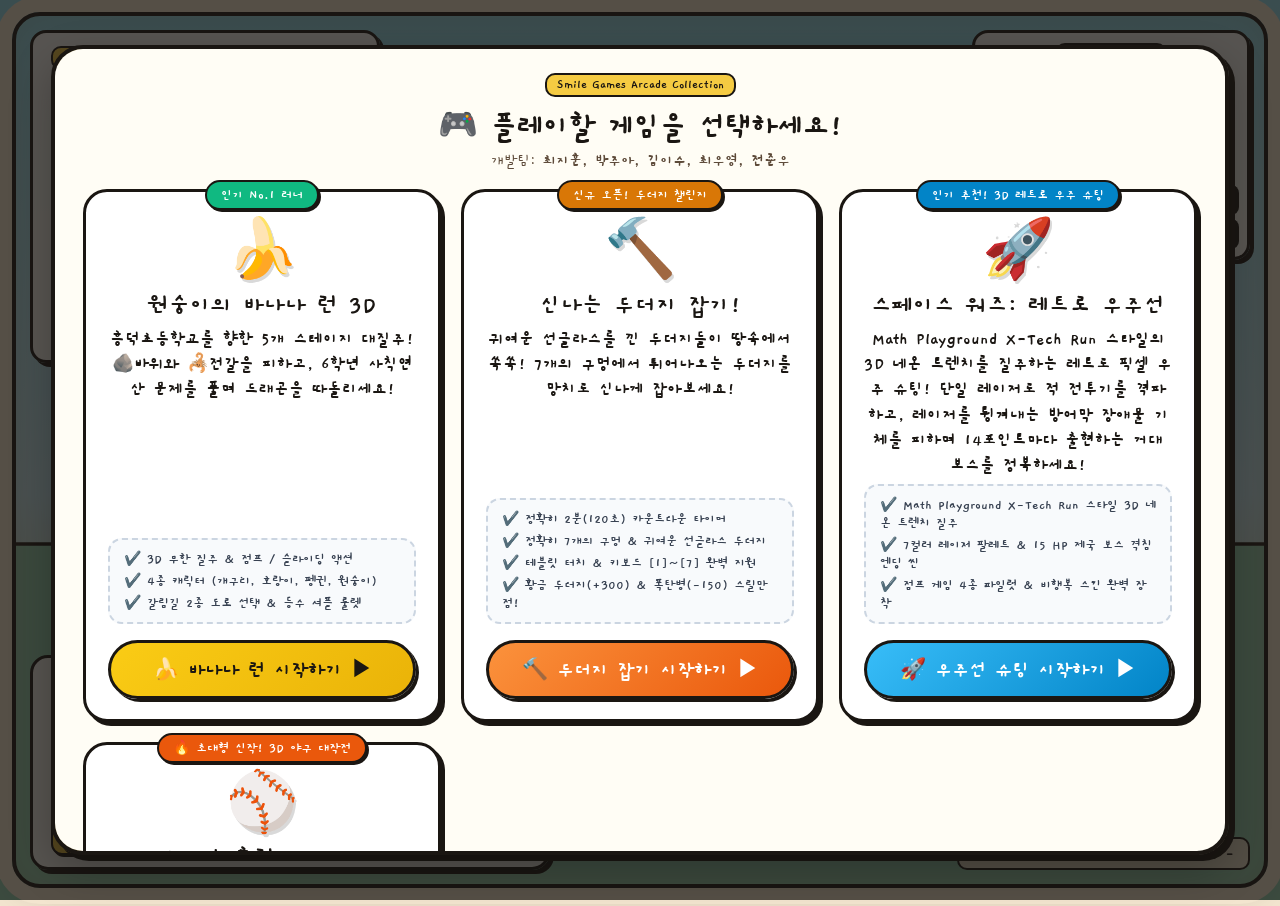
==== index.html @ 895df2ec "feat(mole): 헛스윙 -30점 감점 패널티 및 6학년 눈높이 3D 스튜디오급 그래픽/다이아두더지 전면 업그레이드" ====
<!DOCTYPE html>
<html lang="ko">
<head>
    <meta charset="UTF-8">
    <meta name="viewport" content="width=device-width, initial-scale=1.0">
    <title>smile games.com</title>
    <link rel="stylesheet" href="style.css">
</head>
<body>
    <!-- 빈티지 코믹북 종이 액자 프레임 -->
    <div class="comic-frame"></div>

    <!-- 상단 피너츠 구름 말풍선 (바나나 런 인게임 전용) -->
    <div class="peanuts-speech-bubble" style="display: none;">
        <p id="bubble-en">HEHE! STOLE THE GOLDEN BANANA FROM HEUNGDEOK ELEMENTARY SCHOOL!</p>
        <div class="sub-ko" id="bubble-ko">"헤헤! 흥덕초등학교에서 드래곤의 황금 바나나를 뺏어서 도망가자!"</div>
        <div class="bubble-dot-1"></div>
        <div class="bubble-dot-2"></div>
    </div>

    <!-- 메인 게임 캔버스 (바나나 런) -->
    <div id="canvas-container">
        <canvas id="game-canvas"></canvas>
    </div>

    <!-- 🔨 7구멍 두더지 잡기 게임 컨테이너 -->
    <div id="mole-game-container" class="mole-container" style="display: none;">
        <!-- 상단 전용 스코어보드 -->
        <div class="mole-scoreboard-box">
            <div class="mole-scoreboard-top">
                <span class="mole-tag">🔨 smile games.com ARCADE</span>
                <div class="mole-ctrl-btns">
                    <button type="button" class="mole-btn" id="btn-mole-restart">🔄 2분 다시 시작</button>
                    <button type="button" class="mole-btn mole-btn-hub" id="btn-mole-hub">🎮 게임 선택</button>
                </div>
            </div>
            <h2 class="mole-title">🔨 신나는 두더지 잡기!</h2>
            
            <div class="mole-stats-grid">
                <div class="mole-stat-card timer-card">
                    <span class="stat-label">⏱️ 남은 시간 (2분)</span>
                    <span class="stat-value" id="mole-time">02:00</span>
                </div>
                <div class="mole-stat-card score-card">
                    <span class="stat-label">🪙 현재 점수</span>
                    <span class="stat-value" id="mole-score">0</span>
                </div>
                <div class="mole-stat-card combo-card">
                    <span class="stat-label">🔥 연속 콤보</span>
                    <span class="stat-value" id="mole-combo">0 COMBO</span>
                </div>
                <div class="mole-stat-card acc-card">
                    <span class="stat-label">🎯 적중률</span>
                    <span class="stat-value" id="mole-accuracy">100% (0/0)</span>
                </div>
                <div class="mole-stat-card best-card">
                    <span class="stat-label">🏆 역대 최고 기록</span>
                    <span class="stat-value" id="mole-best-score">8,600점 (최지훈)</span>
                </div>
            </div>

            <div class="mole-guide-banner">
                📱 <strong>테블릿 터치:</strong> 구멍 터치 즉시 강타! &nbsp;|&nbsp; ⌨️ <strong>키보드:</strong> <strong>[ 1 ] ~ [ 7 ]</strong> &nbsp;|&nbsp; ⚠️ <strong>빈 구멍 헛스윙 시 -30점 감점!</strong> (💣 폭탄 -150점 / 💎 다이아 +500점)
            </div>
        </div>

        <!-- 3D 정원 풍경 및 햇살 배경 레이어 -->
        <div class="mole-bg-scenery">
            <div class="mole-bg-sunbeams"></div>
            <div class="mole-bg-hills"></div>
        </div>

        <!-- 7개 구멍 필드 (상단 3개: 1~3, 하단 4개: 4~7) -->
        <div class="mole-playfield">
            <div class="mole-grid-row" id="mole-grid-top"></div>
            <div class="mole-grid-row" id="mole-grid-bottom"></div>
        </div>

        <!-- 디럭스 3D 아케이드 황금 별 망치 -->
        <div class="mole-hammer" id="mole-hammer">
            <div class="hammer-head">
                <div class="hammer-star-badge">⭐</div>
                <div class="hammer-ring left"></div>
                <div class="hammer-ring right"></div>
            </div>
            <div class="hammer-handle">
                <div class="hammer-grip"></div>
            </div>
        </div>
    </div>

    <!-- 🚀 3. 스페이스 워즈 (Space Wars: Retro 3D Shooter) 컨테이너 -->
    <div id="space-game-container" class="space-container" style="display: none;">
        <canvas id="space-canvas"></canvas>

        <!-- 상단 레트로 HUD 헤더 -->
        <div class="space-hud-box">
            <div class="space-hud-top">
                <span class="space-tag">🚀 SMILE GAMES × RETRO SPACE WARS</span>
                <div class="space-ctrl-btns">
                    <button type="button" class="space-btn space-btn-pilot" id="btn-space-pilot">🧑‍🚀 <span id="space-hud-pilot-name">🐸 개구리 대위</span></button>
                    <button type="button" class="space-btn space-btn-laser" id="btn-space-laser">⚡ <span id="space-hud-laser-name">🔴 스타워즈 레드</span></button>
                    <button type="button" class="space-btn" id="btn-space-restart">🔄 다시 시작</button>
                    <button type="button" class="space-btn space-btn-hub" id="btn-space-hub">🎮 게임 선택</button>
                </div>
            </div>

            <div class="space-stats-grid">
                <!-- 🎯 적기 격추 스코어 (1기당 1포인트) -->
                <div class="space-stat-card score-card">
                    <span class="stat-label">🎯 적기 격추 포인트</span>
                    <span class="stat-value"><span id="space-score">0</span> <small style="font-size:16px;">PTS</small></span>
                </div>

                <!-- ❤️ 우주선 실드/체력 게이지 -->
                <div class="space-stat-card hp-card">
                    <span class="stat-label" id="space-hp-label">❤️ 실드 100 / 100</span>
                    <div class="space-hp-bar">
                        <div class="space-hp-fill" id="space-hp-bar-fill" style="width: 100%;"></div>
                    </div>
                </div>

                <!-- 👾 보스 출현 목표 카운트 (14포인트마다!) -->
                <div class="space-stat-card boss-prog-card">
                    <span class="stat-label">👾 보스 워프 현황</span>
                    <span class="stat-value-sub" id="space-boss-prog">보스 출현까지: 앞으로 14기 격추</span>
                </div>

                <!-- 🏆 역대 최고 기록 -->
                <div class="space-stat-card best-card">
                    <span class="stat-label">🏆 최고 기록</span>
                    <span class="stat-value-sub" id="space-best-score">42점 (최지훈)</span>
                </div>
            </div>

            <!-- 거대 보스 출현 시 상단에 등장하는 대형 보스 체력바 -->
            <div class="space-boss-bar-wrap" id="space-boss-bar-wrap" style="display: none;">
                <div class="space-boss-label" id="space-boss-label">👾 제국 전함 보스 HP: 15 / 15</div>
                <div class="space-boss-bar-track">
                    <div class="space-boss-bar-fill" id="space-boss-bar-fill" style="width: 100%;"></div>
                </div>
            </div>
        </div>

        <!-- 태블릿 / 모바일 전용 터치 조작 인터페이스 -->
        <div class="space-touch-controls">
            <!-- 좌측 터치 스티어링 존 -->
            <div class="space-touch-zone" id="space-touch-zone"></div>

            <!-- 우측 대형 레이저 발사 버튼 -->
            <div class="space-fire-btn-wrap">
                <button type="button" class="space-fire-btn" id="btn-space-fire">
                    <span class="fire-icon">⚡</span>
                    <span class="fire-text">FIRE</span>
                </button>
            </div>
        </div>
    </div>

    <!-- ⚾ 4. MLB 26 스타일 스마일 프로야구 3D (Smile MLB 26 Pro Baseball) 컨테이너 -->
    <div id="baseball-game-container" class="baseball-container" style="display: none;">
        <canvas id="baseball-canvas"></canvas>

        <!-- 📺 [MLB 26 Broadcast Bug] 초슬림 미니 스코어보드 & 다이아몬드 베이스 (좌측 상단) -->
        <div class="mlb-broadcast-bug" id="mlb-broadcast-bug">
            <div class="bug-main">
                <span class="bug-league-tag">⚾ MLB 26</span>
                <span class="bug-inning" id="mlb-bug-inning">▲ 1회초</span>
                <div class="bug-score-box">
                    <span class="bug-team-tag bug-home" id="mlb-bug-p1-tag">나</span>
                    <span class="bug-score" id="mlb-bug-p1-score">0</span>
                    <span class="bug-divider">-</span>
                    <span class="bug-score" id="mlb-bug-p2-score">0</span>
                    <span class="bug-team-tag bug-away" id="mlb-bug-p2-tag">라이벌</span>
                </div>
                <!-- BSO 라이트 카운트 -->
                <div class="bug-bso-box">
                    <span class="bso-indicator">B <strong id="mlb-bso-b" style="color:#60a5fa;">●●○</strong></span>
                    <span class="bso-indicator">S <strong id="mlb-bso-s" style="color:#facc15;">●○</strong></span>
                    <span class="bso-indicator">O <strong id="mlb-bso-o" style="color:#ef4444;">●○</strong></span>
                </div>
                <!-- 3D 다이아몬드 베이스 주자 점등기 (1루, 2루, 3루) -->
                <div class="bug-diamond-bases" title="주자 상황">
                    <div class="base-diamond second-base" id="mlb-base-2"></div>
                    <div class="base-diamond third-base" id="mlb-base-3"></div>
                    <div class="base-diamond first-base" id="mlb-base-1"></div>
                </div>
            </div>

            <!-- 미니 매치업 바 (선수명 & 역할) -->
            <div class="bug-sub-matchup" id="mlb-bug-sub">
                <span id="mlb-bug-role-text">⚾ 나의 역할: [타자]</span> &nbsp;|&nbsp;
                <span id="mlb-bug-matchup-text">🐯 호걸이 vs 🐵 원숭이</span>
            </div>

            <!-- 🏏 타순 및 현재 타자 특징 배지 (1~4번 타선) -->
            <div class="bug-batter-lineup-info" id="mlb-bug-lineup-info">
                <span class="lineup-order-badge" id="mlb-lineup-badge">4번 타자</span>
                <span class="lineup-player-name" id="mlb-lineup-name">🐯 호걸이</span>
                <span class="lineup-perk-badge" id="mlb-lineup-perk">💥 거포 (파워 99)</span>
            </div>
        </div>

        <!-- ⚡ [MLB 26 Radar Gun] 실시간 투구 구속 & 구종 전광판 팝업 -->
        <div class="mlb-radar-popup" id="mlb-radar-popup" style="display:none;">
            <div class="radar-speed" id="mlb-radar-speed">150 KM/H</div>
            <div class="radar-pitch-name" id="mlb-radar-pitch">4-SEAM FASTBALL</div>
        </div>

        <!-- 🎯 [MLB Pitch Tracker & Zone Overlay] 투수/타자 실시간 스트라이크 존 판정 박스 -->
        <div class="mlb-pitch-tracker-card" id="mlb-pitch-tracker" style="display:none;">
            <div class="tracker-header">
                <span id="mlb-tracker-call-badge" class="tracker-call-badge strike">⚡ STRIKE</span>
                <span id="mlb-tracker-speed" class="tracker-speed-text">150 KM/H</span>
            </div>
            <div class="tracker-grid-wrap">
                <div class="tracker-zone-box">
                    <div class="tracker-cell"></div><div class="tracker-cell"></div><div class="tracker-cell"></div>
                    <div class="tracker-cell"></div><div class="tracker-cell"></div><div class="tracker-cell"></div>
                    <div class="tracker-cell"></div><div class="tracker-cell"></div><div class="tracker-cell"></div>
                    <div class="tracker-ball-dot" id="mlb-tracker-dot"></div>
                </div>
            </div>
            <div class="tracker-sub-info" id="mlb-tracker-desc">4-SEAM 직구 • 스트라이크 존 공략</div>
        </div>

        <!-- 🎮 상단 우측 미니 제어 버튼들 (화면을 가리지 않는 컴팩트 바) -->
        <div class="mlb-quick-controls">
            <button type="button" class="mlb-ctrl-btn mlb-btn-difficulty normal" id="btn-baseball-difficulty" title="난이도 조절">🔥 보통 (표준)</button>
            <button type="button" class="mlb-ctrl-btn" id="btn-baseball-role-toggle" title="투수/타자 역할 변경">🔄 역할 변경</button>
            <button type="button" class="mlb-ctrl-btn" id="btn-baseball-match-modal" title="온라인 매칭 룸">🌐 서버 매칭</button>
            <button type="button" class="mlb-ctrl-btn" id="btn-baseball-restart" title="경기 다시시작">🔄 재경기</button>
            <button type="button" class="mlb-ctrl-btn mlb-btn-hub" id="btn-baseball-hub" title="게임 선택 허브">🎮 허브</button>
        </div>

        <!-- ⚾ [투수 전용 조작부] 하단 투수 컨트롤 콘솔 (구종 + 볼/스트라이크 코스 선택기) -->
        <div class="mlb-pitcher-bar" id="mlb-pitcher-bar" style="display:none;">
            <!-- [1] 볼 / 스트라이크 판정 & 투구 위치 빠른 선택기 -->
            <div class="pitcher-zone-selector-wrap">
                <div class="pitcher-zone-header">
                    <span class="pitcher-zone-title">🎯 투구 위치 & 볼/스트라이크 선택:</span>
                    <span class="pitcher-current-call-badge strike" id="mlb-pitcher-call-badge">🎯 스트라이크 [한가운데]</span>
                </div>
                <div class="pitcher-zone-buttons-row">
                    <!-- 스트라이크 존 코스들 -->
                    <button type="button" class="mlb-zone-quick-btn strike active" data-zone="center">🎯 한가운데</button>
                    <button type="button" class="mlb-zone-quick-btn strike" data-zone="corner-strike">🎯 외곽 코너워크</button>
                    <button type="button" class="mlb-zone-quick-btn strike" data-zone="low-strike">🎯 무릎 보더라인</button>
                    <button type="button" class="mlb-zone-quick-btn strike" data-zone="high-strike">🎯 높은 존</button>
                    <!-- 볼 / 유인구 코스들 -->
                    <button type="button" class="mlb-zone-quick-btn ball" data-zone="outside-ball">⚪ 바깥쪽 유인구(볼)</button>
                    <button type="button" class="mlb-zone-quick-btn ball" data-zone="dirt-ball">⚪ 원바운드 볼(흙)</button>
                    <button type="button" class="mlb-zone-quick-btn ball" data-zone="high-ball">⚪ 높은 하이볼</button>
                    <button type="button" class="mlb-zone-quick-btn ball" data-zone="inside-ball">⚪ 몸쪽 위협구</button>
                </div>
            </div>

            <!-- [2] 5대 구종 선택 바 및 지금 투구 버튼 -->
            <div class="pitcher-types-row">
                <span class="pitcher-bar-label">⚾ 구종 [1~5]:</span>
                <button type="button" class="mlb-pitch-btn active" data-pitch="fastball">[ 1 ] ⚡직구</button>
                <button type="button" class="mlb-pitch-btn" data-pitch="curve">[ 2 ] 🌀커브</button>
                <button type="button" class="mlb-pitch-btn" data-pitch="slider">[ 3 ] 🌪️슬라이더</button>
                <button type="button" class="mlb-pitch-btn changeup" data-pitch="changeup">[ 4 ] 🐢체인지업</button>
                <button type="button" class="mlb-pitch-btn knuckleball" data-pitch="knuckleball">[ 5 ] 🌀너클볼</button>
                <button type="button" class="mlb-throw-btn" id="btn-pitch-throw">⚾ 지금 투구하기 (Space/F)</button>
            </div>
        </div>

        <!-- 🏏 [타자 전용 조작부] 하단 우측 원클릭 배트 스윙 버튼 -->
        <div class="mlb-batter-bar" id="mlb-batter-bar" style="display:none;">
            <button type="button" class="mlb-swing-action-btn" id="btn-baseball-swing">
                <span class="swing-hero-icon">🏏</span>
                <span class="swing-hero-title">SWING!</span>
                <span class="swing-hero-key">[Enter / Click]</span>
            </button>
        </div>

        <!-- 🎯 하단 미니 조작 가이드 팁 -->
        <div class="mlb-mini-tip" id="mlb-mini-tip">
            ⚾ <strong>조작 팁:</strong> 타자 [Enter 키 타격 스윙] | 투수 [WASD 코스 조준 + 1~5 구종 + Space 투구]
        </div>
    </div>

    <!-- UI 오버레이 -->
    <div class="ui-overlay">
        <!-- 좌측 상단 Smile Games 헤더 & 실시간 HUD -->
        <header class="header-box">
            <div class="header-top-row">
                <span class="company-tag">Smile Games Official</span>
                <button class="bgm-btn" id="btn-bgm">🎵 BGM ON</button>
            </div>
            <h1 class="game-title">🍌 원숭이의 바나나 런 3D</h1>
            <p class="team-list">
                <strong>개발팀:</strong> 최지훈, 박주아, 김이수, 최우영, 전준우
            </p>
            <div class="hud-stats">
                <div class="hud-row" style="background:#fff3b0; padding:3px 8px; border-radius:8px; border:2px solid #1a1612; margin-bottom:4px;">
                    <span id="stage-badge" style="color:#1a1612; font-size:17px;">🌲 1단계: 동물들의 숲</span>
                    <span id="shield-status" style="color:#0077b6; font-size:15px;"></span>
                </div>
                <div class="hud-row">
                    <span>🏃 도전자: <strong id="hud-player-name" style="color:#d64531;">플레이어</strong></span>
                    <span>🧮 사칙연산: <span id="math-solved-val">0</span>/10</span>
                </div>
                <div class="hud-row" style="background:#e0f2fe; padding:4px 8px; border-radius:10px; border:2px solid #1a1612; margin-bottom:4px; font-weight:700;">
                    <span id="hud-road-badge" style="color:#0369a1; font-size:15px;">🛣️ 1번: 안정적인 도로 (1.0x)</span>
                    <span id="hud-survival-time" style="color:#0f766e; font-size:15px;">⏱️ 00:00 (+0점)</span>
                </div>
                <div class="hud-row">
                    <span style="color:#b53421;">🪙 점수: <span id="score-val">0</span></span>
                    <span style="font-size:15px; color:#5c4938;">🏆 1위: <span id="best-score-val">0</span></span>
                </div>
                <!-- 캐릭터 HP 게이지 바 (체력 100 기준 명확한 표시 / 기물 충돌 -25 / 문제 정답 시 +20 회복) -->
                <div class="hp-bar-wrap" style="height:28px; border:3px solid #1a1612;">
                    <div class="hp-bar-fill" id="hp-bar-fill"></div>
                    <div class="hp-bar-ticks">
                        <div class="hp-tick"></div>
                        <div class="hp-tick"></div>
                        <div class="hp-tick"></div>
                    </div>
                    <div class="hp-bar-label" id="hp-bar-label" style="font-size:16px; font-weight:900; letter-spacing:0.3px;">❤️ HP 100 / 100 (기물 충돌 -25)</div>
                </div>
                <!-- 드래곤 추격 거리 바 -->
                <div class="dragon-meter">
                    <div class="dragon-meter-fill" id="dragon-meter-fill"></div>
                    <div class="dragon-meter-label" id="dragon-meter-label">🐉 드래곤과 거리 75m</div>
                </div>
            </div>
        </header>

        <!-- 우측 상단 스누피 컨셉 아트 & 랭킹 보기 카드 -->
        <div class="concept-badge">
            <img src="assets/images/monkey_snoopy.jpg" alt="스누피 컨셉 아트 원본">
            <span>🐾 스누피 3D 카툰</span>
            <button class="rank-open-btn" id="btn-open-rank">🏆 랭킹 & 이름변경</button>
            <button class="rank-open-btn" id="btn-switch-hub" style="background:#ffd166; margin-top:4px;">🎮 게임 선택 허브</button>
        </div>

        <!-- 하단 컨트롤 바 & 서명 -->
        <div class="bottom-bar">
            <div class="controls-card">
                <h3>🎮 아이템: 🔫레이저총(4초 레인파괴) / 🚀슈퍼점프(2.5초) / 👑손오공(체력UP) / 🛡️방패(1.8초)</h3>
                <div class="key-guide">
                    <div class="key-item"><span class="badge">← / → (1~5)</span> <span>5개 레인 이동 / 레이저 조준</span></div>
                    <div class="key-item"><span class="badge">↑ / Space</span> <span>즉각 점프 / 🚛트럭·경사로 등반</span></div>
                    <div class="key-item"><span class="badge">↓ / S</span> <span>즉각 슬라이딩 (공중 급강하)</span></div>
                    <div class="key-item"><span class="badge">L 키</span> <span>뒤돌아보기</span></div>
                </div>
                <div class="btn-group">
                    <button class="btn" id="btn-left">◀ 좌측</button>
                    <button class="btn btn-jump" id="btn-jump">▲ 점프</button>
                    <button class="btn btn-slide" id="btn-slide">▼ 슬라이드</button>
                    <button class="btn" id="btn-right">우측 ▶</button>
                    <button class="btn btn-look" id="btn-look">👀 돌아보기</button>
                </div>
            </div>

            <div class="peanuts-signature">- PEANUTS × SMILE GAMES -</div>
        </div>
    </div>

    <!-- 🛣️ 게임 시작 갈림길 도로 선택 오버레이 (키 1 또는 2) -->
    <div class="modal-backdrop" id="road-choice-overlay">
        <div class="modal-card road-choice-modal">
            <div class="road-modal-tag">🛣️ 흥덕초등학교 등굣길 갈림길 도로 선택 🛣️</div>
            <h2 style="font-size:29px; color:#d64531; margin:8px 0 4px;">어느 도로로 달릴까요?</h2>
            <p style="font-size:16px; color:#5c4938; margin-bottom:12px;">
                키보드 <strong>[ 1 ]</strong> 또는 <strong>[ 2 ]</strong> 키를 누르거나, 원하는 도로 카드를 직접 클릭하세요!<br>
                <strong style="color:#0f766e; background:#e6f4ea; padding:3px 10px; border-radius:12px; display:inline-block; margin-top:4px;">
                    🐉 도로 선택 중에는 드래곤이 공격하지 않고 안전 거리를 유지합니다! 🛡️
                </strong>
            </p>

            <div class="road-cards-container">
                <!-- 1번 도로 -->
                <button type="button" class="road-card road-card-1" id="btn-road-1">
                    <div class="road-key-badge">키: [ 1 ]</div>
                    <div class="road-card-emoji">🛡️</div>
                    <div class="road-card-name">1번 도로: 안정적인 도로</div>
                    <div class="road-card-badge-safe">초보자 추천 · 안정적 주행</div>
                    <ul class="road-card-perks">
                        <li>✔️ 기본 주행 속도 (1.0x 표준)</li>
                        <li>✔️ 안정적인 장애물 & 여유로운 주행</li>
                        <li>✔️ 표준 점수 & 시간 점수 (초당 +10점)</li>
                    </ul>
                    <div class="road-card-action">1번 도로 선택 (1 누르기) ▶</div>
                </button>

                <!-- 2번 도로 -->
                <button type="button" class="road-card road-card-2" id="btn-road-2">
                    <div class="road-key-badge danger">키: [ 2 ]</div>
                    <div class="road-card-emoji">⚡</div>
                    <div class="road-card-name">2번 도로: 위험하지만 보상이 강한 도로</div>
                    <div class="road-card-badge-highrisk">고득점 랭커 도전 · 익스트림 질주</div>
                    <ul class="road-card-perks">
                        <li>🔥 주행 속도 +50% 초고속 부스트 (1.50x)</li>
                        <li>⚠️ <strong>장애물 출현 빈도 +20% 대폭 증가!</strong></li>
                        <li>🏆 <strong>모든 획득 포인트 2배 (x2) 대박!!</strong></li>
                        <li>⏱️ 시간 점수도 2배 (초당 +20점)!!</li>
                    </ul>
                    <div class="road-card-action danger">2번 도로 선택 (2 누르기) ▶</div>
                </button>
            </div>
        </div>
    </div>

    <!-- 🎮 0. 게임 선택 허브 모달 (바나나 게임 vs 두더지 게임) -->
    <div class="modal-backdrop active" id="hub-modal">
        <div class="modal-card hub-modal-card">
            <span class="company-tag" style="margin-bottom:8px;">Smile Games Arcade Collection</span>
            <h2 style="font-size:32px; color:#1a1612; margin-bottom:4px;">🎮 플레이할 게임을 선택하세요!</h2>
            <p style="font-size:16px; color:#5c4938; margin-bottom:18px;">
                개발팀: <strong>최지훈, 박주아, 김이수, 최우영, 전준우</strong>
            </p>

            <div class="hub-cards-container">
                <!-- 1. 바나나 게임 카드 -->
                <div class="hub-game-card hub-card-banana" id="hub-select-banana">
                    <div class="hub-card-badge">인기 No.1 러너</div>
                    <div class="hub-card-icon">🍌</div>
                    <h3 class="hub-card-title">원숭이의 바나나 런 3D</h3>
                    <p class="hub-card-desc">
                        흥덕초등학교를 향한 5개 스테이지 대질주! 🪨바위와 🦂전갈을 피하고, 6학년 사칙연산 문제를 풀며 드래곤을 따돌리세요!
                    </p>
                    <ul class="hub-card-features">
                        <li>✔️ 3D 무한 질주 & 점프 / 슬라이딩 액션</li>
                        <li>✔️ 4종 캐릭터 (개구리, 호랑이, 펭귄, 원숭이)</li>
                        <li>✔️ 갈림길 2종 도로 선택 & 등수 셔플 룰렛</li>
                    </ul>
                    <button type="button" class="hub-card-play-btn hub-btn-banana">🍌 바나나 런 시작하기 ▶</button>
                </div>

                <!-- 2. 두더지 게임 카드 -->
                <div class="hub-game-card hub-card-mole" id="hub-select-mole">
                    <div class="hub-card-badge mole-badge">신규 오픈! 두더지 챌린지</div>
                    <div class="hub-card-icon">🔨</div>
                    <h3 class="hub-card-title">신나는 두더지 잡기!</h3>
                    <p class="hub-card-desc">
                        귀여운 선글라스를 낀 두더지들이 땅속에서 쏙쏙! 7개의 구멍에서 튀어나오는 두더지를 망치로 신나게 잡아보세요!
                    </p>
                    <ul class="hub-card-features">
                        <li>✔️ 정확히 2분(120초) 카운트다운 타이머</li>
                        <li>✔️ 정확히 7개의 구멍 & 귀여운 선글라스 두더지</li>
                        <li>✔️ 테블릿 터치 & 키보드 [1]~[7] 완벽 지원</li>
                        <li>✔️ 황금 두더지(+300) & 폭탄병(-150) 스릴만점!</li>
                    </ul>
                    <button type="button" class="hub-card-play-btn hub-btn-mole">🔨 두더지 잡기 시작하기 ▶</button>
                </div>

                <!-- 3. 스페이스 워즈 (3D 레트로 우주선 슈팅) 카드 -->
                <div class="hub-game-card hub-card-space" id="hub-select-space">
                    <div class="hub-card-badge space-badge">인기 추천! 3D 레트로 우주 슈팅</div>
                    <div class="hub-card-icon">🚀</div>
                    <h3 class="hub-card-title">스페이스 워즈: 레트로 우주선</h3>
                    <p class="hub-card-desc">
                        Math Playground X-Tech Run 스타일의 3D 네온 트렌치를 질주하는 레트로 픽셀 우주 슈팅! 단일 레이저로 적 전투기를 격파하고, 레이저를 튕겨내는 방어막 장애물 기체를 피하며 14포인트마다 출현하는 거대 보스를 정복하세요!
                    </p>
                    <ul class="hub-card-features">
                        <li>✔️ Math Playground X-Tech Run 스타일 3D 네온 트렌치 질주</li>
                        <li>✔️ 7컬러 레이저 팔레트 & 15 HP 제국 보스 격침 엔딩 씬</li>
                        <li>✔️ 점프 게임 4종 파일럿 & 비행복 스킨 완벽 장착</li>
                    </ul>
                    <button type="button" class="hub-card-play-btn hub-btn-space">🚀 우주선 슈팅 시작하기 ▶</button>
                </div>

                <!-- 4. 스마일 홈런 더비 3D (야구 대작전) 카드 -->
                <div class="hub-game-card hub-card-baseball" id="hub-select-baseball">
                    <div class="hub-card-badge baseball-badge">🔥 초대형 신작! 3D 야구 대작전</div>
                    <div class="hub-card-icon">⚾</div>
                    <h3 class="hub-card-title">스마일 홈런 더비 3D</h3>
                    <p class="hub-card-desc">
                        천연 잔디 다이아몬드 야구장에서 펼쳐지는 10구 홈런 더비 챌린지! "깡-!!" 소리와 함께 외야 펜스를 넘기는 150m 초대형 장외 홈런을 터뜨려보세요!
                    </p>
                    <ul class="hub-card-features">
                        <li>✔️ 🐯호걸이(파워형), 🐵원숭이(컨택형), 🐸개구리, 🐧펭귄 타자</li>
                        <li>✔️ 4가지 구종 (광속 직구, 커브볼, 체인지업, 황금 불꽃볼)</li>
                        <li>✔️ 호쾌한 타격감 & 장외 홈런 폭죽 & 실시간 비거리(m) 측정</li>
                        <li>✔️ 키보드 [ Space ] 또는 화면 터치로 원터치 풀스윙!</li>
                    </ul>
                    <button type="button" class="hub-card-play-btn hub-btn-baseball">⚾ 홈런 더비 시작하기 ▶</button>
                </div>
            </div>
        </div>
    </div>

    <!-- 1. 시작 화면: 바나나 런 플레이어 이름 입력 & 명예의 전당 랭킹 모달 -->
    <div class="modal-backdrop" id="start-modal">
        <div class="modal-card">
            <span class="company-tag" style="margin-bottom:8px;">Smile Games Presents</span>
            <h2>🍌 원숭이의 바나나 런</h2>
            <p style="font-size:16px; color:#5c4938;">
                개발자: <strong>최지훈, 박주아, 김이수, 최우영, 전준우</strong>
            </p>
            <p style="margin-top:6px; font-size:15px; color:#2a9d8f; font-weight:700;">
                🌲1단계:숲 ➔ 🏜️2단계:사막 ➔ 🍍3단계:해저 ➔ 🌃4단계:도시 ➔ ⚡5단계:글리치 보이드 ➔ 🏫흥덕초등학교 도착!
            </p>

            <!-- 🐾 캐릭터 선택 (개구리, 호랑이, 펭귄, 원숭이) -->
            <div class="selection-box">
                <div class="selection-title">🐾 러너 캐릭터 선택</div>
                <div class="char-selector" id="char-selector">
                    <button type="button" class="select-btn active" data-char="frog">
                        <span class="btn-emoji">🐸</span>
                        <span class="btn-text">개구리</span>
                    </button>
                    <button type="button" class="select-btn" data-char="tiger">
                        <span class="btn-emoji">🐯</span>
                        <span class="btn-text">호랑이</span>
                    </button>
                    <button type="button" class="select-btn" data-char="penguin">
                        <span class="btn-emoji">🐧</span>
                        <span class="btn-text">펭귄</span>
                    </button>
                    <button type="button" class="select-btn" data-char="monkey">
                        <span class="btn-emoji">🐵</span>
                        <span class="btn-text">원숭이</span>
                    </button>
                </div>
            </div>

            <!-- 👔 특별 의상 선택 (신사복, 산타 복장) -->
            <div class="selection-box">
                <div class="selection-title">👔 특별 의상 선택</div>
                <div class="costume-selector" id="costume-selector">
                    <button type="button" class="select-btn active" data-costume="gentleman">
                        <span class="btn-emoji">🎩</span>
                        <span class="btn-text">신사복</span>
                    </button>
                    <button type="button" class="select-btn" data-costume="santa">
                        <span class="btn-emoji">🎅</span>
                        <span class="btn-text">산타 복장</span>
                    </button>
                    <button type="button" class="select-btn" data-costume="none">
                        <span class="btn-emoji">👕</span>
                        <span class="btn-text">기본 캐주얼</span>
                    </button>
                </div>
            </div>

            <div class="name-input-group">
                <input type="text" id="player-name-input" class="name-input" placeholder="6학년 도전자 이름 입력" maxlength="12" />
                <button class="start-btn" id="btn-start-game">🚀 출발!</button>
                <button type="button" class="start-btn" id="btn-back-to-hub" style="background:#e0e1dd; font-size:18px; padding:10px 16px;">🎮 게임 선택</button>
            </div>

            <div class="ranking-box">
                <h3>🏆 Smile Games 명예의 전당 (Top 10)</h3>
                <ul class="ranking-list" id="start-ranking-list"></ul>
            </div>
        </div>
    </div>

    <!-- 2. 게임 오버 / 학교 도착 클리어 & 랭킹 결과 모달 (바나나 런) -->
    <div class="modal-backdrop" id="gameover-modal">
        <div class="modal-card">
            <h2 id="gameover-title">🐉 게임 오버!</h2>
            <p id="gameover-reason">장애물에 3번 부딪혀 캐릭터 체력(HP)이 모두 소진되었어요!</p>
            <p style="margin-top:8px; font-weight:700; font-size:24px; color:#b53421;">
                <span id="final-player-name">플레이어</span>님의 점수: <span id="final-score">0</span>점
            </p>
            <p style="font-size:18px; color:#2a9d8f; font-weight:700;">
                풀어낸 6학년 문제: <span id="final-math">0</span>개
            </p>

            <!-- 🎰 실시간 등수 셔플 룰렛 & 세리머니 박스 -->
            <div class="rank-roulette-container" id="rank-roulette-container">
                <div class="roulette-header" id="roulette-header">🎲 실시간 공식 랭킹 산출 중...</div>
                <div class="roulette-display" id="roulette-display">
                    <span class="roulette-num" id="roulette-num">???위</span>
                </div>
                <div class="roulette-badge" id="roulette-dance-badge">🎵 댄스 준비 중...</div>
            </div>

            <!-- 🐱 OIIA OIIA CAT (올라 캣) 360° 캔버스 실시간 스피닝 밈 스테이지 -->
            <div class="oiia-cat-container">
                <div class="oiia-cat-header">
                    <span class="oiia-badge">🐱 OIIA OIIA CAT (올라 캣)</span>
                    <span class="oiia-desc">🎵 360° 캔버스 실시간 무한 회전 밈!</span>
                    <span class="oiia-sound-tag" id="oiia-sound-tag">🔊 OIIA BGM ON</span>
                </div>
                <div class="oiia-canvas-box">
                    <canvas id="oiia-cat-canvas" width="480" height="270"></canvas>
                    <div class="oiia-bubble-text" id="oiia-bubble-text">OIIA OIIA!</div>
                </div>
                <!-- 🕺 올라 캣 전용 1000 RPM 초광속 회전 컨트롤 -->
                <div class="oiia-ctrl-bar">
                    <button type="button" class="oiia-btn oiia-speed-btn" id="btn-oiia-speed">⚡ 1000 RPM 초광속 스핀 ON/OFF</button>
                </div>
            </div>

            <div class="ranking-box">
                <h3>🏆 실시간 랭킹 보드</h3>
                <ul class="ranking-list" id="gameover-ranking-list"></ul>
            </div>

            <div style="display:flex; gap:10px; justify-content:center; margin-top:16px; flex-wrap:wrap;">
                <button class="restart-btn" id="btn-restart">🍌 다시 도전하기! (Enter)</button>
                <button class="restart-btn" id="btn-change-name" style="background:#90e0ef;">✏️ 이름 바꾸기</button>
                <button class="restart-btn" id="btn-gameover-hub" style="background:#ffd166;">🎮 게임 선택</button>
            </div>
        </div>
    </div>

    <!-- 🔨 3. 두더지 게임 타임오버 / 게임 오버 모달 -->
    <div class="modal-backdrop" id="mole-gameover-modal">
        <div class="modal-card mole-gameover-card">
            <span class="company-tag">⏰ 2분 타임 업! (TIME UP!)</span>
            <h2 style="font-size:30px; margin-top:4px;">🔨 두더지 잡기 완료!</h2>
            <p style="font-size:16px; color:#5c4938; margin-bottom:8px;">
                2분 동안 두더지들을 신나게 잡으셨습니다!
            </p>
            <div class="mole-result-banner">
                <div class="result-score-main">최종 점수: <span id="mole-final-score" style="color:#d64531; font-weight:900;">0점</span></div>
                <div class="result-sub-stats">
                    <div>🔥 최대 콤보: <strong id="mole-final-combo">0 연속</strong></div>
                    <div>🎯 적중률: <strong id="mole-final-accuracy">0%</strong></div>
                    <div>🐾 잡은 기록: <strong id="mole-final-caught">0마리</strong></div>
                </div>
            </div>

            <div class="ranking-box">
                <h3>🏆 두더지 잡기 명예의 전당 (Top 10)</h3>
                <ul class="ranking-list" id="mole-gameover-ranking-list"></ul>
            </div>

            <div style="display:flex; gap:10px; justify-content:center; margin-top:16px; flex-wrap:wrap;">
                <button class="restart-btn" id="btn-mole-gameover-restart">🔨 2분 다시 도전하기</button>
                <button class="restart-btn" id="btn-mole-gameover-run" style="background:#bde0fe;">🍌 바나나 런 하러 가기</button>
                <button class="restart-btn" id="btn-mole-gameover-hub" style="background:#ffd166;">🎮 게임 선택 허브</button>
            </div>
        </div>
    </div>

    <!-- 🧑‍🚀 4. 스페이스 워즈 파일럿 & 스킨 선택 모달 -->
    <div class="modal-backdrop" id="space-pilot-modal">
        <div class="modal-card space-pilot-card">
            <span class="company-tag" style="background:#0284c7; color:#ffffff;">🚀 STAR WARS PILOT HANGAR</span>
            <h2 style="font-size:28px; margin-top:4px; color:#38bdf8;">🧑‍🚀 은하계 반란군 파일럿 선택</h2>
            <p style="font-size:15px; color:#94a3b8; margin-bottom:10px;">
                점프 게임의 영웅들이 반란군 에이스 파일럿으로 참전합니다! 파일럿과 전용 비행복 스킨을 골라보세요.
            </p>

            <!-- 🐾 1. 파일럿 캐릭터 선택 (점프 게임 4종 캐릭터) -->
            <div class="selection-box space-selection-box">
                <div class="selection-title">🐾 파일럿 캐릭터 선택</div>
                <div class="char-selector" id="space-pilot-char-selector">
                    <button type="button" class="select-btn active" data-pilot="frog">
                        <span class="btn-emoji">🐸</span>
                        <span class="btn-text">개구리</span>
                    </button>
                    <button type="button" class="select-btn" data-pilot="tiger">
                        <span class="btn-emoji">🐯</span>
                        <span class="btn-text">호랑이</span>
                    </button>
                    <button type="button" class="select-btn" data-pilot="penguin">
                        <span class="btn-emoji">🐧</span>
                        <span class="btn-text">펭귄</span>
                    </button>
                    <button type="button" class="select-btn" data-pilot="monkey">
                        <span class="btn-emoji">🐵</span>
                        <span class="btn-text">원숭이</span>
                    </button>
                </div>
            </div>

            <!-- 👔 2. 캐릭터 전용 파일럿 스킨 선택 (선택된 캐릭터에 따라 동적 변경) -->
            <div class="selection-box space-selection-box">
                <div class="selection-title" id="space-skin-title">👔 캐릭터 전용 비행복 스킨</div>
                <div class="costume-selector" id="space-pilot-skin-selector">
                    <!-- 동적 생성 -->
                </div>
            </div>

            <!-- ⚡ 3. 레이저 광선 색상 선택 (7컬러 팔레트) -->
            <div class="selection-box space-selection-box">
                <div class="selection-title">⚡ 레이저 광선 색상 선택 (7컬러)</div>
                <div class="costume-selector" id="space-pilot-laser-selector">
                    <!-- 동적 생성 -->
                </div>
            </div>

            <!-- 🌟 4. 선택된 파일럿 프리뷰 카드 -->
            <div class="space-pilot-preview-card" id="space-pilot-preview-card">
                <div class="pilot-preview-badge" id="pilot-preview-avatar">🐸</div>
                <div class="pilot-preview-info">
                    <div class="pilot-preview-name" id="pilot-preview-name">개구리 대위</div>
                    <div class="pilot-preview-skin" id="pilot-preview-skin">스킨: 🟠 반란군 오렌지 슈트</div>
                    <div class="pilot-preview-laser" id="pilot-preview-laser" style="font-size:14px; font-weight:700; color:#f87171; margin-top:2px;">광선포: 🔴 스타워즈 레드</div>
                    <div class="pilot-preview-desc" id="pilot-preview-desc">늪지대 행성 최고의 기동성 파일럿! 침착하고 유연한 회피 비행이 특기.</div>
                </div>
            </div>

            <div style="display:flex; gap:10px; justify-content:center; margin-top:16px; flex-wrap:wrap;">
                <button type="button" class="restart-btn" id="btn-space-pilot-launch" style="background:#38bdf8; color:#021526; font-size:18px; font-weight:900; padding:10px 24px;">🚀 이 세팅으로 출격하기 ▶</button>
                <button type="button" class="restart-btn" id="btn-space-pilot-hub" style="background:#ffd166; font-size:16px;">🎮 게임 선택 허브</button>
            </div>
        </div>
    </div>

    <!-- 🌟 5. 스페이스 워즈 미션 컴플리트 승리 엔딩 모달 (보스 격파 엔딩!) -->
    <div class="modal-backdrop" id="space-victory-modal">
        <div class="modal-card space-victory-card">
            <span class="company-tag" style="background:#f59e0b; color:#1a1612; font-weight:900;">👑 GALACTIC VICTORY! MISSION ACCOMPLISHED</span>
            <h2 style="font-size:32px; margin-top:6px; color:#fbbf24; text-shadow:0 0 16px rgba(251, 191, 36, 0.7);">
                🌟 은하계 구출 대승리!
            </h2>
            <p style="font-size:16px; color:#cbd5e1; margin-bottom:12px;">
                15 HP의 거대 제국 전함 보스를 격침시키고 은하계의 평화를 되찾았습니다!
            </p>

            <!-- 🏅 은하계 최고 영웅 훈장 수여식 카드 -->
            <div class="space-victory-medal-card">
                <div class="victory-medal-badge">
                    <span class="victory-medal-icon">🏅</span>
                    <span class="victory-pilot-avatar" id="victory-pilot-avatar">🐸</span>
                </div>
                <div class="victory-medal-details">
                    <div class="victory-medal-title">🌟 은하계 수호 1등 무공훈장 수여!</div>
                    <div class="victory-pilot-name" id="victory-pilot-name">개구리 대위 (반란군 오렌지)</div>
                    <p class="victory-pilot-speech" id="victory-pilot-speech">
                        "포스가 우리와 함께했다! 전함의 주 반응로를 완벽하게 명중시켰어!"
                    </p>
                </div>
            </div>

            <!-- 📊 작전 완료 리포트 -->
            <div class="space-result-banner space-victory-banner">
                <div class="result-score-main" style="color:#fbbf24;">
                    최종 격추 스코어: <span id="space-victory-score">0</span> <small style="font-size:18px;">PTS</small>
                    <div style="font-size:15px; color:#4ade80; margin-top:4px;">✨ 보스 격파 특별 보너스 +50 PTS 지급 완료!</div>
                </div>
                <div class="result-sub-stats" style="margin-top:10px;">
                    <div>👾 격파한 제국 보스: <strong id="space-victory-boss" style="color:#fbbf24;">1회 완파</strong></div>
                    <div>🛡️ 우주선 잔여 실드: <strong id="space-victory-shield" style="color:#38bdf8;">100%</strong></div>
                    <div>⚡ 사용 레이저: <strong id="space-victory-laser" style="color:#f87171;">🔴 스타워즈 레드</strong></div>
                </div>
            </div>

            <!-- 🏆 명예의 전당 -->
            <div class="ranking-box space-ranking-box">
                <h3 style="color:#fbbf24;">🏆 스페이스 워즈 전설의 전당 (Top 10)</h3>
                <ul class="ranking-list" id="space-victory-ranking-list"></ul>
            </div>

            <!-- 액션 버튼들 -->
            <div style="display:flex; gap:10px; justify-content:center; margin-top:16px; flex-wrap:wrap;">
                <button type="button" class="restart-btn" id="btn-space-victory-continue" style="background:#fbbf24; color:#0f172a; font-weight:900; font-size:18px; padding:12px 24px; box-shadow:0 0 20px rgba(251, 191, 36, 0.6);">
                    🚀 다음 행성 구출 작전 출격! (실드 100% 회복) ▶
                </button>
                <button type="button" class="restart-btn" id="btn-space-victory-banana" style="background:#ffd166; font-size:16px;">
                    🍌 바나나 런 하러 가기
                </button>
                <button type="button" class="restart-btn" id="btn-space-victory-hub" style="background:#bde0fe; font-size:16px;">
                    🎮 게임 선택 허브
                </button>
            </div>
        </div>
    </div>

    <!-- 🚀 4. 스페이스 워즈 게임 오버 모달 -->
    <div class="modal-backdrop" id="space-gameover-modal">
        <div class="modal-card space-gameover-card">
            <span class="company-tag" style="background:#0284c7; color:#ffffff;">🚀 MISSION ACCOMPLISHED</span>
            <h2 style="font-size:30px; margin-top:4px; color:#0284c7;">🚀 스페이스 워즈 작전 종료!</h2>
            <p style="font-size:16px; color:#5c4938; margin-bottom:8px;">
                은하계를 위협하는 적 전투기들과 제국 전함을 상대로 용감히 싸웠습니다!
            </p>
            <div class="space-result-banner">
                <div class="result-score-main">최종 격추 포인트: <span id="space-final-score" style="color:#0284c7; font-weight:900;">0점</span></div>
                <div class="result-sub-stats">
                    <div>👾 격파한 거대 보스: <strong id="space-final-boss">0회</strong></div>
                    <div>🎯 규칙: 적기 1기 격추 = 1포인트 / 14포인트마다 보스 출현!</div>
                </div>
            </div>

            <div class="ranking-box">
                <h3>🏆 스페이스 워즈 명예의 전당 (Top 10)</h3>
                <ul class="ranking-list" id="space-gameover-ranking-list"></ul>
            </div>

            <div style="display:flex; gap:10px; justify-content:center; margin-top:16px; flex-wrap:wrap;">
                <button class="restart-btn" id="btn-space-gameover-restart" style="background:#38bdf8; color:#021526;">🚀 다시 출격하기</button>
                <button class="restart-btn" id="btn-space-gameover-banana" style="background:#ffd166;">🍌 바나나 런 하러 가기</button>
                <button class="restart-btn" id="btn-space-gameover-hub" style="background:#e0aaff;">🎮 게임 선택 허브</button>
            </div>
        </div>
    </div>

    <!-- ⚾ 5. MLB 26 온라인 1:1 대결 매칭 & 역할(투수/타자) 선택 모달 -->
    <div class="modal-backdrop" id="baseball-batter-modal">
        <div class="modal-card baseball-modal-card mlb-modal-card">
            <span class="company-tag" style="background:#0284c7; color:#ffffff;">🌐 SMILE BASEBALL ONLINE MATCH ROOM</span>
            <h2 style="font-size:26px; margin-top:4px; color:#0f172a;">⚾ MLB 26 온라인 투타 대결 매칭</h2>
            <p style="font-size:14px; color:#475569; margin-bottom:12px;">
                플레이할 <strong>역할(투수/타자)</strong>과 <strong>캐릭터 고유 특성</strong>을 선택하고 서버 대전에 참가하세요!
            </p>

            <!-- 1. 역할 선택 (투수 vs 타자) -->
            <div class="mlb-role-picker-box">
                <span class="role-picker-label">🎮 나의 플레이 역할 선택:</span>
                <div class="mlb-role-buttons">
                    <button type="button" class="role-btn active" id="btn-role-pitcher" data-role="pitcher">
                        <span class="role-icon">⚾</span>
                        <span class="role-text">투수 (Pitcher)</span>
                        <span class="role-sub">투수 뒤 시점 & 5대 마구 투구</span>
                    </button>
                    <button type="button" class="role-btn" id="btn-role-batter" data-role="batter">
                        <span class="role-icon">🏏</span>
                        <span class="role-text">타자 (Batter)</span>
                        <span class="role-sub">포수 뒤 시점 & 호쾌한 홈런 타격</span>
                    </button>
                </div>
            </div>

            <!-- 2. 캐릭터 & 고유 타자/투수 특화 선택 -->
            <div class="mlb-char-picker-section">
                <div class="selection-title" style="margin-top:10px;">🐾 도전자 캐릭터 & 타자/투수 특화 선택</div>
                <div class="char-selector" id="baseball-user-char-selector">
                    <button type="button" class="select-btn active" data-char="tiger">
                        <span class="btn-emoji">🐯</span>
                        <span class="btn-text">호걸이</span>
                        <span class="btn-badge power">💥 파워 슬러거</span>
                    </button>
                    <button type="button" class="select-btn" data-char="frog">
                        <span class="btn-emoji">🐸</span>
                        <span class="btn-text">개구리</span>
                        <span class="btn-badge contact">🎯 정밀 컨택트</span>
                    </button>
                    <button type="button" class="select-btn" data-char="penguin">
                        <span class="btn-emoji">🐧</span>
                        <span class="btn-text">펭귄</span>
                        <span class="btn-badge speed">🌪️ 총알 배트스피드</span>
                    </button>
                    <button type="button" class="select-btn" data-char="monkey">
                        <span class="btn-emoji">🐵</span>
                        <span class="btn-text">원숭이</span>
                        <span class="btn-badge balance">👑 황금 5툴 올라운더</span>
                    </button>
                </div>

                <!-- 타자/투수 장점 상세 카드 -->
                <div class="mlb-char-perk-card" id="mlb-char-perk-desc">
                    <strong>🐯 호걸이 장점:</strong> [파워 99] 홈런 비거리 +25m, 타구 속도 185km/h 로켓포, 162km/h 초강속구!
                </div>

                <!-- 유니폼 스킨 선택 -->
                <div class="selection-title" style="margin-top:8px;">👔 유니폼 스킨</div>
                <div class="costume-selector" id="baseball-user-skin-selector"></div>
            </div>

            <!-- 3. 서버 매칭 현황 레이더 및 10초 카운트다운 박스 -->
            <div class="mlb-matchmaking-box" id="mlb-matchmaking-box" style="display:none;">
                <div class="radar-pulse-ring"></div>
                <div class="radar-status-text" id="mlb-radar-status">📡 서버 매칭 탐색 중... [10초 후 AI 자동 매칭]</div>
                <div class="radar-timer" id="mlb-match-timer">00:10</div>
                <div class="radar-rival-preview" id="mlb-rival-preview" style="display:none;">
                    <span class="rival-tag">🔥 상대 라이벌 매칭 완료!</span>
                    <span class="rival-name" id="mlb-rival-name">🤖 [AI] 에이스_김지훈</span>
                </div>
            </div>

            <div style="display:flex; gap:10px; justify-content:center; margin-top:14px; flex-wrap:wrap;">
                <button type="button" class="restart-btn" id="btn-baseball-start-match" style="background:#0284c7; color:#ffffff; font-size:17px; font-weight:900; padding:10px 24px;">🌐 서버 매칭 대결 시작 (10초 AI 매칭) ▶</button>
                <button type="button" class="restart-btn" id="btn-baseball-direct-ai" style="background:#16a34a; color:#ffffff; font-size:15px; font-weight:700;">🤖 즉시 AI 연습 대결</button>
                <button type="button" class="restart-btn" id="btn-baseball-batter-hub" style="background:#ffd166; font-size:15px;">🎮 게임 허브</button>
            </div>
        </div>
    </div>

    <!-- ⚾ 6. 2인용 프로야구 경기 종료 / 승리 세리머니 모달 -->
    <div class="modal-backdrop" id="baseball-gameover-modal">
        <div class="modal-card baseball-modal-card">
            <span class="company-tag" style="background:#ea580c; color:#ffffff;">⚾ GAME OVER: FINAL SCORE</span>
            <h2 style="font-size:30px; margin-top:4px; color:#ea580c;">⚾ 정규 경기 종료!</h2>
            <p style="font-size:16px; color:#5c4938; margin-bottom:8px;">
                1회초와 1회말 치열한 투타 맞대결이 종료되었습니다!
            </p>

            <!-- 🏅 승자 트로피 배지 -->
            <div class="baseball-final-badge" id="baseball-final-badge">
                👑 1P 대승리!!
            </div>

            <!-- 📊 최종 점수판 배너 -->
            <div class="baseball-result-banner">
                <div class="result-score-main"><span id="baseball-final-score" style="color:#ea580c; font-weight:900;">1P 0점 VS 2P 0점</span></div>
                <div class="result-sub-stats" style="margin-top:10px;">
                    <div>💥 홈런 기록: <strong id="baseball-final-hr" style="color:#f59e0b;">1P: 0개 | 2P: 0개</strong></div>
                    <div>🎯 안타 기록: <strong id="baseball-final-hit" style="color:#0284c7;">1P: 0개 | 2P: 0개</strong></div>
                    <div>📏 최장 장외 비거리: <strong id="baseball-final-dist" style="color:#16a34a;">0m</strong></div>
                </div>
            </div>

            <div style="display:flex; gap:10px; justify-content:center; margin-top:16px; flex-wrap:wrap;">
                <button class="restart-btn" id="btn-baseball-go-restart" style="background:#ea580c; color:#ffffff;">🔄 1회 다시 경기하기</button>
                <button class="restart-btn" id="btn-baseball-go-banana" style="background:#ffd166;">🍌 바나나 런</button>
                <button class="restart-btn" id="btn-baseball-go-space" style="background:#38bdf8; color:#021526;">🚀 스페이스 워즈</button>
                <button class="restart-btn" id="btn-baseball-go-hub" style="background:#e0e1dd;">🎮 게임 허브</button>
            </div>
        </div>
    </div>

    <!-- 게임 스크립트 모듈 로드 -->
    <script src="js/SoundManager.js"></script>
    <script src="js/Character.js"></script>
    <script src="js/TrackManager.js"></script>
    <script src="js/MathGate.js"></script>
    <script src="js/Dragon.js"></script>
    <script src="js/MoleGame.js"></script>
    <script src="js/SpaceGame.js"></script>
    <script src="js/BaseballGame.js"></script>
    <script src="js/main.js"></script>
</body>
</html>
---- style.css ----
@import url('https://fonts.googleapis.com/css2?family=Gaegu:wght@400;700&family=Comic+Neue:wght@700&family=Pretendard:wght@500;700;900&display=swap');

* {
    margin: 0;
    padding: 0;
    box-sizing: border-box;
    user-select: none;
}

body, html {
    width: 100%;
    height: 100%;
    overflow: hidden;
    font-family: 'Gaegu', 'Pretendard', cursive, sans-serif;
    background-color: #f3e5cf;
}

/* 빈티지 코믹북 종이 액자 프레임 - 부드럽고 동글동글한 모서리 */
.comic-frame {
    position: absolute;
    inset: 12px;
    border: 4px solid #1a1612;
    border-radius: 28px;
    box-shadow: 0 0 0 16px #f3e5cf, 0 10px 30px rgba(0, 0, 0, 0.12), inset 0 0 35px rgba(139, 105, 65, 0.18);
    pointer-events: none;
    z-index: 5;
}

#canvas-container {
    width: 100%;
    height: 100%;
    position: absolute;
    top: 0;
    left: 0;
    z-index: 1;
}

/* 피너츠 상단 구름 말풍선 */
.peanuts-speech-bubble {
    position: absolute;
    top: 22px;
    left: 50%;
    transform: translateX(-50%);
    background: #fffcf5;
    border: 3.5px solid #1a1612;
    border-radius: 50px;
    padding: 10px 30px;
    text-align: center;
    z-index: 12;
    box-shadow: 4px 4px 0px rgba(26, 22, 18, 0.18);
    pointer-events: none;
    max-width: 640px;
}

.peanuts-speech-bubble p {
    font-family: 'Comic Neue', 'Gaegu', cursive;
    font-size: 19px;
    font-weight: 700;
    color: #1a1612;
    letter-spacing: 0.4px;
    line-height: 1.2;
}

.peanuts-speech-bubble .sub-ko {
    font-family: 'Gaegu', cursive;
    font-size: 18px;
    font-weight: 700;
    color: #b53421;
    margin-top: 2px;
}

.bubble-dot-1, .bubble-dot-2 {
    position: absolute;
    background: #fffcf5;
    border: 3px solid #1a1612;
    border-radius: 50%;
}
.bubble-dot-1 {
    width: 20px;
    height: 14px;
    bottom: -20px;
    right: 110px;
}
.bubble-dot-2 {
    width: 12px;
    height: 10px;
    bottom: -34px;
    right: 126px;
}

/* 게임 플레이 중(is-playing) 상단 말풍선, 왼쪽 상단 헤더 박스, 왼쪽 하단 컨트롤 박스 완전 숨김 */
body.is-playing .peanuts-speech-bubble {
    display: none !important;
}

/* 스페이스 워즈 활성화 시 생각 말풍선 및 코믹 프레임 완전 강제 숨김 */
body:has(#space-game-container[style*="block"]) .peanuts-speech-bubble,
body:has(#space-game-container[style*="block"]) .comic-frame,
body:has(#mole-game-container[style*="flex"]) .peanuts-speech-bubble,
body:has(#mole-game-container[style*="flex"]) .comic-frame {
    display: none !important;
}

body.is-playing .header-box {
    display: none !important;
}

body.is-playing .bottom-bar {
    display: none !important;
}

body.is-playing .concept-badge {
    display: none !important;
}

/* UI 오버레이 */
.ui-overlay {
    position: absolute;
    inset: 12px;
    z-index: 10;
    pointer-events: none;
    display: flex;
    flex-direction: column;
    justify-content: space-between;
    padding: 18px;
}

/* 좌측 상단 HUD & 스코어보드 */
.header-box {
    background: rgba(255, 252, 245, 0.95);
    border: 3px solid #1a1612;
    border-radius: 16px;
    padding: 12px 18px;
    box-shadow: 4px 4px 0px #1a1612;
    max-width: 350px;
    pointer-events: auto;
}

.header-top-row {
    display: flex;
    justify-content: space-between;
    align-items: center;
    margin-bottom: 4px;
}

.company-tag {
    display: inline-block;
    background: #f5cb42;
    color: #1a1612;
    font-weight: 700;
    font-size: 13px;
    padding: 2px 10px;
    border: 2px solid #1a1612;
    border-radius: 10px;
}

.bgm-btn {
    background: #2a9d8f;
    color: #fffcf5;
    border: 2px solid #1a1612;
    border-radius: 10px;
    padding: 2px 10px;
    font-family: 'Gaegu', cursive;
    font-size: 14px;
    font-weight: 700;
    cursor: pointer;
    box-shadow: 2px 2px 0px #1a1612;
}

.bgm-btn.muted {
    background: #8d99ae;
}

.game-title {
    font-size: 24px;
    font-weight: 700;
    color: #1a1612;
}

.team-list {
    font-size: 13.5px;
    color: #3d3126;
    margin-top: 2px;
}

.team-list strong {
    color: #d64531;
}

.hud-stats {
    margin-top: 8px;
    padding-top: 8px;
    border-top: 2px dashed #1a1612;
    display: flex;
    flex-direction: column;
    gap: 5px;
    font-size: 17px;
    font-weight: 700;
}

.hud-row {
    display: flex;
    justify-content: space-between;
    align-items: center;
}

/* HP 게이지 바 (3회 충돌 소멸 + 문제 정답 시 조금씩 회복) */
.hp-bar-wrap {
    background: #2b2118;
    border: 2px solid #1a1612;
    border-radius: 10px;
    height: 20px;
    position: relative;
    overflow: hidden;
}

.hp-bar-fill {
    height: 100%;
    background: linear-gradient(90deg, #2a9d8f, #52b788);
    width: 100%;
    transition: width 0.25s, background 0.25s;
}

.hp-bar-ticks {
    position: absolute;
    inset: 0;
    display: flex;
    pointer-events: none;
}

.hp-tick {
    flex: 1;
    border-right: 2px dashed rgba(255, 255, 255, 0.45);
}
.hp-tick:last-child {
    border-right: none;
}

.hp-bar-label {
    position: absolute;
    inset: 0;
    font-size: 13px;
    font-weight: 700;
    color: #fffcf5;
    text-shadow: 1px 1px 0 #1a1612;
    display: flex;
    align-items: center;
    justify-content: center;
}

/* 드래곤 추격 거리 바 */
.dragon-meter {
    background: #e5dcc8;
    border: 2px solid #1a1612;
    border-radius: 10px;
    height: 18px;
    position: relative;
    overflow: hidden;
}

.dragon-meter-fill {
    height: 100%;
    background: linear-gradient(90deg, #e63946, #f5cb42, #2a9d8f);
    width: 75%;
    transition: width 0.25s;
}

.dragon-meter-label {
    position: absolute;
    inset: 0;
    font-size: 12px;
    font-weight: 700;
    color: #1a1612;
    display: flex;
    align-items: center;
    justify-content: center;
}

/* 우측 상단 컨셉 비교 & 랭킹 열기 카드 */
.concept-badge {
    position: absolute;
    top: 18px;
    right: 18px;
    background: rgba(255, 252, 245, 0.95);
    border: 3px solid #1a1612;
    border-radius: 16px;
    padding: 10px;
    text-align: center;
    pointer-events: auto;
    box-shadow: 4px 4px 0px #1a1612;
}

.concept-badge img {
    width: 112px;
    height: 112px;
    object-fit: cover;
    border-radius: 10px;
    border: 2px solid #1a1612;
    display: block;
    margin: 0 auto 5px;
}

.concept-badge span {
    font-size: 13px;
    font-weight: 700;
    color: #1a1612;
    display: block;
    margin-bottom: 6px;
}

.rank-open-btn {
    width: 100%;
    background: #f5cb42;
    border: 2px solid #1a1612;
    border-radius: 8px;
    padding: 4px 6px;
    font-family: 'Gaegu', cursive;
    font-size: 14px;
    font-weight: 700;
    cursor: pointer;
    box-shadow: 2px 2px 0px #1a1612;
}

/* 하단 컨트롤 바 */
.bottom-bar {
    display: flex;
    justify-content: space-between;
    align-items: flex-end;
    width: 100%;
}

.controls-card {
    background: rgba(255, 252, 245, 0.95);
    color: #1a1612;
    padding: 12px 18px;
    border: 3px solid #1a1612;
    border-radius: 18px;
    pointer-events: auto;
    max-width: 520px;
    box-shadow: 4px 4px 0px #1a1612;
}

.controls-card h3 {
    font-size: 17px;
    margin-bottom: 6px;
    color: #d64531;
}

.key-guide {
    display: grid;
    grid-template-columns: 1fr 1fr;
    gap: 4px 14px;
    font-size: 15px;
    margin-bottom: 10px;
}

.key-item {
    display: flex;
    align-items: center;
    gap: 6px;
}

.badge {
    background: #f7dec1;
    border: 2px solid #1a1612;
    padding: 1px 6px;
    border-radius: 6px;
    font-family: monospace;
    font-weight: bold;
    font-size: 12px;
}

.btn-group {
    display: flex;
    gap: 6px;
}

.btn {
    flex: 1;
    background: #f5cb42;
    border: 2.5px solid #1a1612;
    border-radius: 11px;
    padding: 7px 8px;
    color: #1a1612;
    font-family: 'Gaegu', cursive;
    font-size: 16px;
    font-weight: 700;
    cursor: pointer;
    box-shadow: 2px 2px 0px #1a1612;
    transition: transform 0.1s;
}

.btn:active {
    transform: translate(2px, 2px);
    box-shadow: 0px 0px 0px #1a1612;
}

.btn-jump { background: #d64531; color: #fffcf5; }
.btn-slide { background: #2a9d8f; color: #fffcf5; }
.btn-look { background: #5282a8; color: #fffcf5; }

.peanuts-signature {
    font-family: 'Comic Neue', cursive;
    font-size: 18px;
    font-weight: 700;
    color: #1a1612;
    background: rgba(243, 229, 207, 0.9);
    padding: 4px 14px;
    border: 2px solid #1a1612;
    border-radius: 10px;
    letter-spacing: 1px;
}

/* 시작 화면 & 게임 오버 & 랭킹 모달 */
.modal-backdrop {
    position: absolute;
    inset: 0;
    background: rgba(26, 22, 18, 0.72);
    z-index: 30;
    display: none;
    align-items: center;
    justify-content: center;
    padding: 20px;
}

.modal-backdrop.active {
    display: flex;
}

.modal-card {
    background: #fffcf5;
    border: 4px solid #1a1612;
    border-radius: 36px;
    padding: 26px 34px;
    text-align: center;
    max-width: 520px;
    width: 100%;
    box-shadow: 0 20px 50px rgba(26, 22, 18, 0.28), 6px 6px 0px #1a1612;
    max-height: 90vh;
    overflow-y: auto;
}

.modal-card h2 {
    font-size: 32px;
    color: #d64531;
    margin-bottom: 6px;
}

.modal-card p {
    font-size: 18px;
    color: #1a1612;
    margin-bottom: 6px;
}

/* 캐릭터 및 복장 선택 UI */
.selection-box {
    margin: 8px 0;
    background: #fdf0d5;
    border: 2.5px solid #1a1612;
    border-radius: 22px;
    padding: 10px 14px;
}

.selection-title {
    font-size: 15px;
    font-weight: 700;
    color: #1a1612;
    margin-bottom: 6px;
    text-align: left;
}

.char-selector, .costume-selector {
    display: flex;
    gap: 8px;
    justify-content: center;
}

.select-btn {
    flex: 1;
    background: #fffcf5;
    border: 2.5px solid #1a1612;
    border-radius: 20px;
    padding: 8px 6px;
    cursor: pointer;
    display: flex;
    flex-direction: column;
    align-items: center;
    gap: 2px;
    font-family: 'Gaegu', cursive;
    box-shadow: 0 4px 8px rgba(0,0,0,0.06), 2px 2px 0px #1a1612;
    transition: transform 0.15s cubic-bezier(0.34, 1.56, 0.64, 1), background 0.15s, border-color 0.15s;
}

.select-btn:hover {
    background: #fff3b0;
    transform: translateY(-3px) scale(1.03);
}

.select-btn:active {
    transform: translate(2px, 2px);
    box-shadow: 0px 0px 0px #1a1612;
}

.select-btn.active {
    background: #ffd166;
    border-color: #d64531;
    border-width: 3px;
    box-shadow: 0 6px 14px rgba(214, 69, 49, 0.25), 3px 3px 0px #d64531;
    transform: scale(1.05);
}

.btn-emoji {
    font-size: 26px;
    line-height: 1.1;
}

.btn-text {
    font-size: 15px;
    font-weight: 700;
    color: #1a1612;
}

.name-input-group {
    margin: 14px 0;
    display: flex;
    gap: 8px;
    justify-content: center;
}

.name-input {
    flex: 1;
    max-width: 260px;
    padding: 10px 20px;
    font-family: 'Gaegu', cursive;
    font-size: 22px;
    font-weight: 700;
    border: 3px solid #1a1612;
    border-radius: 9999px;
    background: #fff;
    color: #1a1612;
    outline: none;
    text-align: center;
    box-shadow: inset 2px 2px 0px rgba(0,0,0,0.08);
}

.name-input:focus {
    border-color: #d64531;
    background: #fffdf5;
}

.start-btn, .restart-btn {
    background: linear-gradient(135deg, #ffe066, #f5cb42);
    border: 3px solid #1a1612;
    border-radius: 9999px;
    padding: 12px 30px;
    font-family: 'Gaegu', cursive;
    font-size: 23px;
    font-weight: 700;
    color: #1a1612;
    cursor: pointer;
    box-shadow: 0 8px 24px rgba(245, 203, 66, 0.4), 4px 4px 0px #1a1612;
    transition: transform 0.15s cubic-bezier(0.34, 1.56, 0.64, 1), box-shadow 0.15s;
}

.start-btn:hover, .restart-btn:hover {
    transform: translateY(-2px) scale(1.03);
    box-shadow: 0 12px 28px rgba(245, 203, 66, 0.5), 4px 4px 0px #1a1612;
}

.start-btn:active, .restart-btn:active {
    transform: translate(2px, 2px);
    box-shadow: 2px 2px 0px #1a1612;
}

/* 랭킹 테이블 스타일 */
.ranking-box {
    margin-top: 14px;
    background: #f7ede2;
    border: 3px solid #1a1612;
    border-radius: 24px;
    padding: 14px 18px;
    text-align: left;
}

.ranking-box h3 {
    font-size: 20px;
    color: #1a1612;
    text-align: center;
    margin-bottom: 8px;
    border-bottom: 2px dashed #1a1612;
    padding-bottom: 6px;
}

.ranking-list {
    list-style: none;
    display: flex;
    flex-direction: column;
    gap: 6px;
    max-height: 210px;
    overflow-y: auto;
}

.ranking-item {
    display: flex;
    justify-content: space-between;
    align-items: center;
    background: #fffcf5;
    border: 2px solid #1a1612;
    border-radius: 9999px;
    padding: 7px 16px;
    font-size: 17px;
    font-weight: 700;
}

.ranking-item.highlight {
    background: #fff3b0;
    border-color: #d64531;
}

.rank-badge {
    display: inline-block;
    min-width: 32px;
    color: #d64531;
}

.rank-name {
    flex: 1;
    color: #1a1612;
}

.rank-score {
    color: #2a9d8f;
}

/* 🎰 실시간 등수 셔플 룰렛 박스 */
.rank-roulette-container {
    background: linear-gradient(135deg, #0d1b2a, #1b263b);
    border: 3.5px solid #ffbe0b;
    border-radius: 28px;
    padding: 14px 18px;
    margin: 10px 0 12px;
    box-shadow: 0 0 24px rgba(255, 190, 11, 0.45), 4px 4px 0 #1a1612;
    text-align: center;
}

.roulette-header {
    font-size: 14px;
    font-weight: 700;
    color: #90e0ef;
    letter-spacing: 0.5px;
    margin-bottom: 4px;
}

.roulette-display {
    padding: 4px 0;
}

.roulette-num {
    font-family: 'Arial Black', sans-serif;
    font-size: 42px;
    font-weight: 900;
    color: #ffbe0b;
    text-shadow: 0 0 16px rgba(255, 234, 121, 0.9), 3px 3px 0 #1a1612;
    display: inline-block;
    transition: transform 0.1s ease;
}

.roulette-num.rolling {
    animation: rouletteBounce 0.08s infinite alternate;
    color: #00f5d4;
    text-shadow: 0 0 16px rgba(0, 245, 212, 0.8), 3px 3px 0 #1a1612;
}

@keyframes rouletteBounce {
    0% { transform: scale(1.0) translateY(-2px); }
    100% { transform: scale(1.08) translateY(2px); }
}

.roulette-badge {
    display: inline-block;
    background: rgba(0, 0, 0, 0.55);
    border: 1.5px solid #00f5d4;
    border-radius: 9999px;
    padding: 5px 16px;
    font-size: 15px;
    font-weight: 800;
    color: #fffcf5;
    margin-top: 4px;
    text-shadow: 1px 1px 0 #1a1612;
}

/* 🤖 댄서 모델 선택기 (로블록스 마네킹 / 동물 러너) */
/* 🐱 OIIA OIIA CAT (올라 캣) 360° 캔버스 실시간 스피닝 밈 스테이지 */
.oiia-cat-container {
    background: linear-gradient(135deg, #0b0f19 0%, #1e1b4b 50%, #311042 100%);
    border: 3.5px solid #1a1612;
    border-radius: 28px;
    padding: 12px;
    margin: 10px 0;
    box-shadow: 4px 4px 0 #1a1612, 0 0 25px rgba(255, 0, 127, 0.35);
    text-align: center;
    position: relative;
    overflow: hidden;
}

.oiia-cat-header {
    display: flex;
    justify-content: space-between;
    align-items: center;
    margin-bottom: 8px;
    padding: 0 4px;
}

.oiia-badge {
    background: linear-gradient(90deg, #ff007f, #7928ca);
    color: #ffffff;
    font-size: 13.5px;
    font-weight: 800;
    padding: 4px 12px;
    border-radius: 9999px;
    border: 1.5px solid #ffffff;
    text-shadow: 1px 1px 0 #1a1612;
    box-shadow: 0 0 10px rgba(255, 0, 127, 0.5);
}

.oiia-desc {
    font-size: 12.5px;
    font-weight: 700;
    color: #00f5d4;
    text-shadow: 1px 1px 0 #1a1612;
}

.oiia-sound-tag {
    background: #10b981;
    color: #ffffff;
    font-size: 11px;
    font-weight: 800;
    padding: 3px 10px;
    border-radius: 9999px;
    border: 1px solid #ffffff;
    text-shadow: 1px 1px 0 #1a1612;
    animation: pulseGlow 1s infinite alternate;
}

@keyframes pulseGlow {
    from { transform: scale(1); box-shadow: 0 0 4px #10b981; }
    to { transform: scale(1.06); box-shadow: 0 0 12px #34d399; }
}

.oiia-canvas-box {
    position: relative;
    width: 100%;
    border-radius: 22px;
    border: 2.5px solid #38bdf8;
    background: #000000;
    overflow: hidden;
    box-shadow: inset 0 0 20px rgba(0, 0, 0, 0.8), 0 0 15px rgba(56, 189, 248, 0.3);
}

#oiia-cat-canvas {
    display: block;
    width: 100%;
    height: auto;
    aspect-ratio: 16 / 9;
    background: transparent;
}

.oiia-bubble-text {
    position: absolute;
    bottom: 10px;
    right: 14px;
    font-size: 18px;
    font-weight: 900;
    color: #ffe600;
    text-shadow: 2px 2px 0 #000, -2px -2px 0 #000, 2px -2px 0 #000, -2px 2px 0 #000, 0 0 10px #ff007f;
    letter-spacing: 1px;
    pointer-events: none;
    transform: scale(1);
    transition: transform 0.08s ease;
}

.oiia-bubble-text.beat {
    transform: scale(1.3) rotate(-3deg);
    color: #00ffff;
}

.oiia-ctrl-bar {
    display: flex;
    flex-wrap: wrap;
    gap: 6px;
    justify-content: center;
    margin-top: 8px;
}

.oiia-btn {
    background: #1e293b;
    color: #e2e8f0;
    border: 2px solid #475569;
    font-size: 13px;
    font-weight: 700;
    padding: 6px 14px;
    border-radius: 9999px;
    cursor: pointer;
    box-shadow: 2px 2px 0 #1a1612;
    transition: all 0.15s ease;
}

.oiia-btn:hover {
    background: #334155;
    color: #ffffff;
    transform: translateY(-1px);
}

.oiia-btn.active {
    background: linear-gradient(135deg, #ec4899, #8b5cf6);
    color: #ffffff;
    border-color: #ffffff;
    box-shadow: 0 0 10px rgba(236, 72, 153, 0.6), 2px 2px 0 #1a1612;
}

.oiia-speed-btn {
    background: #f59e0b;
    color: #1a1612;
    border-color: #1a1612;
}

.oiia-speed-btn.hyper {
    background: #ef4444;
    color: #ffffff;
    animation: hyperShake 0.15s infinite;
}

@keyframes hyperShake {
    0% { transform: translate(1px, 1px) rotate(0deg); }
    50% { transform: translate(-1px, -1px) rotate(-1deg); }
    100% { transform: translate(1px, -1px) rotate(1deg); }
}

/* =========================================================================
   🛣️ 갈림길 도로 선택 모달 & 카드 스타일 (1번 도로 / 2번 도로)
   ========================================================================= */
.road-choice-modal {
    max-width: 680px;
    padding: 24px 28px;
    background: linear-gradient(180deg, #fffcf5 0%, #fef3c7 100%);
    border: 4px solid #1a1612;
    border-radius: 36px;
    box-shadow: 0 24px 60px rgba(0, 0, 0, 0.35), 6px 6px 0px #1a1612;
}

.road-modal-tag {
    display: inline-block;
    background: #1a1612;
    color: #ffbe0b;
    font-size: 14px;
    font-weight: 900;
    padding: 5px 16px;
    border-radius: 9999px;
    letter-spacing: 0.5px;
}

.road-cards-container {
    display: grid;
    grid-template-columns: 1fr 1fr;
    gap: 16px;
    margin-top: 10px;
}

@media (max-width: 640px) {
    .road-cards-container {
        grid-template-columns: 1fr;
    }
}

.road-card {
    position: relative;
    background: #ffffff;
    border: 3.5px solid #1a1612;
    border-radius: 26px;
    padding: 18px 14px 14px;
    text-align: center;
    cursor: pointer;
    font-family: 'Gaegu', cursive, sans-serif;
    box-shadow: 0 10px 20px rgba(0, 0, 0, 0.08), 4px 4px 0px #1a1612;
    transition: transform 0.18s cubic-bezier(0.34, 1.56, 0.64, 1), box-shadow 0.18s ease;
    display: flex;
    flex-direction: column;
    align-items: center;
}

.road-card:hover {
    transform: translateY(-5px) scale(1.03);
    box-shadow: 0 16px 30px rgba(0, 0, 0, 0.16), 4px 8px 0px #1a1612;
}

.road-card:active {
    transform: translate(2px, 2px);
    box-shadow: 2px 2px 0px #1a1612;
}

.road-card-1 {
    background: linear-gradient(180deg, #ecfdf5 0%, #d1fae5 100%);
    border-color: #065f46;
}

.road-card-1:hover {
    background: linear-gradient(180deg, #d1fae5 0%, #a7f3d0 100%);
}

.road-card-2 {
    background: linear-gradient(180deg, #fff1f2 0%, #ffe4e6 100%);
    border-color: #9f1239;
    animation: roadCardPulse 2s infinite alternate;
}

.road-card-2:hover {
    background: linear-gradient(180deg, #ffe4e6 0%, #fecdd3 100%);
}

@keyframes roadCardPulse {
    0% { box-shadow: 0 10px 20px rgba(225, 29, 72, 0.15), 4px 4px 0px #1a1612; }
    100% { box-shadow: 0 12px 28px rgba(225, 29, 72, 0.35), 4px 4px 0px #9f1239; }
}

.road-key-badge {
    position: absolute;
    top: -12px;
    left: 14px;
    background: #059669;
    color: #ffffff;
    font-size: 13.5px;
    font-weight: 900;
    padding: 3px 12px;
    border-radius: 9999px;
    border: 2px solid #1a1612;
    box-shadow: 2px 2px 0 #1a1612;
}

.road-key-badge.danger {
    background: #e11d48;
}

.road-card-emoji {
    font-size: 42px;
    line-height: 1;
    margin-top: 4px;
    margin-bottom: 4px;
}

.road-card-name {
    font-size: 20px;
    font-weight: 900;
    color: #1a1612;
    margin-bottom: 4px;
    line-height: 1.2;
}

.road-card-badge-safe {
    background: #10b981;
    color: #ffffff;
    font-size: 13px;
    font-weight: 800;
    padding: 3px 10px;
    border-radius: 9999px;
    border: 1.5px solid #065f46;
    margin-bottom: 8px;
}

.road-card-badge-highrisk {
    background: #f43f5e;
    color: #ffffff;
    font-size: 13px;
    font-weight: 800;
    padding: 3px 10px;
    border-radius: 9999px;
    border: 1.5px solid #9f1239;
    margin-bottom: 8px;
    animation: pulseGlow 1s infinite alternate;
}

.road-card-perks {
    list-style: none;
    text-align: left;
    width: 100%;
    font-size: 14.5px;
    font-weight: 700;
    color: #334155;
    margin-bottom: 12px;
    padding: 0 4px;
    display: flex;
    flex-direction: column;
    gap: 4px;
}

.road-card-action {
    width: 100%;
    background: #10b981;
    color: #ffffff;
    font-size: 16px;
    font-weight: 800;
    padding: 8px 12px;
    border-radius: 9999px;
    border: 2px solid #1a1612;
    box-shadow: 2px 2px 0px #1a1612;
}

.road-card-action.danger {
    background: linear-gradient(135deg, #e11d48, #be123c);
}

/* =========================================================================
   🎮 0. 게임 허브 모달 (바나나 런 vs 두더지 잡기 게임)
   ========================================================================= */
.hub-modal-card {
    max-width: 1320px !important;
    width: 95% !important;
    padding: 24px 28px !important;
    background: #fffdf5 !important;
    border: 4px solid #1a1612 !important;
    border-radius: 32px !important;
    box-shadow: 0 16px 40px rgba(0, 0, 0, 0.25), 6px 6px 0px #1a1612 !important;
}

.hub-cards-container {
    display: grid;
    grid-template-columns: repeat(auto-fit, minmax(320px, 1fr));
    gap: 20px;
    margin-top: 10px;
}

.hub-game-card {
    background: #ffffff;
    border: 3.5px solid #1a1612;
    border-radius: 24px;
    padding: 20px 22px;
    display: flex;
    flex-direction: column;
    align-items: center;
    text-align: center;
    position: relative;
    cursor: pointer;
    box-shadow: 4px 4px 0px #1a1612;
    transition: transform 0.2s cubic-bezier(0.34, 1.56, 0.64, 1), box-shadow 0.2s;
}

.hub-game-card:hover {
    transform: translateY(-5px) scale(1.02);
    box-shadow: 6px 12px 24px rgba(0, 0, 0, 0.15), 5px 5px 0px #1a1612;
}

.hub-card-badge {
    position: absolute;
    top: -12px;
    background: #10b981;
    color: #ffffff;
    font-size: 14px;
    font-weight: 800;
    padding: 4px 14px;
    border-radius: 9999px;
    border: 2px solid #1a1612;
    box-shadow: 2px 2px 0px #1a1612;
}

.hub-card-badge.mole-badge {
    background: #d97706;
}

.hub-card-icon {
    font-size: 58px;
    line-height: 1;
    margin: 12px 0 8px;
    filter: drop-shadow(2px 3px 0px rgba(0, 0, 0, 0.15));
}

.hub-card-title {
    font-size: 25px;
    font-weight: 900;
    color: #1a1612;
    margin-bottom: 6px;
}

.hub-card-desc {
    font-size: 15.5px;
    font-weight: 600;
    color: #4b5563;
    line-height: 1.4;
    margin-bottom: 12px;
    flex-grow: 1;
}

.hub-card-features {
    list-style: none;
    text-align: left;
    width: 100%;
    font-size: 14px;
    font-weight: 700;
    color: #374151;
    background: #f8fafc;
    border: 2px dashed #cbd5e1;
    border-radius: 14px;
    padding: 10px 14px;
    margin-bottom: 16px;
    display: flex;
    flex-direction: column;
    gap: 4px;
}

.hub-card-play-btn {
    width: 100%;
    font-family: 'Gaegu', cursive;
    font-size: 21px;
    font-weight: 700;
    padding: 12px 20px;
    border-radius: 9999px;
    border: 3px solid #1a1612;
    cursor: pointer;
    box-shadow: 3px 3px 0px #1a1612;
    transition: transform 0.15s, box-shadow 0.15s;
}

.hub-btn-banana {
    background: linear-gradient(135deg, #facc15, #eab308);
    color: #1a1612;
}

.hub-btn-mole {
    background: linear-gradient(135deg, #fb923c, #ea580c);
    color: #ffffff;
}

.hub-card-badge.space-badge {
    background: #0284c7;
}

.hub-btn-space {
    background: linear-gradient(135deg, #38bdf8, #0284c7);
    color: #ffffff;
}

.hub-card-badge.baseball-badge {
    background: #ea580c;
}

.hub-btn-baseball {
    background: linear-gradient(135deg, #f97316, #ea580c);
    color: #ffffff;
}

.hub-card-play-btn:hover {
    transform: scale(1.03);
}

.hub-card-play-btn:active {
    transform: translate(2px, 2px);
    box-shadow: 1px 1px 0px #1a1612;
}

/* =========================================================================
   🔨 1. 7구멍 두더지 게임 컨테이너 & 스코어보드
   ========================================================================= */
.mole-container {
    position: absolute;
    inset: 0;
    z-index: 10;
    display: flex;
    flex-direction: column;
    background: 
        radial-gradient(circle at 50% 15%, rgba(254, 240, 138, 0.35) 0%, transparent 60%),
        linear-gradient(180deg, #15803d 0%, #166534 35%, #14532d 70%, #052e16 100%);
    overflow: hidden;
    padding: 16px 24px;
    user-select: none;
    box-sizing: border-box;
}

/* 정원 풍경 배경 장식 */
.mole-bg-scenery {
    position: absolute;
    inset: 0;
    pointer-events: none;
    z-index: 1;
    overflow: hidden;
}

.mole-bg-hills {
    position: absolute;
    bottom: 0;
    left: -10%;
    right: -10%;
    height: 60%;
    background: radial-gradient(ellipse at 50% 100%, #22c55e 0%, #16a34a 45%, #15803d 75%, #14532d 100%);
    border-radius: 50% 50% 0 0 / 25% 25% 0 0;
    box-shadow: inset 0 20px 40px rgba(255, 255, 255, 0.18), 0 -10px 30px rgba(0, 0, 0, 0.25);
}

.mole-bg-sunbeams {
    position: absolute;
    top: -80px;
    left: 50%;
    transform: translateX(-50%);
    width: 140%;
    height: 400px;
    background: repeating-conic-gradient(
        from 0deg,
        rgba(254, 240, 138, 0.08) 0deg 15deg,
        transparent 15deg 30deg
    );
    pointer-events: none;
    animation: sunbeamRotate 50s infinite linear;
}

@keyframes sunbeamRotate {
    from { transform: translateX(-50%) rotate(0deg); }
    to { transform: translateX(-50%) rotate(360deg); }
}

/* 상단 전용 스코어보드 박스 */
.mole-scoreboard-box {
    background: #fffcf5;
    border: 4px solid #1a1612;
    border-radius: 26px;
    padding: 14px 22px;
    box-shadow: 0 8px 20px rgba(0, 0, 0, 0.2), 4px 4px 0px #1a1612;
    max-width: 980px;
    width: 100%;
    margin: 0 auto 12px;
    display: flex;
    flex-direction: column;
    gap: 8px;
    z-index: 20;
}

.mole-scoreboard-top {
    display: flex;
    justify-content: space-between;
    align-items: center;
}

.mole-tag {
    background: #1e293b;
    color: #f8fafc;
    font-size: 13px;
    font-weight: 800;
    padding: 3px 12px;
    border-radius: 9999px;
    letter-spacing: 0.5px;
}

.mole-ctrl-btns {
    display: flex;
    gap: 8px;
}

.mole-btn {
    font-family: 'Gaegu', cursive;
    font-size: 17px;
    font-weight: 700;
    padding: 4px 14px;
    border: 2px solid #1a1612;
    border-radius: 9999px;
    background: #f1f5f9;
    color: #1a1612;
    cursor: pointer;
    box-shadow: 2px 2px 0px #1a1612;
    transition: transform 0.1s, background 0.15s;
}

.mole-btn:hover {
    background: #e2e8f0;
    transform: translateY(-1px);
}

.mole-btn-hub {
    background: #fef08a;
}

.mole-btn-hub:hover {
    background: #fde047;
}

.mole-title {
    font-size: 26px;
    font-weight: 900;
    color: #854d0e;
    text-align: center;
    margin: 0;
    letter-spacing: -0.3px;
    text-shadow: 1px 1px 0px #fef08a;
}

.mole-stats-grid {
    display: grid;
    grid-template-columns: repeat(5, 1fr);
    gap: 10px;
}

.mole-stat-card {
    background: #f8fafc;
    border: 2.5px solid #1a1612;
    border-radius: 16px;
    padding: 6px 10px;
    text-align: center;
    box-shadow: 2px 2px 0px #1a1612;
    display: flex;
    flex-direction: column;
    justify-content: center;
}

.mole-stat-card .stat-label {
    font-size: 13.5px;
    font-weight: 700;
    color: #64748b;
    white-space: nowrap;
}

.mole-stat-card .stat-value {
    font-family: 'Comic Neue', 'Gaegu', cursive;
    font-size: 24px;
    font-weight: 900;
    color: #0f172a;
    line-height: 1.1;
    margin-top: 2px;
    white-space: nowrap;
}

.timer-card {
    background: #fee2e2;
}

.timer-card .stat-value {
    color: #dc2626;
}

.timer-card .stat-value.urgent-time {
    animation: urgentPulse 0.45s infinite alternate;
}

@keyframes urgentPulse {
    from { color: #dc2626; transform: scale(1); }
    to { color: #7f1d1d; transform: scale(1.14); }
}

.score-card {
    background: #fef3c7;
}

.score-card .stat-value {
    color: #b45309;
    transition: color 0.15s, transform 0.15s;
}

.score-card .stat-value.score-deduct {
    animation: scoreDeductAnim 0.35s ease-out;
}

@keyframes scoreDeductAnim {
    0% { transform: scale(1.25); color: #dc2626; }
    50% { transform: scale(0.9); color: #ef4444; }
    100% { transform: scale(1); color: #b45309; }
}

.combo-card {
    background: #ffedd5;
}

.combo-card .stat-value {
    color: #ea580c;
}

.combo-boost {
    animation: comboPop 0.3s ease-out;
}

@keyframes comboPop {
    0% { transform: scale(0.9); }
    50% { transform: scale(1.15); }
    100% { transform: scale(1); }
}

.acc-card {
    background: #e0f2fe;
}

.acc-card .stat-value {
    color: #0369a1;
}

.best-card {
    background: #f3e8ff;
}

.best-card .stat-value {
    color: #7e22ce;
    font-size: 19px;
}

.mole-guide-banner {
    background: #e2e8f0;
    border: 2px dashed #94a3b8;
    border-radius: 12px;
    padding: 5px 12px;
    font-size: 14.5px;
    font-weight: 700;
    color: #334155;
    text-align: center;
}

/* =========================================================================
   🕳️ 2. 정확히 7개의 구멍 배치 & 두더지 필드 (상단 3개, 하단 4개)
   ========================================================================= */
.mole-playfield {
    flex: 1;
    display: flex;
    flex-direction: column;
    justify-content: center;
    align-items: center;
    gap: 16px;
    max-width: 1040px;
    width: 100%;
    margin: 0 auto;
    position: relative;
    z-index: 15;
}

.mole-grid-row {
    display: flex;
    justify-content: center;
    align-items: center;
    gap: 22px;
    width: 100%;
}

.mole-hole-wrap {
    display: flex;
    flex-direction: column;
    align-items: center;
    position: relative;
    cursor: pointer;
    touch-action: manipulation;
    -webkit-tap-highlight-color: transparent;
}

/* 구멍 상단 키보드 숫자 배지 [ 1 ] ~ [ 7 ] */
.mole-key-badge {
    background: #facc15;
    border: 3px solid #1a1612;
    border-radius: 9999px;
    padding: 2px 14px;
    margin-bottom: 6px;
    box-shadow: 2px 2px 0px #1a1612;
    transition: transform 0.1s, background 0.1s;
    pointer-events: none;
}

.mole-key-badge .badge-num {
    font-family: 'Comic Neue', 'Gaegu', cursive;
    font-size: 20px;
    font-weight: 900;
    color: #1a1612;
}

.mole-key-badge.badge-active {
    background: #f97316;
    transform: scale(1.25) translateY(-3px);
}

/* 3D 흙더미 구멍 */
.mole-mound {
    width: 136px;
    height: 114px;
    position: relative;
    background: radial-gradient(ellipse at 50% 38%, #090d16 0%, #1e293b 45%, #334155 75%, #475569 100%);
    border: 4.5px solid #1a1612;
    border-radius: 50% / 40%;
    box-shadow: inset 0 14px 22px rgba(0, 0, 0, 0.95), 0 12px 24px rgba(0, 0, 0, 0.4);
    overflow: hidden;
}

/* 흙더미 주변 3D 잔디 & 야생화 장식 */
.mound-decor {
    position: absolute;
    bottom: 22px;
    left: 0;
    right: 0;
    display: flex;
    justify-content: space-between;
    align-items: center;
    padding: 0 10px;
    pointer-events: none;
    z-index: 25;
}

.mound-grass {
    font-size: 17px;
    filter: drop-shadow(0 2px 3px rgba(0, 0, 0, 0.4));
    transform-origin: bottom center;
    animation: grassSway 2.5s infinite ease-in-out alternate;
}

.mound-grass.right {
    animation-delay: -1.25s;
}

.mound-flower {
    font-size: 19px;
    filter: drop-shadow(0 2px 4px rgba(0, 0, 0, 0.35));
    margin-top: -6px;
}

@keyframes grassSway {
    from { transform: rotate(-6deg); }
    to { transform: rotate(6deg); }
}

/* 두더지 캐릭터 액터 */
.mole-actor {
    position: absolute;
    bottom: 0;
    left: 50%;
    transform: translateX(-50%) translateY(120%);
    width: 104px;
    height: 118px;
    transition: transform 0.16s cubic-bezier(0.175, 0.885, 0.32, 1.275);
    pointer-events: none;
}

.mole-actor.mole-visible {
    transform: translateX(-50%) translateY(4%);
}

.mole-actor.mole-hiding {
    transform: translateX(-50%) translateY(120%);
    transition: transform 0.22s ease-in;
}

.mole-actor.mole-bonked {
    animation: moleBonkSquash 0.55s cubic-bezier(0.175, 0.885, 0.32, 1.275) forwards;
}

@keyframes moleBonkSquash {
    0% {
        transform: translateX(-50%) translateY(16%) scale(1.48, 0.38);
        filter: brightness(1.9) drop-shadow(0 0 18px #facc15);
    }
    18% {
        transform: translateX(-50%) translateY(-10%) scale(0.85, 1.3) rotate(-14deg);
        filter: brightness(1.2);
    }
    40% {
        transform: translateX(-50%) translateY(2%) scale(1.15, 0.9) rotate(10deg);
    }
    65% {
        transform: translateX(-50%) translateY(8%) scale(0.95, 1.05) rotate(-6deg);
    }
    85% {
        transform: translateX(-50%) translateY(18%) scale(0.9);
        opacity: 0.9;
    }
    100% {
        transform: translateX(-50%) translateY(120%) scale(0.85);
        opacity: 0;
    }
}

.mole-actor.bomb-exploded {
    animation: bombExplodeShake 0.4s ease-out;
}

@keyframes bombExplodeShake {
    0% { transform: translateX(-50%) translateY(4%) scale(1.3); filter: brightness(2) drop-shadow(0 0 20px #ef4444); }
    50% { transform: translateX(-50%) translateY(-10%) scale(0.7) rotate(20deg); filter: grayscale(1); }
    100% { transform: translateX(-50%) translateY(120%); opacity: 0; }
}

/* 구멍 앞 흙/잔디 마스크 립 */
.mole-mound-lip {
    position: absolute;
    bottom: -6px;
    left: -4px;
    right: -4px;
    height: 42px;
    background: radial-gradient(ellipse at 50% 10%, #854d0e 0%, #713f12 40%, #451a03 100%);
    border-top: 4px solid #1a1612;
    border-radius: 50% / 70% 70% 30% 30%;
    pointer-events: none;
    box-shadow: 0 -4px 10px rgba(0, 0, 0, 0.35);
}

/* 두더지 SVG 내부 세부 애니메이션 */
.fuse-spark-halo {
    animation: sparkFlickerHalo 0.15s infinite alternate;
}
.fuse-spark-core {
    animation: sparkFlickerCore 0.12s infinite alternate;
    transform-origin: 80px 12px;
}

@keyframes sparkFlickerHalo {
    from { r: 14; opacity: 0.7; }
    to { r: 20; opacity: 1; }
}

@keyframes sparkFlickerCore {
    from { transform: scale(0.85) rotate(-10deg); }
    to { transform: scale(1.2) rotate(15deg); }
}

.bomb-wind-key {
    animation: keyWiggle 0.4s infinite ease-in-out alternate;
    transform-origin: 8px 62px;
}
@keyframes keyWiggle {
    from { transform: rotate(-16deg); }
    to { transform: rotate(16deg); }
}

.gold-aura-ring {
    animation: goldPulse 1.2s infinite ease-in-out alternate;
}
.gold-aura-spin {
    animation: auraSpin 6s infinite linear;
    transform-origin: 60px 65px;
}
@keyframes goldPulse {
    from { stroke-width: 3; opacity: 0.3; }
    to { stroke-width: 6; opacity: 0.75; }
}
@keyframes auraSpin {
    from { transform: rotate(0deg); }
    to { transform: rotate(360deg); }
}

.diamond-float-1 {
    animation: diamondFloat 1s infinite alternate ease-in-out;
}
.diamond-float-2 {
    animation: diamondFloat 1s infinite alternate ease-in-out -0.5s;
}
@keyframes diamondFloat {
    from { transform: translateY(0); }
    to { transform: translateY(-5px); }
}

.dizzy-star-spin {
    animation: starSpinCW 0.8s infinite linear;
    transform-origin: 30px 28px;
}
.dizzy-star-spin-reverse {
    animation: starSpinCCW 0.8s infinite linear;
    transform-origin: 88px 24px;
}
.dizzy-bird {
    animation: birdHop 0.4s infinite alternate ease-in-out;
}
@keyframes starSpinCW {
    from { transform: rotate(0deg); }
    to { transform: rotate(360deg); }
}
@keyframes starSpinCCW {
    from { transform: rotate(0deg); }
    to { transform: rotate(-360deg); }
}
@keyframes birdHop {
    from { transform: translateY(0); }
    to { transform: translateY(-4px); }
}

/* 타격 시 팝업 버블 (쾅!, +100, 헛스윙 등) */
.mole-hit-popup {
    position: absolute;
    top: 15px;
    left: 50%;
    transform: translateX(-50%);
    pointer-events: none;
    z-index: 40;
}

.popup-bubble {
    font-family: 'Comic Neue', 'Gaegu', cursive;
    font-size: 24px;
    font-weight: 900;
    padding: 4px 14px;
    border-radius: 9999px;
    border: 3px solid #1a1612;
    white-space: nowrap;
    box-shadow: 3px 3px 0px #1a1612;
    animation: popupFly 0.65s cubic-bezier(0.22, 1, 0.36, 1) forwards;
}

.popup-bubble.hit-normal {
    background: #facc15;
    color: #1a1612;
}

.popup-bubble.hit-gold {
    background: linear-gradient(135deg, #fef08a, #eab308);
    color: #78350f;
    font-size: 26px;
    border-color: #78350f;
}

.popup-bubble.hit-diamond {
    background: linear-gradient(135deg, #e0f2fe, #38bdf8, #0284c7);
    color: #ffffff;
    font-size: 26px;
    border-color: #0369a1;
    text-shadow: 0 0 10px #38bdf8;
}

.popup-bubble.hit-bomb {
    background: #ef4444;
    color: #ffffff;
    font-size: 26px;
}

.popup-bubble.hit-miss {
    background: #fee2e2;
    color: #b91c1c;
    border-color: #b91c1c;
    font-size: 20px;
    font-weight: 900;
}

@keyframes popupFly {
    0% { transform: translateY(0) scale(0.6); opacity: 0; }
    20% { transform: translateY(-16px) scale(1.2); opacity: 1; }
    80% { transform: translateY(-36px) scale(1.0); opacity: 1; }
    100% { transform: translateY(-48px) scale(0.85); opacity: 0; }
}

/* =========================================================================
   🔨 3. 디럭스 3D 아케이드 황금 별 망치 (Hammer) 스타일 & 쾅! 타격 애니메이션
   ========================================================================= */
.mole-hammer {
    position: fixed;
    width: 96px;
    height: 108px;
    pointer-events: none;
    z-index: 999;
    transform: translate(-30%, -70%) rotate(-25deg);
    transition: transform 0.04s ease-out;
    transform-origin: 30% 80%;
    filter: drop-shadow(4px 8px 12px rgba(0, 0, 0, 0.45));
}

.hammer-head {
    width: 72px;
    height: 46px;
    background: linear-gradient(180deg, #b45309 0%, #78350f 45%, #451a03 100%);
    border: 3.5px solid #1a1612;
    border-radius: 12px;
    position: absolute;
    top: 0;
    left: 0;
    box-shadow: inset 0 4px 8px rgba(255, 255, 255, 0.3), inset 0 -4px 8px rgba(0, 0, 0, 0.5), 3px 3px 0px rgba(0, 0, 0, 0.4);
    display: flex;
    justify-content: center;
    align-items: center;
}

.hammer-star-badge {
    font-size: 20px;
    color: #facc15;
    text-shadow: 0 0 8px #facc15, 1px 1px 0 #1a1612;
}

.hammer-ring {
    position: absolute;
    width: 9px;
    height: 46px;
    background: linear-gradient(180deg, #fef08a 0%, #eab308 50%, #ca8a04 100%);
    border-left: 2px solid #1a1612;
    border-right: 2px solid #1a1612;
    top: -3.5px;
    box-shadow: 1px 0 3px rgba(0, 0, 0, 0.3);
}

.hammer-ring.left { left: 8px; }
.hammer-ring.right { right: 8px; }

.hammer-handle {
    width: 15px;
    height: 80px;
    background: linear-gradient(90deg, #fed7aa 0%, #f97316 45%, #c2410c 100%);
    border: 3px solid #1a1612;
    border-radius: 7px;
    position: absolute;
    top: 40px;
    left: 28px;
    box-shadow: 2px 2px 0px rgba(0, 0, 0, 0.35);
    overflow: hidden;
}

.hammer-grip {
    width: 100%;
    height: 100%;
    background: repeating-linear-gradient(
        45deg,
        #78350f,
        #78350f 5px,
        #451a03 5px,
        #451a03 10px
    );
    opacity: 0.85;
}

/* 망치 쾅! 스윙 애니메이션 */
.mole-hammer.swinging {
    animation: hammerSwingSmash 0.18s cubic-bezier(0.12, 0.8, 0.32, 1) forwards;
}

@keyframes hammerSwingSmash {
    0% { transform: translate(-30%, -70%) rotate(-45deg) scale(1.15); }
    40% { transform: translate(-30%, -50%) rotate(25deg) scale(1.25); }
    70% { transform: translate(-30%, -55%) rotate(15deg) scale(1.1); }
    100% { transform: translate(-30%, -70%) rotate(-25deg) scale(1); }
}

/* 망치 타격 충격파 */
.hammer-impact-shockwave {
    position: fixed;
    width: 80px;
    height: 40px;
    border: 4px solid #facc15;
    border-radius: 50%;
    transform: translate(-50%, -50%);
    pointer-events: none;
    z-index: 998;
    animation: shockwaveExpand 0.35s ease-out forwards;
}

@keyframes shockwaveExpand {
    0% { transform: translate(-50%, -50%) scale(0.2); opacity: 1; border-color: #fef08a; }
    60% { border-color: #f59e0b; }
    100% { transform: translate(-50%, -50%) scale(2.2); opacity: 0; }
}

/* 코믹 타격 스티커 (다이아몬드 스타일 추가) */
.comic-smash-burst.burst-diamond {
    background: linear-gradient(135deg, #e0f2fe 0%, #38bdf8 50%, #0284c7 100%);
    border-color: #0369a1;
    color: #ffffff;
    box-shadow: 0 0 16px #38bdf8, 3px 3px 0px #0369a1;
}

.shake-screen {
    animation: screenShake 0.28s ease-in-out;
}

@keyframes screenShake {
    0%, 100% { transform: translate(0, 0); }
    20% { transform: translate(-8px, 6px); }
    40% { transform: translate(7px, -6px); }
    60% { transform: translate(-5px, 3px); }
    80% { transform: translate(4px, -2px); }
}

/* 💥 망치 타격 코믹 버스트 효과 (쾅! / 대박!) */
.comic-smash-burst {
    position: fixed;
    transform: translate(-50%, -50%) scale(0.5);
    font-family: 'Comic Neue', 'Gaegu', cursive;
    font-size: 34px;
    font-weight: 900;
    color: #ffffff;
    background: linear-gradient(135deg, #ef4444, #dc2626);
    -webkit-text-stroke: 1.5px #1a1612;
    padding: 6px 20px;
    border-radius: 9999px;
    border: 3.5px solid #1a1612;
    box-shadow: 0 0 25px rgba(239, 68, 68, 0.7), 3px 3px 0px #1a1612;
    pointer-events: none;
    z-index: 1000;
    animation: smashBurstPop 0.45s cubic-bezier(0.175, 0.885, 0.32, 1.275) forwards;
}

.comic-smash-burst.burst-gold {
    background: linear-gradient(135deg, #facc15, #eab308);
    color: #78350f;
    -webkit-text-stroke: 1.5px #78350f;
    box-shadow: 0 0 30px rgba(250, 204, 21, 0.9), 3px 3px 0px #1a1612;
}

@keyframes smashBurstPop {
    0% { transform: translate(-50%, -50%) scale(0.4) rotate(-15deg); opacity: 0; }
    35% { transform: translate(-50%, -60%) scale(1.3) rotate(8deg); opacity: 1; }
    70% { transform: translate(-50%, -65%) scale(1.05) rotate(-3deg); opacity: 1; }
    100% { transform: translate(-50%, -75%) scale(0.8) rotate(0deg); opacity: 0; }
}

/* 🌟 망치 타격 시 사방으로 튀는 별빛 파티클 */
.smash-star-particle {
    position: fixed;
    transform: translate(-50%, -50%);
    font-size: 26px;
    pointer-events: none;
    z-index: 999;
    animation: starFlyOut 0.4s ease-out forwards;
}

@keyframes starFlyOut {
    0% { transform: translate(-50%, -50%) scale(0.4) rotate(0deg); opacity: 1; }
    100% { transform: translate(calc(-50% + var(--dest-x)), calc(-50% + var(--dest-y))) scale(1.25) rotate(180deg); opacity: 0; }
}

/* 🕳️ 망치로 강타당한 구멍 흙더미 충격 바운스 */
.mole-mound.mound-smash {
    animation: moundSmashJolt 0.2s ease-out;
}

@keyframes moundSmashJolt {
    0% { transform: scale(1.08, 0.88) translateY(6px); }
    40% { transform: scale(0.96, 1.04) translateY(-2px); }
    100% { transform: scale(1) translateY(0); }
}

/* =========================================================================
   📱 4. 테블릿 및 모바일 반응형 최적화 (iPad, Galaxy Tab, Phone)
   ========================================================================= */
@media (max-width: 900px) {
    .mole-stats-grid {
        grid-template-columns: repeat(3, 1fr);
    }
    .best-card {
        grid-column: span 2;
    }
    .mole-mound {
        width: 105px;
        height: 90px;
    }
    .mole-actor {
        width: 85px;
        height: 95px;
    }
    .mole-grid-row {
        gap: 14px;
    }
}

@media (max-width: 640px) {
    .mole-container {
        padding: 10px 12px;
    }
    .mole-scoreboard-box {
        padding: 10px 14px;
    }
    .mole-title {
        font-size: 21px;
    }
    .mole-stats-grid {
        grid-template-columns: repeat(2, 1fr);
        gap: 6px;
    }
    .best-card {
        grid-column: span 2;
    }
    .mole-mound {
        width: 82px;
        height: 72px;
    }
    .mole-actor {
        width: 68px;
        height: 76px;
    }
    .mole-grid-row {
        gap: 8px;
    }
    .mole-key-badge .badge-num {
        font-size: 16px;
    }
}

/* =========================================================================
   🚀 5. 스페이스 워즈 (Space Wars: Retro 3D Shooter) 스타일
   ========================================================================= */
.space-container {
    position: absolute;
    inset: 0;
    z-index: 10;
    display: none;
    background: #020617;
    overflow: hidden;
    user-select: none;
    cursor: crosshair;
}

#space-canvas {
    position: absolute;
    inset: 0;
    width: 100%;
    height: 100%;
    display: block;
    z-index: 1;
    image-rendering: auto;
    -webkit-font-smoothing: antialiased;
}

/* 상단 레트로 HUD 박스 */
.space-hud-box {
    position: absolute;
    top: 14px;
    left: 50%;
    transform: translateX(-50%);
    width: 94%;
    max-width: 980px;
    background: rgba(15, 23, 42, 0.88);
    backdrop-filter: blur(12px);
    border: 3px solid #38bdf8;
    border-radius: 24px;
    padding: 12px 20px;
    box-shadow: 0 0 25px rgba(56, 189, 248, 0.35), inset 0 0 15px rgba(56, 189, 248, 0.15);
    z-index: 20;
    display: flex;
    flex-direction: column;
    gap: 8px;
    pointer-events: auto;
}

.space-hud-top {
    display: flex;
    justify-content: space-between;
    align-items: center;
}

.space-tag {
    background: linear-gradient(135deg, #0284c7, #0369a1);
    color: #e0f2fe;
    font-size: 13px;
    font-weight: 800;
    padding: 3px 14px;
    border-radius: 9999px;
    letter-spacing: 0.6px;
    border: 1px solid #38bdf8;
    text-shadow: 0 0 6px #38bdf8;
}

.space-ctrl-btns {
    display: flex;
    gap: 8px;
}

.space-btn {
    font-family: 'Gaegu', cursive;
    font-size: 16px;
    font-weight: 700;
    padding: 4px 14px;
    border: 2px solid #38bdf8;
    border-radius: 9999px;
    background: #0f172a;
    color: #38bdf8;
    cursor: pointer;
    box-shadow: 0 0 8px rgba(56, 189, 248, 0.3);
    transition: transform 0.1s, background 0.15s, color 0.15s;
}

.space-btn:hover {
    background: #38bdf8;
    color: #020617;
    transform: translateY(-1px);
}

.space-btn-hub {
    border-color: #facc15;
    color: #facc15;
}

.space-btn-hub:hover {
    background: #facc15;
    color: #020617;
}

.space-stats-grid {
    display: grid;
    grid-template-columns: 1.1fr 1.3fr 1.5fr 1.1fr;
    gap: 10px;
}

.space-stat-card {
    background: rgba(30, 41, 59, 0.75);
    border: 2px solid #475569;
    border-radius: 14px;
    padding: 6px 10px;
    text-align: center;
    display: flex;
    flex-direction: column;
    justify-content: center;
}

.space-stat-card.score-card {
    border-color: #22c55e;
    background: rgba(34, 197, 94, 0.1);
}

.space-stat-card.score-card .stat-value {
    color: #4ade80;
    font-size: 26px;
    font-family: 'Comic Neue', monospace;
    font-weight: 900;
    text-shadow: 0 0 10px rgba(74, 222, 128, 0.6);
}

.space-stat-card.hp-card {
    border-color: #38bdf8;
}

.space-hp-bar {
    width: 100%;
    height: 12px;
    background: #0f172a;
    border: 1.5px solid #64748b;
    border-radius: 9999px;
    overflow: hidden;
    margin-top: 4px;
}

.space-hp-fill {
    height: 100%;
    background: #10b981;
    border-radius: 9999px;
    transition: width 0.2s ease-out, background 0.3s;
    box-shadow: 0 0 10px #10b981;
}

.space-stat-card.boss-prog-card {
    border-color: #f43f5e;
    background: rgba(244, 63, 94, 0.1);
}

.stat-value-sub {
    font-family: 'Pretendard', sans-serif;
    font-size: 14px;
    font-weight: 700;
    color: #e2e8f0;
    margin-top: 2px;
}

/* 거대 보스 체력바 */
.space-boss-bar-wrap {
    background: rgba(220, 38, 38, 0.2);
    border: 2px solid #ef4444;
    border-radius: 12px;
    padding: 6px 12px;
    text-align: center;
    box-shadow: 0 0 15px rgba(239, 68, 68, 0.4);
    animation: bossPulse 1s infinite alternate;
}

@keyframes bossPulse {
    from { border-color: #ef4444; box-shadow: 0 0 10px rgba(239, 68, 68, 0.4); }
    to { border-color: #facc15; box-shadow: 0 0 20px rgba(250, 204, 21, 0.6); }
}

.space-boss-label {
    font-size: 14.5px;
    font-weight: 900;
    color: #fef08a;
    letter-spacing: 0.5px;
    text-shadow: 0 0 8px #ef4444;
    margin-bottom: 3px;
}

.space-boss-bar-track {
    width: 100%;
    height: 13px;
    background: #0f172a;
    border: 1.5px solid #ef4444;
    border-radius: 9999px;
    overflow: hidden;
}

.space-boss-bar-fill {
    height: 100%;
    background: linear-gradient(90deg, #ef4444, #f97316);
    border-radius: 9999px;
    transition: width 0.15s ease-out;
    box-shadow: 0 0 12px #ef4444;
}

.space-guide-banner {
    display: none !important;
}

/* 태블릿 / 모바일 터치 컨트롤 */
.space-touch-controls {
    position: absolute;
    bottom: 24px;
    left: 20px;
    right: 20px;
    display: flex;
    justify-content: space-between;
    align-items: flex-end;
    pointer-events: none;
    z-index: 25;
}

.space-touch-zone {
    width: 200px;
    height: 130px;
    background: rgba(15, 23, 42, 0.25);
    border: 2px dashed rgba(56, 189, 248, 0.25);
    border-radius: 20px;
    display: flex;
    align-items: center;
    justify-content: center;
    pointer-events: auto;
    touch-action: none;
}

.touch-stick-hint {
    display: none !important;
}

.space-fire-btn-wrap {
    pointer-events: auto;
}

.space-fire-btn {
    width: 110px;
    height: 110px;
    border-radius: 50%;
    background: radial-gradient(circle at 35% 35%, #22c55e 0%, #15803d 70%, #14532d 100%);
    border: 4px solid #86efac;
    box-shadow: 0 0 25px rgba(34, 197, 94, 0.6), inset 0 0 15px rgba(255, 255, 255, 0.3);
    color: #ffffff;
    display: flex;
    flex-direction: column;
    align-items: center;
    justify-content: center;
    cursor: pointer;
    touch-action: manipulation;
    transition: transform 0.1s;
}

.space-fire-btn:active {
    transform: scale(0.92);
    box-shadow: 0 0 35px rgba(34, 197, 94, 0.9);
}

.space-fire-btn .fire-icon {
    font-size: 26px;
    line-height: 1;
}

.space-fire-btn .fire-text {
    font-family: 'Comic Neue', sans-serif;
    font-size: 15px;
    font-weight: 900;
    letter-spacing: 0.5px;
    line-height: 1.1;
    margin-top: 2px;
}

/* 득점 팝업 */
.space-score-popup {
    position: absolute;
    transform: translate(-50%, -50%);
    font-family: 'Comic Neue', monospace;
    font-size: 22px;
    font-weight: 900;
    color: #4ade80;
    text-shadow: 0 0 8px #22c55e, 2px 2px 0px #020617;
    pointer-events: none;
    z-index: 30;
    animation: spacePopFly 0.65s ease-out forwards;
}

@keyframes spacePopFly {
    0% { transform: translate(-50%, -50%) scale(0.5); opacity: 0; }
    30% { transform: translate(-50%, -90%) scale(1.2); opacity: 1; }
    100% { transform: translate(-50%, -150%) scale(1); opacity: 0; }
}

/* 화면 피격 흔들림 */
.shake-space {
    animation: screenShakeSpace 0.25s ease-in-out;
}

@keyframes screenShakeSpace {
    0%, 100% { transform: translate(0, 0); }
    20% { transform: translate(-7px, 5px); }
    40% { transform: translate(6px, -5px); }
    60% { transform: translate(-4px, 3px); }
    80% { transform: translate(3px, -2px); }
}

/* 스페이스 게임오버 모달 */
.space-gameover-card {
    border-color: #0284c7 !important;
    background: #f0f9ff !important;
}

.space-result-banner {
    background: #e0f2fe;
    border: 2.5px solid #0284c7;
    border-radius: 18px;
    padding: 14px;
    margin: 12px 0;
    text-align: center;
}

/* =========================================================================
   🧑‍🚀 스페이스 워즈 파일럿 & 스킨 선택 모달
   ========================================================================= */
.space-pilot-card {
    max-width: 660px !important;
    background: #091222 !important;
    border: 3.5px solid #38bdf8 !important;
    box-shadow: 0 0 35px rgba(56, 189, 248, 0.4), inset 0 0 20px rgba(56, 189, 248, 0.15) !important;
    color: #e2e8f0 !important;
}

.space-pilot-card h2 {
    color: #38bdf8 !important;
    text-shadow: 0 0 10px rgba(56, 189, 248, 0.6);
}

.space-pilot-card p {
    color: #94a3b8 !important;
}

.space-selection-box {
    background: rgba(15, 23, 42, 0.85) !important;
    border: 2px solid #334155 !important;
    margin: 8px 0 !important;
}

.space-selection-box .selection-title {
    color: #38bdf8 !important;
}

.space-selection-box .select-btn {
    background: #1e293b !important;
    border: 2px solid #475569 !important;
    color: #f1f5f9 !important;
    box-shadow: 0 4px 10px rgba(0, 0, 0, 0.3) !important;
}

.space-selection-box .select-btn:hover {
    background: #334155 !important;
    border-color: #38bdf8 !important;
    color: #38bdf8 !important;
}

.space-selection-box .select-btn.active {
    background: #0369a1 !important;
    border-color: #38bdf8 !important;
    color: #ffffff !important;
    box-shadow: 0 0 18px rgba(56, 189, 248, 0.6), inset 0 0 10px rgba(56, 189, 248, 0.3) !important;
}

.space-pilot-preview-card {
    background: rgba(30, 41, 59, 0.9);
    border: 2px solid #38bdf8;
    border-radius: 18px;
    padding: 12px 18px;
    margin: 10px 0 6px 0;
    display: flex;
    align-items: center;
    gap: 16px;
    box-shadow: inset 0 0 15px rgba(56, 189, 248, 0.15);
}

.pilot-preview-badge {
    font-size: 44px;
    width: 68px;
    height: 68px;
    display: flex;
    align-items: center;
    justify-content: center;
    background: rgba(15, 23, 42, 0.9);
    border: 2.5px solid #38bdf8;
    border-radius: 50%;
    box-shadow: 0 0 16px rgba(56, 189, 248, 0.5);
    flex-shrink: 0;
}

.pilot-preview-info {
    text-align: left;
    flex: 1;
}

.pilot-preview-name {
    font-size: 19px;
    font-weight: 900;
    color: #f8fafc;
    text-shadow: 0 0 8px rgba(56, 189, 248, 0.5);
}

.pilot-preview-skin {
    font-size: 14px;
    font-weight: 700;
    color: #38bdf8;
    margin-top: 2px;
}

.pilot-preview-desc {
    font-size: 13px;
    color: #94a3b8;
    margin-top: 4px;
    line-height: 1.35;
}

.space-btn-pilot {
    background: #0369a1 !important;
    border-color: #38bdf8 !important;
    color: #ffffff !important;
}

.space-btn-pilot:hover {
    background: #38bdf8 !important;
    color: #020617 !important;
}

/* ⚡ 레이저 색상 HUD 버튼 */
.space-btn-laser {
    background: #7c2d12 !important;
    border-color: #f87171 !important;
    color: #fef2f2 !important;
    transition: all 0.2s ease;
}

.space-btn-laser:hover {
    background: #ef4444 !important;
    border-color: #fca5a5 !important;
    color: #ffffff !important;
    box-shadow: 0 0 15px rgba(239, 68, 68, 0.6);
}

/* =========================================================================
   🌟 스페이스 워즈 미션 컴플리트 승리 엔딩 모달 스타일
   ========================================================================= */
.space-victory-card {
    max-width: 680px !important;
    background: radial-gradient(circle at center top, #1e1b4b 0%, #090a1a 100%) !important;
    border: 3.5px solid #fbbf24 !important;
    box-shadow: 0 0 45px rgba(251, 191, 36, 0.5), inset 0 0 25px rgba(251, 191, 36, 0.2) !important;
    color: #f8fafc !important;
    animation: victoryCardPulse 3s ease-in-out infinite alternate;
}

@keyframes victoryCardPulse {
    0% { box-shadow: 0 0 35px rgba(251, 191, 36, 0.4), inset 0 0 20px rgba(251, 191, 36, 0.15); }
    100% { box-shadow: 0 0 55px rgba(251, 191, 36, 0.7), inset 0 0 35px rgba(251, 191, 36, 0.3); }
}

.space-victory-medal-card {
    background: rgba(30, 27, 75, 0.85);
    border: 2px solid #fbbf24;
    border-radius: 20px;
    padding: 14px 20px;
    margin: 14px 0 12px 0;
    display: flex;
    align-items: center;
    gap: 18px;
    box-shadow: 0 0 25px rgba(251, 191, 36, 0.25), inset 0 0 15px rgba(251, 191, 36, 0.15);
}

.victory-medal-badge {
    position: relative;
    width: 76px;
    height: 76px;
    background: linear-gradient(135deg, #f59e0b, #d97706);
    border: 3px solid #fef08a;
    border-radius: 50%;
    display: flex;
    align-items: center;
    justify-content: center;
    flex-shrink: 0;
    box-shadow: 0 0 20px rgba(251, 191, 36, 0.6);
}

.victory-medal-icon {
    position: absolute;
    top: -10px;
    right: -8px;
    font-size: 28px;
    filter: drop-shadow(0 0 6px rgba(0,0,0,0.6));
    animation: bounceMedal 1.2s ease-in-out infinite alternate;
}

@keyframes bounceMedal {
    0% { transform: translateY(0) rotate(0deg); }
    100% { transform: translateY(-4px) rotate(10deg); }
}

.victory-pilot-avatar {
    font-size: 42px;
}

.victory-medal-details {
    text-align: left;
    flex: 1;
}

.victory-medal-title {
    font-size: 19px;
    font-weight: 900;
    color: #fbbf24;
    text-shadow: 0 0 10px rgba(251, 191, 36, 0.7);
}

.victory-pilot-name {
    font-size: 16px;
    font-weight: 800;
    color: #f1f5f9;
    margin-top: 2px;
}

.victory-pilot-speech {
    font-size: 13.5px;
    color: #cbd5e1;
    margin-top: 6px;
    font-style: italic;
    background: rgba(15, 23, 42, 0.6);
    padding: 6px 12px;
    border-radius: 10px;
    border-left: 3px solid #fbbf24;
}

.space-victory-banner {
    background: rgba(15, 23, 42, 0.8) !important;
    border-color: #fbbf24 !important;
}

.space-ranking-box {
    background: rgba(15, 23, 42, 0.85) !important;
    border: 2px solid #334155 !important;
}

.space-ranking-box .ranking-item {
    background: #1e293b !important;
    border: 1.5px solid #475569 !important;
    color: #f1f5f9 !important;
}

.space-ranking-box .ranking-item.current-user {
    background: #78350f !important;
    border-color: #fbbf24 !important;
    box-shadow: 0 0 12px rgba(251, 191, 36, 0.5) !important;
}

@media (max-width: 800px) {
    .space-stats-grid {
        grid-template-columns: repeat(2, 1fr);
        gap: 6px;
    }
    .space-hud-box {
        padding: 8px 12px;
    }
    .space-guide-banner {
        display: none;
    }
}

/* =========================================================================
   ⚾ 4. 스마일 홈런 더비 3D (Baseball Home Run Derby) 스타일링
   ========================================================================= */
.baseball-container {
    position: fixed;
    top: 0;
    left: 0;
    width: 100vw;
    height: 100vh;
    overflow: hidden;
    background: #0284c7;
    z-index: 10;
    user-select: none;
    -webkit-user-select: none;
}

#baseball-canvas {
    position: absolute;
    top: 0;
    left: 0;
    width: 100%;
    height: 100%;
    display: block;
}

.baseball-hud-box {
    position: absolute;
    top: 14px;
    left: 50%;
    transform: translateX(-50%);
    width: 94%;
    max-width: 900px;
    background: rgba(15, 23, 42, 0.88);
    backdrop-filter: blur(8px);
    -webkit-backdrop-filter: blur(8px);
    border: 3.5px solid #ea580c;
    border-radius: 20px;
    padding: 10px 18px;
    box-shadow: 0 10px 30px rgba(0, 0, 0, 0.4), inset 0 0 15px rgba(234, 88, 12, 0.2);
    z-index: 20;
    display: flex;
    flex-direction: column;
    gap: 8px;
}

.baseball-hud-top {
    display: flex;
    align-items: center;
    justify-content: space-between;
    flex-wrap: wrap;
    gap: 8px;
}

.baseball-tag {
    font-family: 'Comic Neue', monospace;
    font-size: 13.5px;
    font-weight: 900;
    letter-spacing: 1px;
    color: #fed7aa;
    background: #9a3412;
    padding: 3px 10px;
    border-radius: 9999px;
    border: 1.5px solid #ea580c;
}

.baseball-ctrl-btns {
    display: flex;
    gap: 6px;
}

.baseball-btn {
    font-family: 'Gaegu', cursive;
    font-size: 16px;
    font-weight: 700;
    padding: 5px 12px;
    border-radius: 12px;
    border: 2px solid #ea580c;
    background: #1e293b;
    color: #f8fafc;
    cursor: pointer;
    box-shadow: 2px 2px 0px #0f172a;
    transition: all 0.15s ease;
}

.baseball-btn:hover {
    background: #ea580c;
    color: #ffffff;
    transform: translateY(-2px);
}

.baseball-btn-batter {
    background: #c2410c !important;
    border-color: #f97316 !important;
    color: #ffffff !important;
}

.baseball-btn-hub {
    background: #334155;
    border-color: #64748b;
}

.baseball-stats-grid {
    display: grid;
    grid-template-columns: repeat(4, 1fr);
    gap: 8px;
}

.baseball-stat-card {
    background: rgba(30, 41, 59, 0.9);
    border: 2px solid #475569;
    border-radius: 14px;
    padding: 6px 8px;
    text-align: center;
    display: flex;
    flex-direction: column;
    justify-content: center;
    align-items: center;
}

.baseball-stat-card.p1-card {
    border-color: #0284c7;
    background: rgba(2, 132, 199, 0.15);
}

.baseball-stat-card.p2-card {
    border-color: #ea580c;
    background: rgba(234, 88, 12, 0.15);
}

.baseball-stat-card .stat-label {
    font-size: 12px;
    font-weight: 800;
    color: #cbd5e1;
}

.baseball-stat-card .stat-value {
    font-family: 'Comic Neue', monospace;
    font-size: 20px;
    font-weight: 900;
    color: #ffffff;
    margin-top: 2px;
}

/* 맞대결 정보 바 */
.baseball-matchup-bar {
    background: rgba(15, 23, 42, 0.95);
    border: 2px solid #334155;
    border-radius: 12px;
    padding: 5px 12px;
    display: flex;
    align-items: center;
    justify-content: space-around;
    font-size: 13.5px;
    font-weight: 800;
    box-shadow: inset 0 0 10px rgba(0, 0, 0, 0.4);
}

/* 1P 투수 5대 구종 선택 팔레트 */
.baseball-pitch-palette {
    display: flex;
    align-items: center;
    justify-content: center;
    flex-wrap: wrap;
    gap: 6px;
    background: rgba(30, 41, 59, 0.95);
    padding: 6px 10px;
    border-radius: 14px;
    border: 2px solid #ea580c;
}

.pitch-palette-label {
    font-size: 13px;
    font-weight: 800;
    color: #fed7aa;
    margin-right: 4px;
}

.pitch-select-btn {
    font-family: 'Gaegu', cursive;
    font-size: 14.5px;
    font-weight: 700;
    padding: 4px 10px;
    border-radius: 10px;
    border: 2px solid #475569;
    background: #1e293b;
    color: #f1f5f9;
    cursor: pointer;
    transition: all 0.15s ease;
}

.pitch-select-btn:hover {
    background: #334155;
    border-color: #38bdf8;
    color: #ffffff;
}

.pitch-select-btn.active {
    background: #0284c7;
    border-color: #38bdf8;
    color: #ffffff;
    box-shadow: 0 0 10px rgba(56, 189, 248, 0.6);
    transform: scale(1.05);
}

.pitch-select-btn.fireball.active {
    background: #ea580c;
    border-color: #facc15;
    box-shadow: 0 0 12px rgba(234, 88, 12, 0.8);
}

.pitch-throw-action-btn {
    font-family: 'Gaegu', cursive;
    font-size: 16px;
    font-weight: 900;
    padding: 5px 14px;
    border-radius: 12px;
    border: 2px solid #ffffff;
    background: linear-gradient(135deg, #ef4444, #dc2626);
    color: #ffffff;
    cursor: pointer;
    box-shadow: 0 0 14px rgba(239, 68, 68, 0.6);
    animation: throwBtnPulse 1.2s infinite alternate;
}

@keyframes throwBtnPulse {
    0% { transform: scale(0.97); }
    100% { transform: scale(1.05); }
}

.baseball-btn-mode {
    background: #0f766e !important;
    border-color: #2dd4bf !important;
    color: #ffffff !important;
}

/* 2인용 팀 및 스킨 선택 그리드 */
.baseball-team-selection-grid {
    display: grid;
    grid-template-columns: 1fr 1fr;
    gap: 14px;
    margin: 12px 0;
}

.baseball-team-box {
    background: #f8fafc;
    border: 2.5px solid #cbd5e1;
    border-radius: 18px;
    padding: 12px;
}

.baseball-team-box.p1-team-box {
    border-color: #0284c7;
    background: #f0f9ff;
}

.baseball-team-box.p2-team-box {
    border-color: #ea580c;
    background: #fff7ed;
}

.baseball-team-preview-text {
    font-size: 13.5px;
    font-weight: 800;
    color: #0f172a;
    margin-top: 8px;
    padding: 6px 10px;
    background: rgba(255, 255, 255, 0.8);
    border-radius: 8px;
    border: 1px dashed #94a3b8;
}

.baseball-char-guide-cards {
    display: grid;
    grid-template-columns: repeat(2, 1fr);
    gap: 6px;
    margin: 10px 0;
}

.char-guide-item {
    font-size: 12.5px;
    background: #f1f5f9;
    border: 1.5px solid #cbd5e1;
    border-radius: 8px;
    padding: 6px 10px;
    color: #334155;
    text-align: left;
}

.baseball-pitch-badge {
    background: linear-gradient(135deg, #ea580c, #c2410c);
    color: #ffffff;
    font-size: 14.5px;
    font-weight: 800;
    padding: 4px 14px;
    border-radius: 9999px;
    border: 1.5px solid #fed7aa;
    text-align: center;
    box-shadow: 0 0 12px rgba(234, 88, 12, 0.5);
    margin: 2px auto 0;
    display: inline-block;
    animation: pitchBadgePulse 1s ease-in-out infinite alternate;
}

@keyframes pitchBadgePulse {
    0% { transform: scale(0.98); }
    100% { transform: scale(1.02); }
}

.baseball-guide-banner {
    font-size: 13.5px;
    color: #cbd5e1;
    text-align: center;
    background: rgba(30, 41, 59, 0.7);
    padding: 3px 8px;
    border-radius: 8px;
    border: 1px dashed #64748b;
}

/* 태블릿 / 모바일 대형 스윙 버튼 */
.baseball-touch-controls {
    position: absolute;
    bottom: 24px;
    right: 28px;
    z-index: 25;
}

.baseball-swing-btn {
    width: 96px;
    height: 96px;
    border-radius: 50%;
    background: linear-gradient(135deg, #f97316, #ea580c);
    border: 4px solid #ffffff;
    box-shadow: 0 0 24px rgba(234, 88, 12, 0.6), 4px 4px 0px #1a1612;
    cursor: pointer;
    display: flex;
    flex-direction: column;
    align-items: center;
    justify-content: center;
    color: #ffffff;
    font-family: 'Gaegu', cursive;
    transition: transform 0.1s, box-shadow 0.1s;
    touch-action: manipulation;
}

.baseball-swing-btn:hover {
    transform: scale(1.06);
    box-shadow: 0 0 30px rgba(234, 88, 12, 0.8), 5px 5px 0px #1a1612;
}

.baseball-swing-btn:active {
    transform: scale(0.94);
    box-shadow: 0 0 12px rgba(234, 88, 12, 0.4), 2px 2px 0px #1a1612;
}

.baseball-swing-btn .swing-icon {
    font-size: 34px;
    line-height: 1;
}

.baseball-swing-btn .swing-text {
    font-size: 16px;
    font-weight: 900;
    letter-spacing: 0.5px;
}

/* ⚾ 야구 모달 공통 카드 */
.baseball-modal-card {
    border-color: #ea580c !important;
    background: #fffdf5 !important;
    max-width: 740px !important;
}

.baseball-selection-box {
    background: #f8fafc;
    border: 2px solid #ea580c !important;
    margin: 10px 0 !important;
}

.baseball-preview-card {
    background: #ffedd5;
    border: 2.5px solid #ea580c;
    border-radius: 18px;
    padding: 12px 18px;
    margin: 12px 0;
    display: flex;
    align-items: center;
    gap: 16px;
    box-shadow: inset 0 0 15px rgba(234, 88, 12, 0.15);
}

.baseball-preview-avatar {
    font-size: 46px;
    width: 68px;
    height: 68px;
    display: flex;
    align-items: center;
    justify-content: center;
    background: #ffffff;
    border: 2.5px solid #ea580c;
    border-radius: 50%;
    box-shadow: 0 0 12px rgba(234, 88, 12, 0.3);
    flex-shrink: 0;
}

.baseball-preview-info {
    text-align: left;
    flex: 1;
}

.baseball-preview-name {
    font-size: 19px;
    font-weight: 900;
    color: #1a1612;
}

.baseball-preview-stats {
    font-size: 14.5px;
    font-weight: 800;
    color: #ea580c;
    margin-top: 2px;
}

.baseball-preview-desc {
    font-size: 13.5px;
    color: #4b5563;
    margin-top: 4px;
    line-height: 1.35;
}

.baseball-final-badge {
    font-size: 20px;
    font-weight: 900;
    color: #1a1612;
    background: #facc15;
    border: 2.5px solid #1a1612;
    padding: 8px 18px;
    border-radius: 9999px;
    display: inline-block;
    margin: 6px auto 10px;
    box-shadow: 3px 3px 0px #1a1612;
}

.baseball-result-banner {
    background: #ffedd5;
    border: 2.5px solid #ea580c;
    border-radius: 18px;
    padding: 14px;
    margin: 12px 0;
    text-align: center;
}

@media (max-width: 800px) {
    .baseball-stats-grid {
        grid-template-columns: repeat(3, 1fr);
        gap: 6px;
    }
    .baseball-hud-box {
        padding: 8px 12px;
    }
    .baseball-guide-banner {
        display: none;
    }
    .baseball-swing-btn {
        width: 82px;
        height: 82px;
    }
}

/* ==========================================================================
   ⚾ MLB 26 스타일 초슬림 브로드캐스트 버그, 다이아몬드 베이스, 레이더건 & 매칭 UI
   ========================================================================== */

/* 1. 좌측 상단 초슬림 MLB 26 Broadcast Bug */
.mlb-broadcast-bug {
    position: absolute;
    top: 12px;
    left: 14px;
    z-index: 50;
    background: rgba(15, 23, 42, 0.88);
    backdrop-filter: blur(10px);
    -webkit-backdrop-filter: blur(10px);
    border: 1.5px solid rgba(255, 255, 255, 0.22);
    border-radius: 12px;
    padding: 6px 12px;
    box-shadow: 0 6px 20px rgba(0, 0, 0, 0.5);
    display: flex;
    flex-direction: column;
    gap: 3px;
    pointer-events: auto;
}

.bug-main {
    display: flex;
    align-items: center;
    gap: 10px;
}

.bug-league-tag {
    background: linear-gradient(135deg, #0284c7, #0369a1);
    color: #ffffff;
    font-size: 11px;
    font-weight: 900;
    padding: 2px 6px;
    border-radius: 5px;
    letter-spacing: 0.5px;
    box-shadow: 0 0 8px rgba(2, 132, 199, 0.5);
}

.bug-inning {
    color: #facc15;
    font-weight: 800;
    font-size: 13px;
    white-space: nowrap;
}

.bug-score-box {
    display: flex;
    align-items: center;
    gap: 5px;
    background: rgba(30, 41, 59, 0.8);
    padding: 2px 8px;
    border-radius: 6px;
    border: 1px solid rgba(255, 255, 255, 0.15);
}

.bug-team-tag {
    font-size: 11px;
    font-weight: 800;
    padding: 1px 4px;
    border-radius: 3px;
}
.bug-home { background: #0284c7; color: #ffffff; }
.bug-away { background: #ea580c; color: #ffffff; }

.bug-score {
    font-size: 17px;
    font-weight: 900;
    color: #ffffff;
    min-width: 12px;
    text-align: center;
}
.bug-divider {
    color: #94a3b8;
    font-size: 13px;
    font-weight: 700;
}

.bug-bso-box {
    display: flex;
    align-items: center;
    gap: 6px;
    font-size: 11.5px;
    font-family: monospace;
    font-weight: 800;
}
.bso-indicator {
    color: #94a3b8;
}

/* 2. 3D 다이아몬드 베이스 주자 점등기 (1루, 2루, 3루) */
.bug-diamond-bases {
    position: relative;
    width: 24px;
    height: 24px;
    margin-left: 2px;
}
.base-diamond {
    position: absolute;
    width: 7.5px;
    height: 7.5px;
    background: rgba(148, 163, 184, 0.35);
    border: 1.5px solid #94a3b8;
    transform: rotate(45deg);
    border-radius: 1px;
    transition: all 0.25s cubic-bezier(0.4, 0, 0.2, 1);
}
.base-diamond.active {
    background: #facc15 !important;
    border-color: #f59e0b !important;
    box-shadow: 0 0 8px #facc15;
    animation: baseRunnerPulse 1.2s infinite alternate;
}
@keyframes baseRunnerPulse {
    from { transform: rotate(45deg) scale(1.0); }
    to { transform: rotate(45deg) scale(1.25); box-shadow: 0 0 12px #facc15; }
}
.base-diamond.second-base { top: 1px; left: 8px; }
.base-diamond.third-base  { top: 8px; left: 1px; }
.base-diamond.first-base  { top: 8px; right: 1px; }

.bug-sub-matchup {
    font-size: 11px;
    color: #cbd5e1;
    border-top: 1px solid rgba(255, 255, 255, 0.12);
    padding-top: 2px;
    white-space: nowrap;
}

/* 🏏 타순 및 현재 타자 특징 배지 (1~4번 타선) */
.bug-batter-lineup-info {
    display: flex;
    align-items: center;
    gap: 6px;
    padding-top: 3px;
    border-top: 1px dashed rgba(255, 255, 255, 0.15);
    font-size: 11px;
}
.lineup-order-badge {
    background: linear-gradient(135deg, #f59e0b, #d97706);
    color: #ffffff;
    font-weight: 900;
    font-size: 10px;
    padding: 1px 6px;
    border-radius: 9999px;
    letter-spacing: 0.3px;
    box-shadow: 0 0 6px rgba(245, 158, 11, 0.6);
}
.lineup-player-name {
    color: #f8fafc;
    font-weight: 800;
}
.lineup-perk-badge {
    color: #38bdf8;
    font-size: 10.5px;
    font-weight: 700;
}

/* 🎯 [MLB Strike Zone & Pitch Tracker Overlay] */
.mlb-pitch-tracker-card {
    position: absolute;
    bottom: 24px;
    left: 20px;
    z-index: 60;
    background: rgba(15, 23, 42, 0.94);
    border: 1.5px solid #38bdf8;
    border-radius: 12px;
    padding: 8px 12px;
    box-shadow: 0 6px 20px rgba(0, 0, 0, 0.6), 0 0 14px rgba(56, 189, 248, 0.35);
    display: flex;
    flex-direction: column;
    align-items: center;
    gap: 6px;
    animation: trackerPopup 0.25s cubic-bezier(0.18, 0.89, 0.32, 1.28);
    pointer-events: none;
}
@keyframes trackerPopup {
    from { opacity: 0; transform: translateY(12px) scale(0.92); }
    to { opacity: 1; transform: translateY(0) scale(1.0); }
}
.tracker-header {
    display: flex;
    align-items: center;
    justify-content: space-between;
    width: 100%;
    gap: 10px;
}
.tracker-call-badge {
    font-weight: 900;
    font-size: 12px;
    padding: 2px 8px;
    border-radius: 6px;
    letter-spacing: 0.5px;
}
.tracker-call-badge.strike {
    background: #dc2626;
    color: #ffffff;
    box-shadow: 0 0 8px rgba(220, 38, 38, 0.7);
}
.tracker-call-badge.ball {
    background: #0284c7;
    color: #ffffff;
    box-shadow: 0 0 8px rgba(2, 132, 199, 0.7);
}
.tracker-speed-text {
    font-family: monospace;
    font-weight: 900;
    color: #facc15;
    font-size: 13px;
}
.tracker-grid-wrap {
    padding: 14px 18px;
    background: rgba(2, 6, 23, 0.85);
    border-radius: 8px;
    border: 1px solid rgba(255, 255, 255, 0.15);
    overflow: visible;
}
.tracker-zone-box {
    position: relative;
    width: 72px;
    height: 90px;
    display: grid;
    grid-template-columns: repeat(3, 1fr);
    grid-template-rows: repeat(3, 1fr);
    border: 2px solid rgba(56, 189, 248, 0.9);
    background: rgba(56, 189, 248, 0.08);
    overflow: visible;
}
.tracker-cell {
    border: 0.5px dashed rgba(56, 189, 248, 0.3);
}
.tracker-ball-dot {
    position: absolute;
    width: 12px;
    height: 12px;
    border-radius: 50%;
    transform: translate(-50%, -50%);
    box-shadow: 0 0 8px #ffffff;
    transition: all 0.15s ease;
}
.tracker-ball-dot.strike {
    background: #ef4444;
    border: 1.5px solid #ffffff;
    box-shadow: 0 0 10px #ef4444;
}
.tracker-ball-dot.ball {
    background: #38bdf8;
    border: 1.5px solid #ffffff;
    box-shadow: 0 0 10px #38bdf8;
}
.tracker-sub-info {
    font-size: 10px;
    color: #cbd5e1;
    font-weight: 600;
    text-align: center;
    white-space: nowrap;
}

/* 3. [MLB 26 Radar Gun] 실시간 투구 스피드건 팝업 */
.mlb-radar-popup {
    position: absolute;
    top: 14px;
    left: 50%;
    transform: translateX(-50%);
    z-index: 60;
    background: linear-gradient(135deg, rgba(2, 6, 23, 0.96), rgba(15, 23, 42, 0.94));
    border: 1.5px solid #facc15;
    border-radius: 14px;
    padding: 6px 20px;
    text-align: center;
    box-shadow: 0 6px 24px rgba(250, 204, 21, 0.45), 0 0 16px rgba(56, 189, 248, 0.3);
    animation: radarSlideDown 0.25s cubic-bezier(0.18, 0.89, 0.32, 1.28);
    pointer-events: none;
    max-width: 92vw;
    white-space: nowrap;
}
@keyframes radarSlideDown {
    from { opacity: 0; transform: translate(-50%, -14px) scale(0.9); }
    to { opacity: 1; transform: translate(-50%, 0) scale(1.0); }
}
.radar-speed {
    font-size: 24px;
    font-weight: 900;
    color: #facc15;
    text-shadow: 0 0 10px rgba(250, 204, 21, 0.7);
    letter-spacing: 0.5px;
}
.radar-pitch-name {
    font-size: 11.5px;
    font-weight: 800;
    color: #38bdf8;
    letter-spacing: 0.5px;
}

/* 4. 상단 우측 미니 제어 버튼들 */
.mlb-quick-controls {
    position: absolute;
    top: 12px;
    right: 14px;
    z-index: 50;
    display: flex;
    gap: 6px;
    flex-wrap: wrap;
}
.mlb-ctrl-btn {
    background: rgba(30, 41, 59, 0.88);
    backdrop-filter: blur(6px);
    -webkit-backdrop-filter: blur(6px);
    color: #ffffff;
    font-size: 12px;
    font-weight: 800;
    border: 1.2px solid rgba(255, 255, 255, 0.22);
    border-radius: 8px;
    padding: 6px 11px;
    cursor: pointer;
    transition: all 0.15s ease;
    box-shadow: 0 2px 8px rgba(0, 0, 0, 0.3);
}
.mlb-ctrl-btn:hover {
    background: rgba(51, 65, 85, 0.95);
    border-color: #38bdf8;
    transform: translateY(-1px);
}
.mlb-btn-difficulty {
    background: linear-gradient(135deg, rgba(34, 197, 94, 0.88), rgba(21, 128, 61, 0.88));
    border-color: #4ade80;
    color: #ffffff;
    box-shadow: 0 0 10px rgba(34, 197, 94, 0.4);
}
.mlb-btn-difficulty.normal {
    background: linear-gradient(135deg, rgba(234, 88, 12, 0.88), rgba(194, 65, 12, 0.88));
    border-color: #fb923c;
    box-shadow: 0 0 10px rgba(234, 88, 12, 0.4);
}
.mlb-btn-difficulty.pro {
    background: linear-gradient(135deg, rgba(220, 38, 38, 0.88), rgba(153, 27, 27, 0.88));
    border-color: #f87171;
    box-shadow: 0 0 10px rgba(220, 38, 38, 0.5);
}
.mlb-btn-hub {
    background: rgba(202, 138, 4, 0.88);
    border-color: #fde047;
}

/* 5. 투수 전용 하단 컨트롤 콘솔 (구종 + 볼/스트라이크 코스 선택) */
.mlb-pitcher-bar {
    position: absolute;
    bottom: 16px;
    left: 50%;
    transform: translateX(-50%);
    z-index: 50;
    background: rgba(15, 23, 42, 0.94);
    backdrop-filter: blur(12px);
    -webkit-backdrop-filter: blur(12px);
    border: 1.5px solid rgba(56, 189, 248, 0.4);
    border-radius: 16px;
    padding: 10px 16px;
    display: flex;
    flex-direction: column;
    align-items: center;
    gap: 8px;
    box-shadow: 0 8px 32px rgba(0, 0, 0, 0.65), 0 0 16px rgba(56, 189, 248, 0.2);
    max-width: 95vw;
}

.pitcher-zone-selector-wrap {
    display: flex;
    flex-direction: column;
    align-items: center;
    gap: 6px;
    width: 100%;
}

.pitcher-zone-header {
    display: flex;
    align-items: center;
    justify-content: space-between;
    width: 100%;
    gap: 12px;
}

.pitcher-zone-title {
    color: #94a3b8;
    font-size: 11.5px;
    font-weight: 800;
    letter-spacing: 0.3px;
    white-space: nowrap;
}

.pitcher-current-call-badge {
    font-size: 11.5px;
    font-weight: 900;
    padding: 2px 10px;
    border-radius: 9999px;
    letter-spacing: 0.4px;
    transition: all 0.2s ease;
    white-space: nowrap;
}

.pitcher-current-call-badge.strike {
    background: linear-gradient(135deg, #16a34a, #15803d);
    color: #ffffff;
    box-shadow: 0 0 10px rgba(34, 197, 94, 0.6);
}

.pitcher-current-call-badge.ball {
    background: linear-gradient(135deg, #0284c7, #0369a1);
    color: #ffffff;
    box-shadow: 0 0 10px rgba(2, 132, 199, 0.6);
}

.pitcher-zone-buttons-row {
    display: flex;
    align-items: center;
    gap: 5px;
    flex-wrap: wrap;
    justify-content: center;
}

.mlb-zone-quick-btn {
    font-size: 11px;
    font-weight: 800;
    padding: 4px 9px;
    border-radius: 8px;
    cursor: pointer;
    transition: all 0.15s ease;
    white-space: nowrap;
    border: 1px solid rgba(255, 255, 255, 0.16);
    background: rgba(30, 41, 59, 0.85);
    color: #e2e8f0;
}

.mlb-zone-quick-btn:hover {
    transform: translateY(-1px);
    border-color: #38bdf8;
}

.mlb-zone-quick-btn.strike.active {
    background: #16a34a;
    color: #ffffff;
    border-color: #4ade80;
    box-shadow: 0 0 10px rgba(34, 197, 94, 0.7);
}

.mlb-zone-quick-btn.ball.active {
    background: #0284c7;
    color: #ffffff;
    border-color: #38bdf8;
    box-shadow: 0 0 10px rgba(2, 132, 199, 0.7);
}

.pitcher-types-row {
    display: flex;
    align-items: center;
    gap: 6px;
    width: 100%;
    justify-content: center;
    flex-wrap: wrap;
    padding-top: 4px;
    border-top: 1px dashed rgba(255, 255, 255, 0.12);
}

.pitcher-bar-label {
    color: #94a3b8;
    font-size: 12px;
    font-weight: 800;
    white-space: nowrap;
    margin-right: 2px;
}
.mlb-pitch-btn {
    background: rgba(30, 41, 59, 0.85);
    color: #f1f5f9;
    border: 1px solid rgba(255, 255, 255, 0.18);
    border-radius: 9999px;
    font-size: 12px;
    font-weight: 800;
    padding: 6px 11px;
    cursor: pointer;
    transition: all 0.15s ease;
    white-space: nowrap;
}
.mlb-pitch-btn.active {
    background: #0284c7;
    color: #ffffff;
    border-color: #38bdf8;
    box-shadow: 0 0 12px rgba(2, 132, 199, 0.8);
    transform: scale(1.04);
}
.mlb-pitch-btn.knuckleball {
    border-color: #c084fc;
}
.mlb-pitch-btn.knuckleball.active {
    background: linear-gradient(135deg, #7e22ce, #9333ea);
    border-color: #f0abfc;
    box-shadow: 0 0 14px rgba(168, 85, 247, 0.85);
}
.mlb-throw-btn {
    background: linear-gradient(135deg, #16a34a, #15803d);
    color: #ffffff;
    border: 1.5px solid #86efac;
    font-size: 13px;
    font-weight: 900;
    border-radius: 9999px;
    padding: 6px 16px;
    cursor: pointer;
    transition: all 0.15s ease;
    box-shadow: 0 0 12px rgba(22, 163, 74, 0.6);
    white-space: nowrap;
}
.mlb-throw-btn:hover {
    transform: scale(1.05);
    box-shadow: 0 0 16px rgba(22, 163, 74, 0.9);
}

/* 6. 타자 전용 대형 배트 스윙 버튼 (우측 하단) */
.mlb-batter-bar {
    position: absolute;
    bottom: 24px;
    right: 28px;
    z-index: 50;
}
.mlb-swing-action-btn {
    width: 96px;
    height: 96px;
    border-radius: 50%;
    background: radial-gradient(circle at 30% 30%, #ea580c 0%, #c2410c 70%, #7c2d12 100%);
    border: 3.5px solid #fef08a;
    box-shadow: 0 6px 24px rgba(234, 88, 12, 0.65), inset 0 2px 4px rgba(255, 255, 255, 0.4);
    display: flex;
    flex-direction: column;
    align-items: center;
    justify-content: center;
    cursor: pointer;
    transition: transform 0.08s cubic-bezier(0.18, 0.89, 0.32, 1.28);
    user-select: none;
    -webkit-user-select: none;
}
.mlb-swing-action-btn:active {
    transform: scale(0.92);
    box-shadow: 0 2px 10px rgba(234, 88, 12, 0.5);
}
.swing-hero-icon { font-size: 26px; line-height: 1; }
.swing-hero-title { font-size: 14px; font-weight: 900; color: #ffffff; letter-spacing: 0.5px; margin-top: 1px; }
.swing-hero-key { font-size: 10px; font-weight: 700; color: #fef08a; }

/* 7. 하단 미니 가이드 팁 */
.mlb-mini-tip {
    position: absolute;
    bottom: 4px;
    left: 50%;
    transform: translateX(-50%);
    z-index: 45;
    font-size: 11.5px;
    color: rgba(255, 255, 255, 0.75);
    background: rgba(0, 0, 0, 0.45);
    padding: 2px 12px;
    border-radius: 6px;
    pointer-events: none;
    white-space: nowrap;
}

/* 8. MLB 26 온라인 매칭 룸 모달 & 역할 선택기 */
.mlb-role-picker-box {
    margin-bottom: 12px;
}
.role-picker-label {
    display: block;
    font-size: 13.5px;
    font-weight: 800;
    color: #334155;
    margin-bottom: 6px;
    text-align: left;
}
.mlb-role-buttons {
    display: flex;
    gap: 10px;
}
.role-btn {
    flex: 1;
    background: #f8fafc;
    border: 2.5px solid #cbd5e1;
    border-radius: 12px;
    padding: 10px 8px;
    cursor: pointer;
    transition: all 0.2s cubic-bezier(0.4, 0, 0.2, 1);
    display: flex;
    flex-direction: column;
    align-items: center;
    gap: 3px;
    text-align: center;
}
.role-btn:hover {
    border-color: #38bdf8;
    background: #f0f9ff;
}
.role-btn.active {
    border-color: #0284c7;
    background: #e0f2fe;
    box-shadow: 0 0 14px rgba(2, 132, 199, 0.3);
    transform: translateY(-2px);
}
.role-icon { font-size: 26px; }
.role-text { font-size: 15px; font-weight: 900; color: #0f172a; }
.role-sub { font-size: 11.5px; color: #64748b; font-weight: 600; }

.btn-badge {
    font-size: 10.5px;
    font-weight: 800;
    padding: 2px 6px;
    border-radius: 4px;
    display: block;
    margin-top: 4px;
    white-space: nowrap;
}
.btn-badge.power { background: #fee2e2; color: #dc2626; }
.btn-badge.contact { background: #dcfce7; color: #16a34a; }
.btn-badge.speed { background: #e0f2fe; color: #0284c7; }
.btn-badge.balance { background: #fef3c7; color: #b45309; }

.mlb-char-perk-card {
    background: #f1f5f9;
    border: 1.5px solid #0284c7;
    border-radius: 10px;
    padding: 8px 12px;
    font-size: 13px;
    color: #0f172a;
    margin-top: 8px;
    text-align: left;
    line-height: 1.4;
}

/* 9. 10초 서버 매칭 레이더 */
.mlb-matchmaking-box {
    background: #0f172a;
    border: 2px solid #0284c7;
    border-radius: 14px;
    padding: 14px;
    margin-top: 12px;
    text-align: center;
    position: relative;
    overflow: hidden;
}
.radar-status-text {
    color: #38bdf8;
    font-size: 14px;
    font-weight: 800;
    margin-bottom: 6px;
}
.radar-timer {
    font-size: 28px;
    font-weight: 900;
    color: #facc15;
    font-family: monospace;
    letter-spacing: 2px;
}
.radar-rival-preview {
    margin-top: 8px;
    background: rgba(30, 41, 59, 0.9);
    border-radius: 8px;
    padding: 6px 12px;
    display: flex;
    align-items: center;
    justify-content: center;
    gap: 8px;
    animation: rivalSlide 0.3s cubic-bezier(0.18, 0.89, 0.32, 1.28);
}
@keyframes rivalSlide {
    from { opacity: 0; transform: scale(0.9); }
    to { opacity: 1; transform: scale(1.0); }
}
.rival-tag { font-size: 11px; font-weight: 800; color: #4ade80; }
.rival-name { font-size: 14px; font-weight: 900; color: #ffffff; }

@media (max-width: 600px) {
    .mlb-broadcast-bug {
        top: 8px;
        left: 8px;
        padding: 5px 8px;
    }
    .bug-main { gap: 6px; }
    .bug-score { font-size: 15px; }
    .mlb-pitcher-bar {
        bottom: 12px;
        padding: 4px 10px;
        gap: 4px;
        max-width: 94vw;
        overflow-x: auto;
    }
    .mlb-pitch-btn {
        font-size: 11px;
        padding: 4px 8px;
    }
    .mlb-batter-bar {
        bottom: 16px;
        right: 14px;
    }
    .mlb-swing-action-btn {
        width: 78px;
        height: 78px;
    }
    .mlb-mini-tip { display: none; }
}
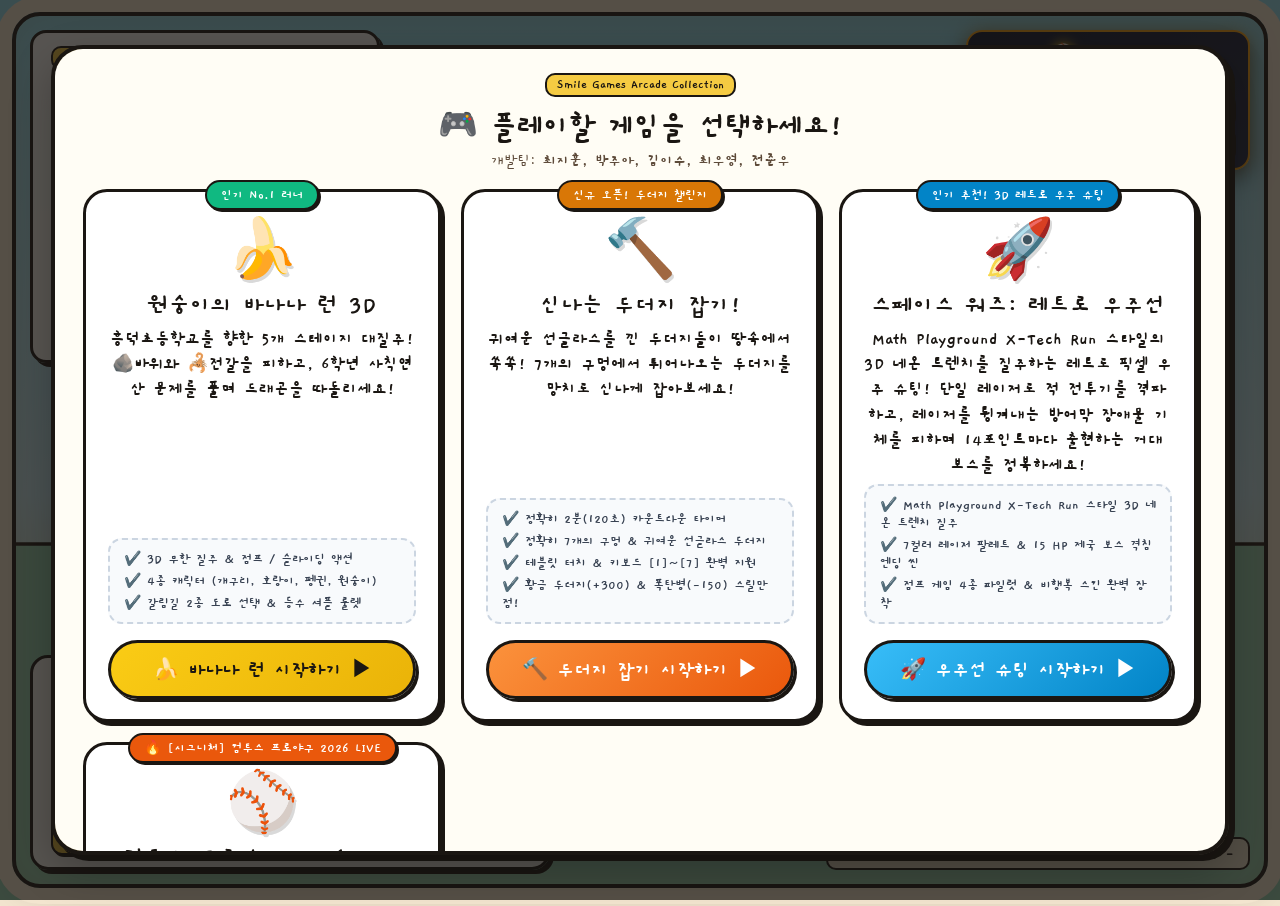
==== commit 7d9aba17: "feat: 스누피 요소 제거 및 컴투스 프로야구 2026 LIVE 스타일(KBO 중계 UI, 9분할 핫/콜드존, 리얼 목재 배트 타구음/포구음, 시그니처 카드) 전면 개편" ====
--- a/index.html
+++ b/index.html
@@ -161,10 +161,10 @@
     <div id="baseball-game-container" class="baseball-container" style="display: none;">
         <canvas id="baseball-canvas"></canvas>
 
-        <!-- 📺 [MLB 26 Broadcast Bug] 초슬림 미니 스코어보드 & 다이아몬드 베이스 (좌측 상단) -->
+        <!-- 📺 [컴프야 2026 Broadcast Bug] KBO 중계 스타일 미니 스코어보드 & 다이아몬드 베이스 (좌측 상단) -->
         <div class="mlb-broadcast-bug" id="mlb-broadcast-bug">
             <div class="bug-main">
-                <span class="bug-league-tag">⚾ MLB 26</span>
+                <span class="bug-league-tag">⚾ 컴프야 2026</span>
                 <span class="bug-inning" id="mlb-bug-inning">▲ 1회초</span>
                 <div class="bug-score-box">
                     <span class="bug-team-tag bug-home" id="mlb-bug-p1-tag">나</span>
@@ -329,10 +329,13 @@
             </div>
         </header>
 
-        <!-- 우측 상단 스누피 컨셉 아트 & 랭킹 보기 카드 -->
-        <div class="concept-badge">
-            <img src="assets/images/monkey_snoopy.jpg" alt="스누피 컨셉 아트 원본">
-            <span>🐾 스누피 3D 카툰</span>
+        <!-- 우측 상단 컴프야 2026 LIVE 배지 & 랭킹 보기 카드 -->
+        <div class="concept-badge com2us-badge">
+            <div class="com2us-badge-header">
+                <span class="com2us-badge-icon">⚾</span>
+                <span class="com2us-badge-title">컴프야 2026</span>
+            </div>
+            <span class="com2us-badge-sub">KBO 프로야구 실시간 매치</span>
             <button class="rank-open-btn" id="btn-open-rank">🏆 랭킹 & 이름변경</button>
             <button class="rank-open-btn" id="btn-switch-hub" style="background:#ffd166; margin-top:4px;">🎮 게임 선택 허브</button>
         </div>
@@ -356,7 +359,7 @@
                 </div>
             </div>
 
-            <div class="peanuts-signature">- PEANUTS × SMILE GAMES -</div>
+            <div class="peanuts-signature">- COM2US PRO BASEBALL × SMILE GAMES -</div>
         </div>
     </div>
 
@@ -464,21 +467,21 @@
                     <button type="button" class="hub-card-play-btn hub-btn-space">🚀 우주선 슈팅 시작하기 ▶</button>
                 </div>
 
-                <!-- 4. 스마일 홈런 더비 3D (야구 대작전) 카드 -->
+                <!-- 4. 컴투스 프로야구 2026 LIVE (야구 대작전) 카드 -->
                 <div class="hub-game-card hub-card-baseball" id="hub-select-baseball">
-                    <div class="hub-card-badge baseball-badge">🔥 초대형 신작! 3D 야구 대작전</div>
+                    <div class="hub-card-badge baseball-badge">🔥 [시그니처] 컴투스 프로야구 2026 LIVE</div>
                     <div class="hub-card-icon">⚾</div>
-                    <h3 class="hub-card-title">스마일 홈런 더비 3D</h3>
+                    <h3 class="hub-card-title">컴투스 프로야구 2026 LIVE</h3>
                     <p class="hub-card-desc">
-                        천연 잔디 다이아몬드 야구장에서 펼쳐지는 10구 홈런 더비 챌린지! "깡-!!" 소리와 함께 외야 펜스를 넘기는 150m 초대형 장외 홈런을 터뜨려보세요!
+                        KBO 공식 중계 스타일의 초실감 3D 야구 시뮬레이션! 155km/h 불꽃 직구, 9분할 핫/콜드 존, 배트가 쪼개지는 리얼 타격감과 관중 함성을 만끽하세요!
                     </p>
                     <ul class="hub-card-features">
-                        <li>✔️ 🐯호걸이(파워형), 🐵원숭이(컨택형), 🐸개구리, 🐧펭귄 타자</li>
-                        <li>✔️ 4가지 구종 (광속 직구, 커브볼, 체인지업, 황금 불꽃볼)</li>
-                        <li>✔️ 호쾌한 타격감 & 장외 홈런 폭죽 & 실시간 비거리(m) 측정</li>
-                        <li>✔️ 키보드 [ Space ] 또는 화면 터치로 원터치 풀스윙!</li>
+                        <li>✔️ [시그니처 카드] 🐯KIA 호걸이(OVR 99), 🐵손오공(OVR 96), 🐸개구리, 🐧펭귄</li>
+                        <li>✔️ 컴프야 9분할 핫/콜드 존 타겟팅 & 5대 마구(직구·커브·슬라이더·체인지업·너클볼)</li>
+                        <li>✔️ 묵직한 목재 배트 타격감, 장외 150m 홈런포 & KBO 공식 중계 전광판</li>
+                        <li>✔️ 1:1 투타 맞대결 (타자 모드 / 투수 모드 원클릭 전환)</li>
                     </ul>
-                    <button type="button" class="hub-card-play-btn hub-btn-baseball">⚾ 홈런 더비 시작하기 ▶</button>
+                    <button type="button" class="hub-card-play-btn hub-btn-baseball">⚾ 컴프야 2026 시작하기 ▶</button>
                 </div>
             </div>
         </div>
@@ -787,13 +790,13 @@
         </div>
     </div>
 
-    <!-- ⚾ 5. MLB 26 온라인 1:1 대결 매칭 & 역할(투수/타자) 선택 모달 -->
+    <!-- ⚾ 5. 컴투스 프로야구 2026 LIVE 온라인 1:1 대결 매칭 & 역할(투수/타자) 선택 모달 -->
     <div class="modal-backdrop" id="baseball-batter-modal">
         <div class="modal-card baseball-modal-card mlb-modal-card">
-            <span class="company-tag" style="background:#0284c7; color:#ffffff;">🌐 SMILE BASEBALL ONLINE MATCH ROOM</span>
-            <h2 style="font-size:26px; margin-top:4px; color:#0f172a;">⚾ MLB 26 온라인 투타 대결 매칭</h2>
+            <span class="company-tag" style="background:#0284c7; color:#ffffff;">⚾ COM2US PRO BASEBALL 2026 LIVE</span>
+            <h2 style="font-size:26px; margin-top:4px; color:#0f172a;">⚾ 컴투스 프로야구 2026 LIVE 라인업 매칭</h2>
             <p style="font-size:14px; color:#475569; margin-bottom:12px;">
-                플레이할 <strong>역할(투수/타자)</strong>과 <strong>캐릭터 고유 특성</strong>을 선택하고 서버 대전에 참가하세요!
+                플레이할 <strong>역할(투수/타자)</strong>과 <strong>KBO 시그니처 선수 카드</strong>를 선택하고 대전에 참가하세요!
             </p>
 
             <!-- 1. 역할 선택 (투수 vs 타자) -->
@@ -802,46 +805,46 @@
                 <div class="mlb-role-buttons">
                     <button type="button" class="role-btn active" id="btn-role-pitcher" data-role="pitcher">
                         <span class="role-icon">⚾</span>
-                        <span class="role-text">투수 (Pitcher)</span>
-                        <span class="role-sub">투수 뒤 시점 & 5대 마구 투구</span>
+                        <span class="role-text">투수 (ACE Pitcher)</span>
+                        <span class="role-sub">투수 뒤 시점 & 5대 마구 + 핫/콜드존 공략</span>
                     </button>
                     <button type="button" class="role-btn" id="btn-role-batter" data-role="batter">
                         <span class="role-icon">🏏</span>
-                        <span class="role-text">타자 (Batter)</span>
-                        <span class="role-sub">포수 뒤 시점 & 호쾌한 홈런 타격</span>
+                        <span class="role-text">타자 (Slugger Batter)</span>
+                        <span class="role-sub">포수 뒤 시점 & 호쾌한 장외 홈런 타격</span>
                     </button>
                 </div>
             </div>
 
             <!-- 2. 캐릭터 & 고유 타자/투수 특화 선택 -->
             <div class="mlb-char-picker-section">
-                <div class="selection-title" style="margin-top:10px;">🐾 도전자 캐릭터 & 타자/투수 특화 선택</div>
+                <div class="selection-title" style="margin-top:10px;">🐾 KBO 시그니처 선수 카드 선택</div>
                 <div class="char-selector" id="baseball-user-char-selector">
                     <button type="button" class="select-btn active" data-char="tiger">
                         <span class="btn-emoji">🐯</span>
                         <span class="btn-text">호걸이</span>
-                        <span class="btn-badge power">💥 파워 슬러거</span>
+                        <span class="btn-badge power">💥 [시그니처] OVR 99</span>
                     </button>
                     <button type="button" class="select-btn" data-char="frog">
                         <span class="btn-emoji">🐸</span>
                         <span class="btn-text">개구리</span>
-                        <span class="btn-badge contact">🎯 정밀 컨택트</span>
+                        <span class="btn-badge contact">🎯 [골든글러브] OVR 95</span>
                     </button>
                     <button type="button" class="select-btn" data-char="penguin">
                         <span class="btn-emoji">🐧</span>
                         <span class="btn-text">펭귄</span>
-                        <span class="btn-badge speed">🌪️ 총알 배트스피드</span>
+                        <span class="btn-badge speed">🌪️ [MVP 라이징] OVR 93</span>
                     </button>
                     <button type="button" class="select-btn" data-char="monkey">
                         <span class="btn-emoji">🐵</span>
                         <span class="btn-text">원숭이</span>
-                        <span class="btn-badge balance">👑 황금 5툴 올라운더</span>
+                        <span class="btn-badge balance">👑 [올스타 레전드] OVR 96</span>
                     </button>
                 </div>
 
                 <!-- 타자/투수 장점 상세 카드 -->
                 <div class="mlb-char-perk-card" id="mlb-char-perk-desc">
-                    <strong>🐯 호걸이 장점:</strong> [파워 99] 홈런 비거리 +25m, 타구 속도 185km/h 로켓포, 162km/h 초강속구!
+                    <strong>🐯 [시그니처] 호걸이:</strong> [OVR 99] KIA 타이거즈 4번 타자! 홈런 비거리 +25m, 185km/h 로켓포, 162km/h 초강속구!
                 </div>
 
                 <!-- 유니폼 스킨 선택 -->
--- a/style.css
+++ b/style.css
@@ -281,31 +281,43 @@
     position: absolute;
     top: 18px;
     right: 18px;
-    background: rgba(255, 252, 245, 0.95);
-    border: 3px solid #1a1612;
+    background: linear-gradient(145deg, #0b132b, #1c2541);
+    border: 2px solid #f59e0b;
     border-radius: 16px;
-    padding: 10px;
+    padding: 10px 14px;
     text-align: center;
     pointer-events: auto;
-    box-shadow: 4px 4px 0px #1a1612;
-}
-
-.concept-badge img {
-    width: 112px;
-    height: 112px;
-    object-fit: cover;
-    border-radius: 10px;
-    border: 2px solid #1a1612;
+    box-shadow: 0 8px 24px rgba(0, 0, 0, 0.6), 0 0 16px rgba(245, 158, 11, 0.35);
+}
+
+.com2us-badge-header {
+    display: flex;
+    align-items: center;
+    justify-content: center;
+    gap: 6px;
+    margin-bottom: 3px;
+}
+
+.com2us-badge-icon {
+    font-size: 20px;
+    filter: drop-shadow(0 0 6px #facc15);
+}
+
+.com2us-badge-title {
+    font-size: 16px;
+    font-weight: 900;
+    color: #facc15;
+    letter-spacing: 0.5px;
+    text-shadow: 0 0 8px rgba(250, 204, 21, 0.6);
+}
+
+.com2us-badge-sub {
+    font-size: 11px;
+    font-weight: 700;
+    color: #93c5fd;
     display: block;
-    margin: 0 auto 5px;
-}
-
-.concept-badge span {
-    font-size: 13px;
-    font-weight: 700;
-    color: #1a1612;
-    display: block;
-    margin-bottom: 6px;
+    margin-bottom: 8px;
+    letter-spacing: 0.2px;
 }
 
 .rank-open-btn {
@@ -3050,14 +3062,15 @@
 }
 
 .bug-league-tag {
-    background: linear-gradient(135deg, #0284c7, #0369a1);
+    background: linear-gradient(135deg, #d97706, #f59e0b 50%, #dc2626);
     color: #ffffff;
     font-size: 11px;
     font-weight: 900;
-    padding: 2px 6px;
+    padding: 2px 7px;
     border-radius: 5px;
     letter-spacing: 0.5px;
-    box-shadow: 0 0 8px rgba(2, 132, 199, 0.5);
+    border: 1px solid rgba(254, 240, 138, 0.6);
+    box-shadow: 0 0 10px rgba(245, 158, 11, 0.6);
 }
 
 .bug-inning {
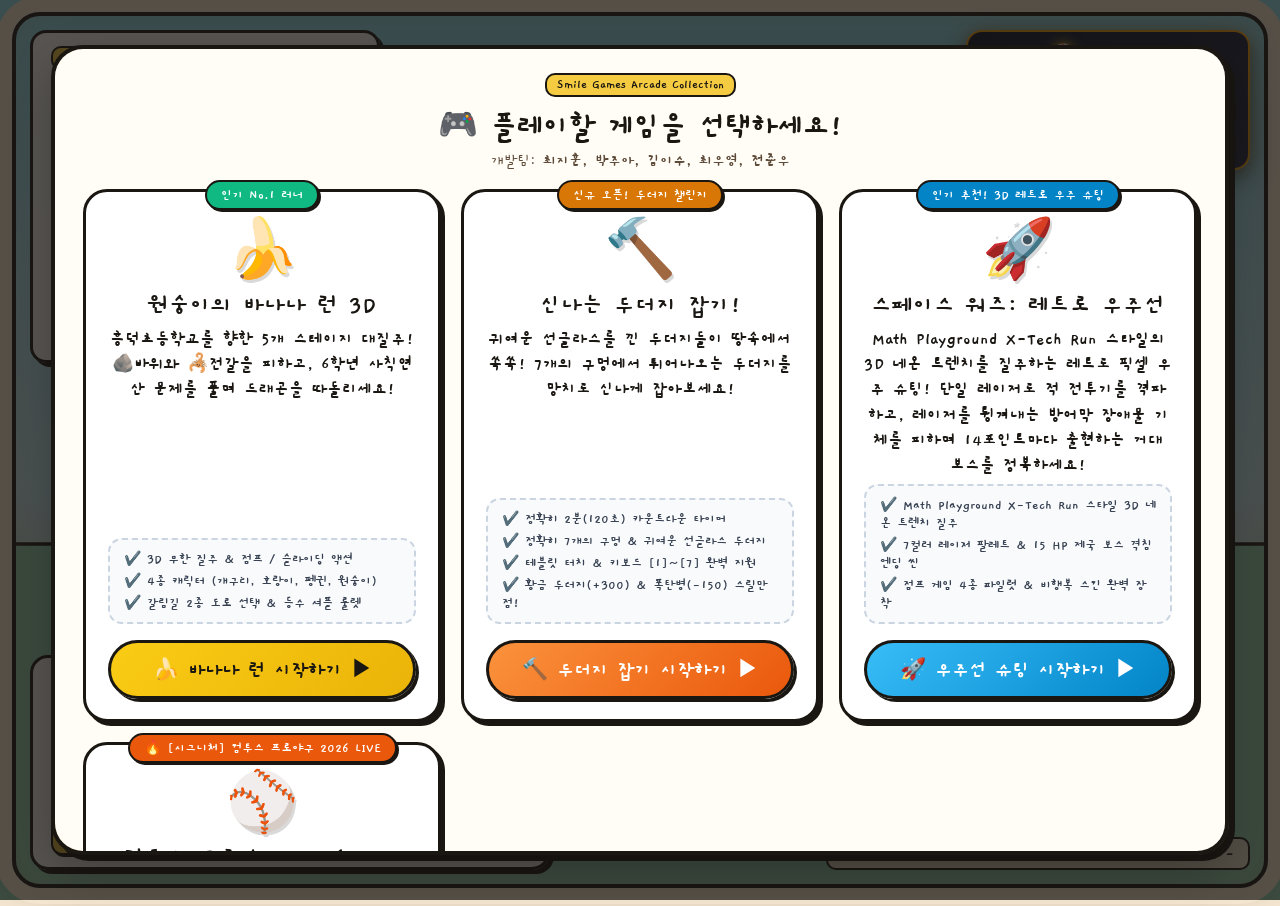
==== commit 69336cc6: "feat: 투수 9분할 투구 패드 및 캔버스 터치 조준 개선, AI 타자 밸런스 조정(헛스윙·루킹삼진·체이스 유도), 크로스 디바이스 MQTT 1:1 대전 완벽 연동" ====
--- a/index.html
+++ b/index.html
@@ -235,23 +235,35 @@
 
         <!-- ⚾ [투수 전용 조작부] 하단 투수 컨트롤 콘솔 (구종 + 볼/스트라이크 코스 선택기) -->
         <div class="mlb-pitcher-bar" id="mlb-pitcher-bar" style="display:none;">
-            <!-- [1] 볼 / 스트라이크 판정 & 투구 위치 빠른 선택기 -->
+            <!-- [1] 🎯 9분할 스트라이크 존 & 유인구 조준 패드 (9-Grid Pitch Target Pad) -->
             <div class="pitcher-zone-selector-wrap">
                 <div class="pitcher-zone-header">
-                    <span class="pitcher-zone-title">🎯 투구 위치 & 볼/스트라이크 선택:</span>
+                    <span class="pitcher-zone-title">🎯 투구 코스 조준 [9분할 패드 / 화면 터치]:</span>
                     <span class="pitcher-current-call-badge strike" id="mlb-pitcher-call-badge">🎯 스트라이크 [한가운데]</span>
                 </div>
-                <div class="pitcher-zone-buttons-row">
-                    <!-- 스트라이크 존 코스들 -->
-                    <button type="button" class="mlb-zone-quick-btn strike active" data-zone="center">🎯 한가운데</button>
-                    <button type="button" class="mlb-zone-quick-btn strike" data-zone="corner-strike">🎯 외곽 코너워크</button>
-                    <button type="button" class="mlb-zone-quick-btn strike" data-zone="low-strike">🎯 무릎 보더라인</button>
-                    <button type="button" class="mlb-zone-quick-btn strike" data-zone="high-strike">🎯 높은 존</button>
-                    <!-- 볼 / 유인구 코스들 -->
-                    <button type="button" class="mlb-zone-quick-btn ball" data-zone="outside-ball">⚪ 바깥쪽 유인구(볼)</button>
-                    <button type="button" class="mlb-zone-quick-btn ball" data-zone="dirt-ball">⚪ 원바운드 볼(흙)</button>
-                    <button type="button" class="mlb-zone-quick-btn ball" data-zone="high-ball">⚪ 높은 하이볼</button>
-                    <button type="button" class="mlb-zone-quick-btn ball" data-zone="inside-ball">⚪ 몸쪽 위협구</button>
+                <div class="pitcher-pad-layout">
+                    <!-- 상단 하이볼 유인구 -->
+                    <button type="button" class="mlb-zone-quick-btn ball top-ball-btn" data-zone="high-ball" title="높은 하이볼 유인구">⬆️ 높은 볼 (하이볼)</button>
+                    <div class="pitcher-pad-mid-row">
+                        <!-- 좌측 몸쪽볼 유인구 -->
+                        <button type="button" class="mlb-zone-quick-btn ball side-ball-btn" data-zone="inside-ball" title="몸쪽 깊은 볼">⬅️ 몸쪽 볼</button>
+                        <!-- 중앙 3x3 9분할 스트라이크 존 패드 -->
+                        <div class="pitcher-3x3-grid" id="mlb-pitcher-3x3-grid">
+                            <button type="button" class="mlb-grid-cell" data-grid="0" title="몸쪽 높은 스트라이크">1 ↖</button>
+                            <button type="button" class="mlb-grid-cell" data-grid="1" title="가운데 높은 스트라이크">2 ⬆</button>
+                            <button type="button" class="mlb-grid-cell" data-grid="2" title="바깥쪽 높은 스트라이크">3 ↗</button>
+                            <button type="button" class="mlb-grid-cell" data-grid="3" title="몸쪽 벨트 스트라이크">4 ◀</button>
+                            <button type="button" class="mlb-grid-cell active" data-grid="4" title="한가운데 실투 스트라이크">5 🎯</button>
+                            <button type="button" class="mlb-grid-cell" data-grid="5" title="바깥쪽 벨트 스트라이크">6 ▶</button>
+                            <button type="button" class="mlb-grid-cell" data-grid="6" title="몸쪽 낮은 보더라인">7 ↙</button>
+                            <button type="button" class="mlb-grid-cell" data-grid="7" title="가운데 낮은 보더라인">8 ⬇</button>
+                            <button type="button" class="mlb-grid-cell" data-grid="8" title="바깥쪽 칼날 제구">9 ↘</button>
+                        </div>
+                        <!-- 우측 바깥쪽볼 유인구 -->
+                        <button type="button" class="mlb-zone-quick-btn ball side-ball-btn" data-zone="outside-ball" title="바깥쪽 빠지는 볼">바깥쪽 볼 ➡️</button>
+                    </div>
+                    <!-- 하단 원바운드볼 유인구 -->
+                    <button type="button" class="mlb-zone-quick-btn ball bot-ball-btn" data-zone="dirt-ball" title="원바운드 흙 낮은 볼">⬇️ 원바운드 볼 (흙)</button>
                 </div>
             </div>
 
@@ -267,18 +279,23 @@
             </div>
         </div>
 
-        <!-- 🏏 [타자 전용 조작부] 하단 우측 원클릭 배트 스윙 버튼 -->
+        <!-- 🏏 [타자 전용 조작부] 하단 우측 풀스윙 & 번트 컨트롤 콘솔 -->
         <div class="mlb-batter-bar" id="mlb-batter-bar" style="display:none;">
             <button type="button" class="mlb-swing-action-btn" id="btn-baseball-swing">
                 <span class="swing-hero-icon">🏏</span>
                 <span class="swing-hero-title">SWING!</span>
                 <span class="swing-hero-key">[Enter / Click]</span>
             </button>
+            <button type="button" class="mlb-swing-action-btn mlb-bunt-action-btn" id="btn-baseball-bunt" title="번트 자세 토글 (B 키)">
+                <span class="swing-hero-icon">🪵</span>
+                <span class="swing-hero-title">BUNT</span>
+                <span class="swing-hero-key">[B 키 / 번트]</span>
+            </button>
         </div>
 
         <!-- 🎯 하단 미니 조작 가이드 팁 -->
         <div class="mlb-mini-tip" id="mlb-mini-tip">
-            ⚾ <strong>조작 팁:</strong> 타자 [Enter 키 타격 스윙] | 투수 [WASD 코스 조준 + 1~5 구종 + Space 투구]
+            ⚾ <strong>조작 팁:</strong> 타자 [Enter 타격 스윙 / B 키 기습 번트] | 투수 [WASD 코스 조준 + 1~5 구종 + Space 투구]
         </div>
     </div>
 
--- a/style.css
+++ b/style.css
@@ -3445,6 +3445,77 @@
     box-shadow: 0 0 10px rgba(2, 132, 199, 0.6);
 }
 
+.pitcher-pad-layout {
+    display: flex;
+    flex-direction: column;
+    align-items: center;
+    gap: 3px;
+    width: 100%;
+}
+
+.pitcher-pad-mid-row {
+    display: flex;
+    align-items: center;
+    gap: 6px;
+    justify-content: center;
+}
+
+.pitcher-3x3-grid {
+    display: grid;
+    grid-template-columns: repeat(3, 38px);
+    grid-template-rows: repeat(3, 28px);
+    gap: 3px;
+    padding: 3px;
+    background: rgba(15, 23, 42, 0.95);
+    border: 2px solid rgba(234, 179, 8, 0.85);
+    border-radius: 8px;
+    box-shadow: 0 0 12px rgba(234, 179, 8, 0.35);
+}
+
+.mlb-grid-cell {
+    font-size: 11px;
+    font-weight: 900;
+    display: flex;
+    align-items: center;
+    justify-content: center;
+    border-radius: 4px;
+    cursor: pointer;
+    background: rgba(30, 41, 59, 0.9);
+    border: 1px solid rgba(255, 255, 255, 0.15);
+    color: #e2e8f0;
+    transition: all 0.12s ease;
+    padding: 0;
+}
+
+.mlb-grid-cell:hover {
+    background: rgba(56, 189, 248, 0.4);
+    border-color: #38bdf8;
+    transform: scale(1.06);
+}
+
+.mlb-grid-cell.active {
+    background: linear-gradient(135deg, #22c55e, #15803d);
+    color: #ffffff;
+    border-color: #4ade80;
+    box-shadow: 0 0 10px rgba(34, 197, 94, 0.85);
+    transform: scale(1.10);
+    z-index: 2;
+}
+
+.top-ball-btn, .bot-ball-btn {
+    font-size: 10px;
+    font-weight: 800;
+    padding: 2px 14px;
+    border-radius: 6px;
+}
+
+.side-ball-btn {
+    font-size: 10px;
+    font-weight: 800;
+    padding: 6px 8px;
+    border-radius: 6px;
+}
+
 .pitcher-zone-buttons-row {
     display: flex;
     align-items: center;
@@ -3548,12 +3619,15 @@
     box-shadow: 0 0 16px rgba(22, 163, 74, 0.9);
 }
 
-/* 6. 타자 전용 대형 배트 스윙 버튼 (우측 하단) */
+/* 6. 타자 전용 대형 배트 스윙 & 번트 버튼 (우측 하단) */
 .mlb-batter-bar {
     position: absolute;
     bottom: 24px;
     right: 28px;
     z-index: 50;
+    display: flex;
+    align-items: center;
+    gap: 12px;
 }
 .mlb-swing-action-btn {
     width: 96px;
@@ -3570,6 +3644,23 @@
     transition: transform 0.08s cubic-bezier(0.18, 0.89, 0.32, 1.28);
     user-select: none;
     -webkit-user-select: none;
+}
+.mlb-bunt-action-btn {
+    width: 82px;
+    height: 82px;
+    background: radial-gradient(circle at 30% 30%, #f59e0b 0%, #d97706 70%, #78350f 100%);
+    border: 3px solid #fef3c7;
+    box-shadow: 0 4px 18px rgba(245, 158, 11, 0.55), inset 0 2px 4px rgba(255, 255, 255, 0.4);
+}
+.mlb-bunt-action-btn.active {
+    background: radial-gradient(circle at 30% 30%, #22c55e 0%, #16a34a 70%, #14532d 100%);
+    border-color: #bbf7d0;
+    box-shadow: 0 0 24px rgba(34, 197, 94, 0.85);
+    animation: buntPulse 0.9s infinite alternate;
+}
+@keyframes buntPulse {
+    from { transform: scale(1.0); }
+    to { transform: scale(1.08); box-shadow: 0 0 28px #22c55e; }
 }
 .mlb-swing-action-btn:active {
     transform: scale(0.92);
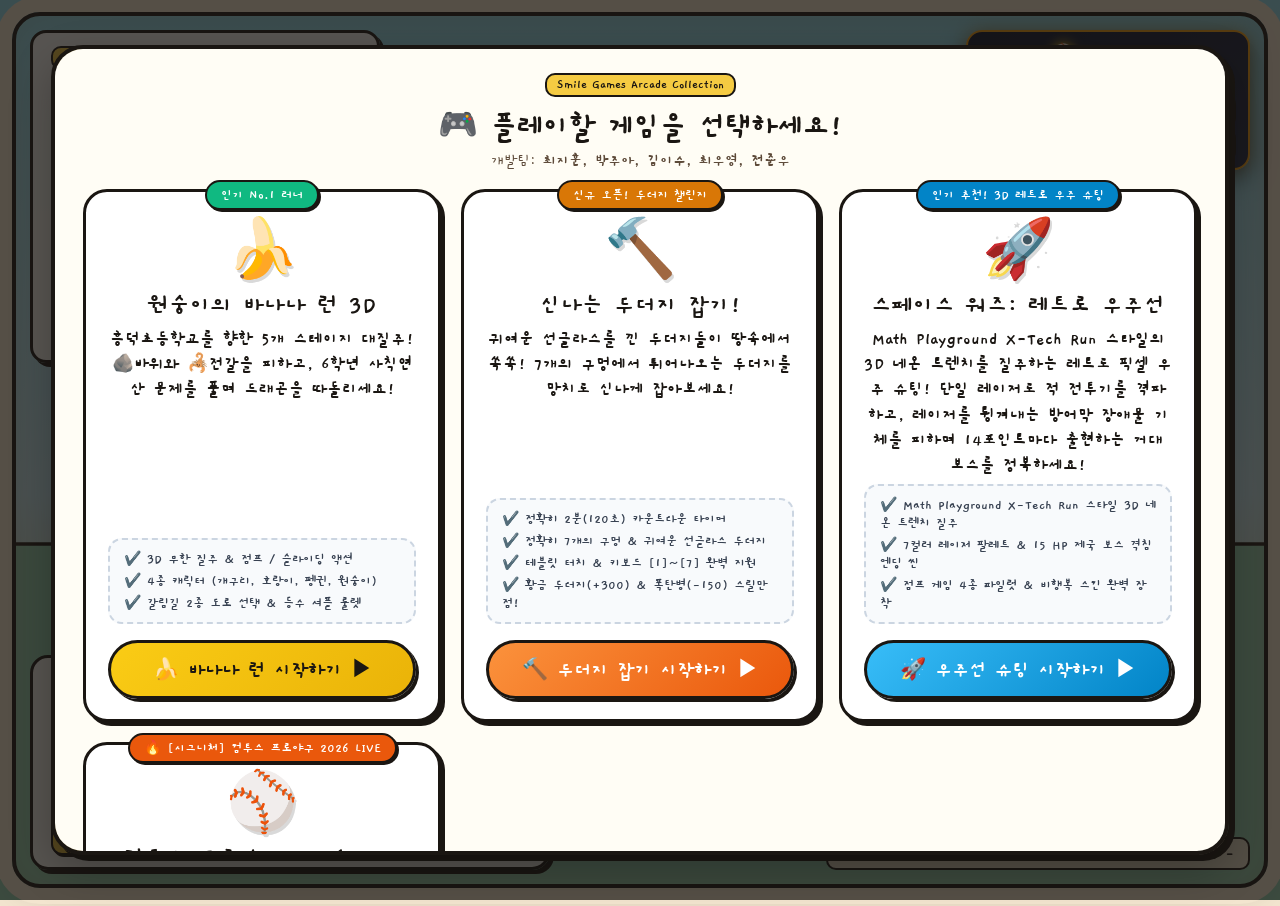
==== commit 9d5b1aa4: "feat: 투수 모드 컴투스 프로야구 포수 시점 전환, 3D 터치&키보드 과녁(Reticle) 구현 및 버튼 그리드 제거, 다이아몬드 필드 원근감 최적화" ====
--- a/index.html
+++ b/index.html
@@ -233,49 +233,16 @@
             <button type="button" class="mlb-ctrl-btn mlb-btn-hub" id="btn-baseball-hub" title="게임 선택 허브">🎮 허브</button>
         </div>
 
-        <!-- ⚾ [투수 전용 조작부] 하단 투수 컨트롤 콘솔 (구종 + 볼/스트라이크 코스 선택기) -->
+        <!-- ⚾ [투수 전용 조작부] 컴투스 프로야구 스타일 하단 구종 선택 바 & 투구 버튼 -->
         <div class="mlb-pitcher-bar" id="mlb-pitcher-bar" style="display:none;">
-            <!-- [1] 🎯 9분할 스트라이크 존 & 유인구 조준 패드 (9-Grid Pitch Target Pad) -->
-            <div class="pitcher-zone-selector-wrap">
-                <div class="pitcher-zone-header">
-                    <span class="pitcher-zone-title">🎯 투구 코스 조준 [9분할 패드 / 화면 터치]:</span>
-                    <span class="pitcher-current-call-badge strike" id="mlb-pitcher-call-badge">🎯 스트라이크 [한가운데]</span>
-                </div>
-                <div class="pitcher-pad-layout">
-                    <!-- 상단 하이볼 유인구 -->
-                    <button type="button" class="mlb-zone-quick-btn ball top-ball-btn" data-zone="high-ball" title="높은 하이볼 유인구">⬆️ 높은 볼 (하이볼)</button>
-                    <div class="pitcher-pad-mid-row">
-                        <!-- 좌측 몸쪽볼 유인구 -->
-                        <button type="button" class="mlb-zone-quick-btn ball side-ball-btn" data-zone="inside-ball" title="몸쪽 깊은 볼">⬅️ 몸쪽 볼</button>
-                        <!-- 중앙 3x3 9분할 스트라이크 존 패드 -->
-                        <div class="pitcher-3x3-grid" id="mlb-pitcher-3x3-grid">
-                            <button type="button" class="mlb-grid-cell" data-grid="0" title="몸쪽 높은 스트라이크">1 ↖</button>
-                            <button type="button" class="mlb-grid-cell" data-grid="1" title="가운데 높은 스트라이크">2 ⬆</button>
-                            <button type="button" class="mlb-grid-cell" data-grid="2" title="바깥쪽 높은 스트라이크">3 ↗</button>
-                            <button type="button" class="mlb-grid-cell" data-grid="3" title="몸쪽 벨트 스트라이크">4 ◀</button>
-                            <button type="button" class="mlb-grid-cell active" data-grid="4" title="한가운데 실투 스트라이크">5 🎯</button>
-                            <button type="button" class="mlb-grid-cell" data-grid="5" title="바깥쪽 벨트 스트라이크">6 ▶</button>
-                            <button type="button" class="mlb-grid-cell" data-grid="6" title="몸쪽 낮은 보더라인">7 ↙</button>
-                            <button type="button" class="mlb-grid-cell" data-grid="7" title="가운데 낮은 보더라인">8 ⬇</button>
-                            <button type="button" class="mlb-grid-cell" data-grid="8" title="바깥쪽 칼날 제구">9 ↘</button>
-                        </div>
-                        <!-- 우측 바깥쪽볼 유인구 -->
-                        <button type="button" class="mlb-zone-quick-btn ball side-ball-btn" data-zone="outside-ball" title="바깥쪽 빠지는 볼">바깥쪽 볼 ➡️</button>
-                    </div>
-                    <!-- 하단 원바운드볼 유인구 -->
-                    <button type="button" class="mlb-zone-quick-btn ball bot-ball-btn" data-zone="dirt-ball" title="원바운드 흙 낮은 볼">⬇️ 원바운드 볼 (흙)</button>
-                </div>
-            </div>
-
-            <!-- [2] 5대 구종 선택 바 및 지금 투구 버튼 -->
             <div class="pitcher-types-row">
-                <span class="pitcher-bar-label">⚾ 구종 [1~5]:</span>
-                <button type="button" class="mlb-pitch-btn active" data-pitch="fastball">[ 1 ] ⚡직구</button>
-                <button type="button" class="mlb-pitch-btn" data-pitch="curve">[ 2 ] 🌀커브</button>
-                <button type="button" class="mlb-pitch-btn" data-pitch="slider">[ 3 ] 🌪️슬라이더</button>
-                <button type="button" class="mlb-pitch-btn changeup" data-pitch="changeup">[ 4 ] 🐢체인지업</button>
-                <button type="button" class="mlb-pitch-btn knuckleball" data-pitch="knuckleball">[ 5 ] 🌀너클볼</button>
-                <button type="button" class="mlb-throw-btn" id="btn-pitch-throw">⚾ 지금 투구하기 (Space/F)</button>
+                <span class="pitcher-bar-label">⚾ 구종 [1~5 / 클릭]:</span>
+                <button type="button" class="mlb-pitch-btn active" data-pitch="fastball">[ 1 ] ⚡ 직구</button>
+                <button type="button" class="mlb-pitch-btn" data-pitch="curve">[ 2 ] 🌀 커브</button>
+                <button type="button" class="mlb-pitch-btn" data-pitch="slider">[ 3 ] 🌪️ 슬라이더</button>
+                <button type="button" class="mlb-pitch-btn changeup" data-pitch="changeup">[ 4 ] 🐢 체인지업</button>
+                <button type="button" class="mlb-pitch-btn knuckleball" data-pitch="knuckleball">[ 5 ] 🔮 너클볼</button>
+                <button type="button" class="mlb-throw-btn" id="btn-pitch-throw">⚾ 지금 투구 (Space/F)</button>
             </div>
         </div>
 
--- a/style.css
+++ b/style.css
@@ -3378,7 +3378,7 @@
     border-color: #fde047;
 }
 
-/* 5. 투수 전용 하단 컨트롤 콘솔 (구종 + 볼/스트라이크 코스 선택) */
+/* 5. 투수 전용 하단 컨트롤 콘솔 (컴투스 프로야구 스타일 구종 선택 바) */
 .mlb-pitcher-bar {
     position: absolute;
     bottom: 16px;
@@ -3390,9 +3390,8 @@
     -webkit-backdrop-filter: blur(12px);
     border: 1.5px solid rgba(56, 189, 248, 0.4);
     border-radius: 16px;
-    padding: 10px 16px;
-    display: flex;
-    flex-direction: column;
+    padding: 8px 16px;
+    display: flex;
     align-items: center;
     gap: 8px;
     box-shadow: 0 8px 32px rgba(0, 0, 0, 0.65), 0 0 16px rgba(56, 189, 248, 0.2);
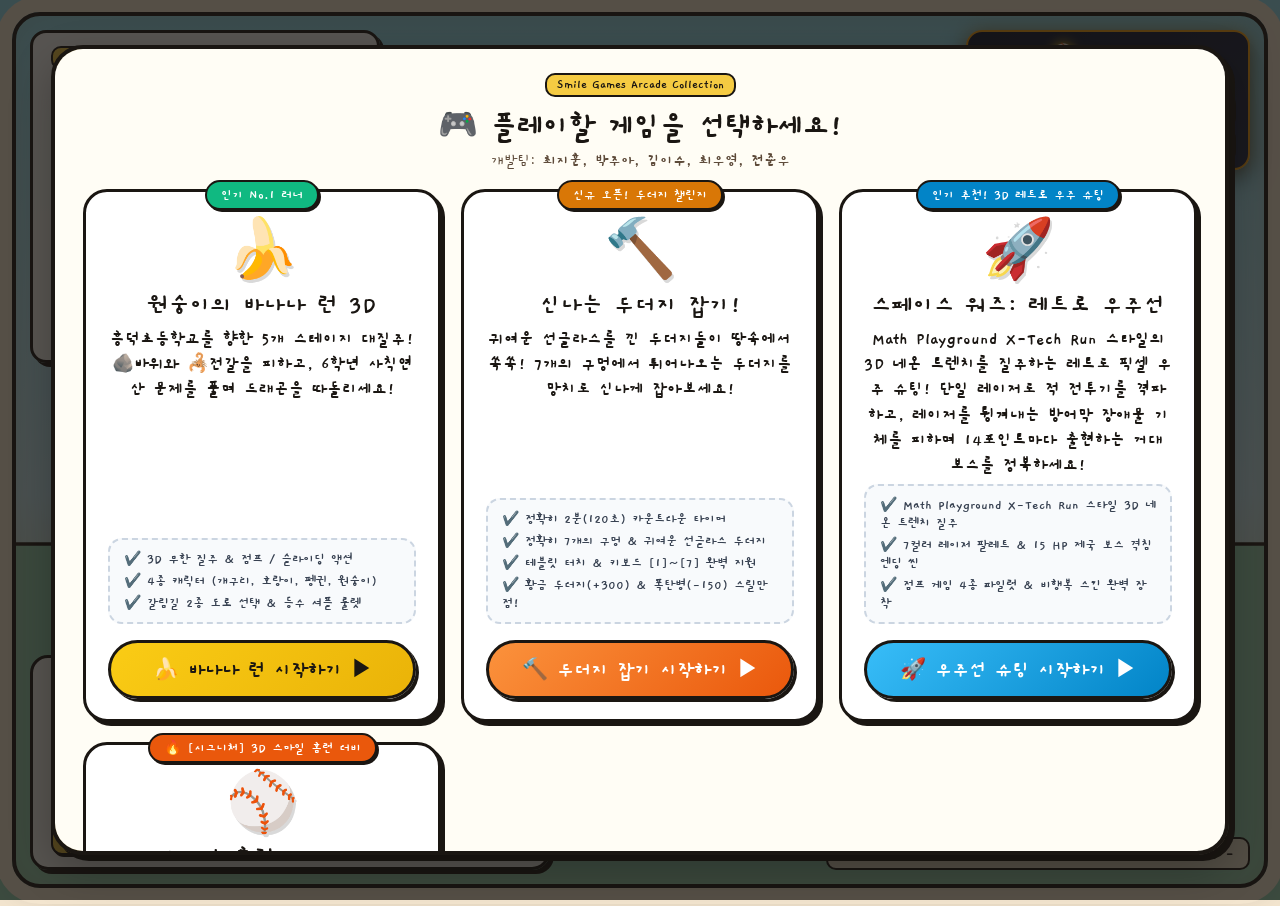
==== commit 8626ce96: "feat: 투수 시점 필드 렌더링 정상화, 콤팩트 3D 과녁, AI 타자 밸런싱(삼진·범타 유도), 60% 번트 & 자유 도루 시스템(1루 50%, 2루 30%, 홈 5%) 구현," ====
--- a/index.html
+++ b/index.html
@@ -246,23 +246,28 @@
             </div>
         </div>
 
-        <!-- 🏏 [타자 전용 조작부] 하단 우측 풀스윙 & 번트 컨트롤 콘솔 -->
+        <!-- 🏏 [타자 전용 조작부] 하단 우측 풀스윙 & 번트 & 도루 컨트롤 콘솔 -->
         <div class="mlb-batter-bar" id="mlb-batter-bar" style="display:none;">
             <button type="button" class="mlb-swing-action-btn" id="btn-baseball-swing">
                 <span class="swing-hero-icon">🏏</span>
                 <span class="swing-hero-title">SWING!</span>
-                <span class="swing-hero-key">[Enter / Click]</span>
+                <span class="swing-hero-key">[Enter / 클릭]</span>
             </button>
-            <button type="button" class="mlb-swing-action-btn mlb-bunt-action-btn" id="btn-baseball-bunt" title="번트 자세 토글 (B 키)">
+            <button type="button" class="mlb-swing-action-btn mlb-bunt-action-btn" id="btn-baseball-bunt" title="번트 자세 토글 (B 키, 60% 성공)">
                 <span class="swing-hero-icon">🪵</span>
-                <span class="swing-hero-title">BUNT</span>
+                <span class="swing-hero-title">BUNT (60%)</span>
                 <span class="swing-hero-key">[B 키 / 번트]</span>
             </button>
+            <button type="button" class="mlb-swing-action-btn mlb-steal-action-btn" id="btn-baseball-steal" title="루상 주자 도루 시도 (S 키: 1루 50%, 2루 30%, 홈스틸 5%)">
+                <span class="swing-hero-icon">🏃</span>
+                <span class="swing-hero-title">STEAL</span>
+                <span class="swing-hero-key">[S 키 / 도루]</span>
+            </button>
         </div>
 
         <!-- 🎯 하단 미니 조작 가이드 팁 -->
         <div class="mlb-mini-tip" id="mlb-mini-tip">
-            ⚾ <strong>조작 팁:</strong> 타자 [Enter 타격 스윙 / B 키 기습 번트] | 투수 [WASD 코스 조준 + 1~5 구종 + Space 투구]
+            ⚾ <strong>조작 팁:</strong> 타자 [Enter 타격 / B 번트(60%) / S 도루(1루 50%, 2루 30%, 홈 5%)] | 투수 [터치·WASD 조준 + 1~5 구종 + Space 투구]
         </div>
     </div>
 
@@ -451,21 +456,21 @@
                     <button type="button" class="hub-card-play-btn hub-btn-space">🚀 우주선 슈팅 시작하기 ▶</button>
                 </div>
 
-                <!-- 4. 컴투스 프로야구 2026 LIVE (야구 대작전) 카드 -->
+                <!-- 4. 스마일 홈런 더비 3D 카드 -->
                 <div class="hub-game-card hub-card-baseball" id="hub-select-baseball">
-                    <div class="hub-card-badge baseball-badge">🔥 [시그니처] 컴투스 프로야구 2026 LIVE</div>
+                    <div class="hub-card-badge baseball-badge">🔥 [시그니처] 3D 스마일 홈런 더비</div>
                     <div class="hub-card-icon">⚾</div>
-                    <h3 class="hub-card-title">컴투스 프로야구 2026 LIVE</h3>
+                    <h3 class="hub-card-title">스마일 홈런 더비 3D</h3>
                     <p class="hub-card-desc">
-                        KBO 공식 중계 스타일의 초실감 3D 야구 시뮬레이션! 155km/h 불꽃 직구, 9분할 핫/콜드 존, 배트가 쪼개지는 리얼 타격감과 관중 함성을 만끽하세요!
+                        천연 잔디 다이아몬드 야구장에서 펼쳐지는 초실감 3D 야구 대작전! 155km/h 불꽃 직구, 5대 마구, 묵직한 타격감과 호쾌한 장외 홈런을 터뜨려보세요!
                     </p>
                     <ul class="hub-card-features">
-                        <li>✔️ [시그니처 카드] 🐯KIA 호걸이(OVR 99), 🐵손오공(OVR 96), 🐸개구리, 🐧펭귄</li>
-                        <li>✔️ 컴프야 9분할 핫/콜드 존 타겟팅 & 5대 마구(직구·커브·슬라이더·체인지업·너클볼)</li>
-                        <li>✔️ 묵직한 목재 배트 타격감, 장외 150m 홈런포 & KBO 공식 중계 전광판</li>
-                        <li>✔️ 1:1 투타 맞대결 (타자 모드 / 투수 모드 원클릭 전환)</li>
+                        <li>✔️ [선수 라인업] 🐯KIA 호걸이(OVR 99), 🐵손오공(OVR 96), 🐸개구리, 🐧펭귄</li>
+                        <li>✔️ 컴팩트 3D 과녁 & 5대 마구 (직구·커브·슬라이더·체인지업·너클볼)</li>
+                        <li>✔️ 60% 성공률의 기습 번트 & 스릴 넘치는 도루 시스템(1루 50%, 2루 30%, 홈 5%)</li>
+                        <li>✔️ 1:1 투타 맞대결 (타자 모드 / 투수 모드 원클릭 전환 & 실시간 서버 대전)</li>
                     </ul>
-                    <button type="button" class="hub-card-play-btn hub-btn-baseball">⚾ 컴프야 2026 시작하기 ▶</button>
+                    <button type="button" class="hub-card-play-btn hub-btn-baseball">⚾ 홈런 더비 시작하기 ▶</button>
                 </div>
             </div>
         </div>
@@ -774,13 +779,13 @@
         </div>
     </div>
 
-    <!-- ⚾ 5. 컴투스 프로야구 2026 LIVE 온라인 1:1 대결 매칭 & 역할(투수/타자) 선택 모달 -->
+    <!-- ⚾ 5. 스마일 홈런 더비 3D 온라인 1:1 대결 매칭 & 역할(투수/타자) 선택 모달 -->
     <div class="modal-backdrop" id="baseball-batter-modal">
         <div class="modal-card baseball-modal-card mlb-modal-card">
-            <span class="company-tag" style="background:#0284c7; color:#ffffff;">⚾ COM2US PRO BASEBALL 2026 LIVE</span>
-            <h2 style="font-size:26px; margin-top:4px; color:#0f172a;">⚾ 컴투스 프로야구 2026 LIVE 라인업 매칭</h2>
+            <span class="company-tag" style="background:#0284c7; color:#ffffff;">⚾ SMILE HOME RUN DERBY 3D</span>
+            <h2 style="font-size:26px; margin-top:4px; color:#0f172a;">⚾ 스마일 홈런 더비 3D 대결 설정</h2>
             <p style="font-size:14px; color:#475569; margin-bottom:12px;">
-                플레이할 <strong>역할(투수/타자)</strong>과 <strong>KBO 시그니처 선수 카드</strong>를 선택하고 대전에 참가하세요!
+                플레이할 <strong>역할(투수/타자)</strong>과 <strong>선수 카드</strong>를 선택하고 대전에 참가하세요!
             </p>
 
             <!-- 1. 역할 선택 (투수 vs 타자) -->
--- a/style.css
+++ b/style.css
@@ -3657,6 +3657,18 @@
     box-shadow: 0 0 24px rgba(34, 197, 94, 0.85);
     animation: buntPulse 0.9s infinite alternate;
 }
+.mlb-steal-action-btn {
+    width: 82px;
+    height: 82px;
+    background: radial-gradient(circle at 30% 30%, #38bdf8 0%, #0284c7 70%, #0c4a6e 100%);
+    border: 3px solid #e0f2fe;
+    box-shadow: 0 4px 18px rgba(2, 132, 199, 0.55), inset 0 2px 4px rgba(255, 255, 255, 0.4);
+}
+.mlb-steal-action-btn:hover {
+    transform: scale(1.05);
+    border-color: #38bdf8;
+    box-shadow: 0 0 20px rgba(56, 189, 248, 0.7);
+}
 @keyframes buntPulse {
     from { transform: scale(1.0); }
     to { transform: scale(1.08); box-shadow: 0 0 28px #22c55e; }
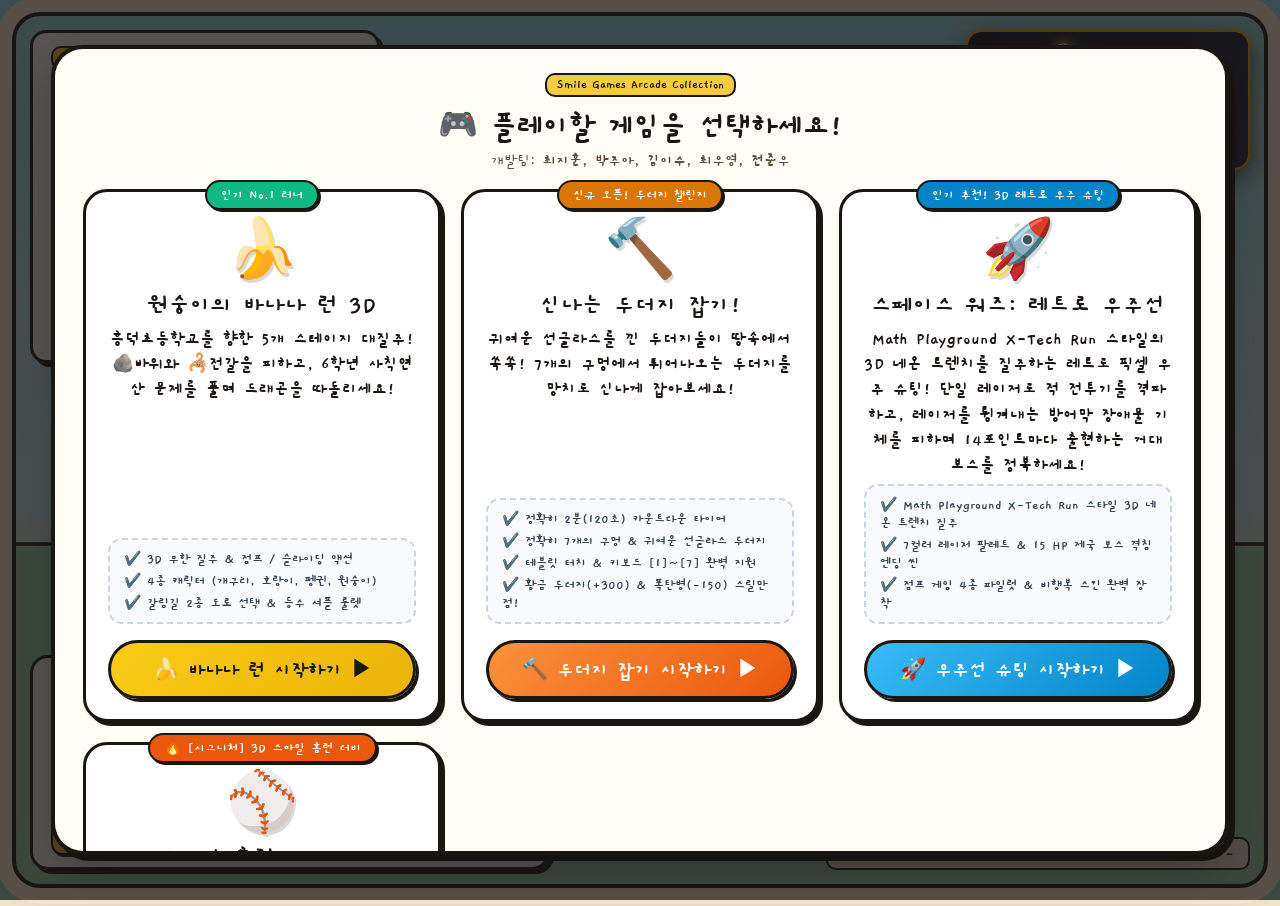
==== commit b46295ae: "feat: 정우영 캐스터 & 이순철 해설위원 5000+ 전문 야구 실황 중계 및 실제 음성 해설 시스템 구현" ====
--- a/index.html
+++ b/index.html
@@ -246,7 +246,7 @@
             </div>
         </div>
 
-        <!-- 🏏 [타자 전용 조작부] 하단 우측 풀스윙 & 번트 & 도루 컨트롤 콘솔 -->
+        <!-- 🏏 [타자 전용 조작부] 하단 우측 풀스윙 & 번트 & 도루 & 3대 작전(스퀴즈/히트앤런/런앤히트) 컨트롤 콘솔 -->
         <div class="mlb-batter-bar" id="mlb-batter-bar" style="display:none;">
             <button type="button" class="mlb-swing-action-btn" id="btn-baseball-swing">
                 <span class="swing-hero-icon">🏏</span>
@@ -263,11 +263,26 @@
                 <span class="swing-hero-title">STEAL</span>
                 <span class="swing-hero-key">[S 키 / 도루]</span>
             </button>
+            <button type="button" class="mlb-swing-action-btn mlb-squeeze-action-btn" id="btn-baseball-squeeze" title="스퀴즈 번트 (Q 키: 3루 주자 결사 홈 쇄도 100% 득점 & 타자 50% 세이프)">
+                <span class="swing-hero-icon">🎯</span>
+                <span class="swing-hero-title">SQUEEZE</span>
+                <span class="swing-hero-key">[Q 키 / 스퀴즈]</span>
+            </button>
+            <button type="button" class="mlb-swing-action-btn mlb-hitrun-action-btn" id="btn-baseball-hitrun" title="히트 앤드 런 (H 키: 주자 사전 스타트 + 강타 타격, 병살타 100% 방지)">
+                <span class="swing-hero-icon">⚡</span>
+                <span class="swing-hero-title">HIT & RUN</span>
+                <span class="swing-hero-key">[H 키 / 히트앤런]</span>
+            </button>
+            <button type="button" class="mlb-swing-action-btn mlb-runhit-action-btn" id="btn-baseball-runhit" title="런 앤드 히트 (R 키: 주자 스타트 + 스트라이크만 타격 / 볼이면 도루 세이프)">
+                <span class="swing-hero-icon">🌪️</span>
+                <span class="swing-hero-title">RUN & HIT</span>
+                <span class="swing-hero-key">[R 키 / 런앤히트]</span>
+            </button>
         </div>
 
         <!-- 🎯 하단 미니 조작 가이드 팁 -->
         <div class="mlb-mini-tip" id="mlb-mini-tip">
-            ⚾ <strong>조작 팁:</strong> 타자 [Enter 타격 / B 번트(60%) / S 도루(1루 50%, 2루 30%, 홈 5%)] | 투수 [터치·WASD 조준 + 1~5 구종 + Space 투구]
+            ⚾ <strong>조작 팁:</strong> 타자 [Enter 타격 | B 번트 | S 도루 | Q 스퀴즈 | H 히트앤런 | R 런앤히트] | 투수 [터치·WASD 조준 + 1~5 구종 + Space 투구]
         </div>
     </div>
 
@@ -901,6 +916,7 @@
     <script src="js/Dragon.js"></script>
     <script src="js/MoleGame.js"></script>
     <script src="js/SpaceGame.js"></script>
+    <script src="js/BaseballCommentary.js"></script>
     <script src="js/BaseballGame.js"></script>
     <script src="js/main.js"></script>
 </body>
--- a/style.css
+++ b/style.css
@@ -1532,7 +1532,7 @@
     transform: translateX(-50%) translateY(120%);
     width: 104px;
     height: 118px;
-    transition: transform 0.16s cubic-bezier(0.175, 0.885, 0.32, 1.275);
+    transition: transform 0.10s cubic-bezier(0.175, 0.885, 0.32, 1.275);
     pointer-events: none;
 }
 
@@ -1542,11 +1542,11 @@
 
 .mole-actor.mole-hiding {
     transform: translateX(-50%) translateY(120%);
-    transition: transform 0.22s ease-in;
+    transition: transform 0.13s ease-in;
 }
 
 .mole-actor.mole-bonked {
-    animation: moleBonkSquash 0.55s cubic-bezier(0.175, 0.885, 0.32, 1.275) forwards;
+    animation: moleBonkSquash 0.30s cubic-bezier(0.175, 0.885, 0.32, 1.275) forwards;
 }
 
 @keyframes moleBonkSquash {
@@ -3621,20 +3621,23 @@
 /* 6. 타자 전용 대형 배트 스윙 & 번트 버튼 (우측 하단) */
 .mlb-batter-bar {
     position: absolute;
-    bottom: 24px;
-    right: 28px;
+    bottom: 20px;
+    right: 20px;
     z-index: 50;
     display: flex;
     align-items: center;
-    gap: 12px;
+    gap: 8px;
+    flex-wrap: wrap;
+    max-width: 580px;
+    justify-content: flex-end;
 }
 .mlb-swing-action-btn {
-    width: 96px;
-    height: 96px;
+    width: 86px;
+    height: 86px;
     border-radius: 50%;
     background: radial-gradient(circle at 30% 30%, #ea580c 0%, #c2410c 70%, #7c2d12 100%);
-    border: 3.5px solid #fef08a;
-    box-shadow: 0 6px 24px rgba(234, 88, 12, 0.65), inset 0 2px 4px rgba(255, 255, 255, 0.4);
+    border: 3px solid #fef08a;
+    box-shadow: 0 5px 20px rgba(234, 88, 12, 0.65), inset 0 2px 4px rgba(255, 255, 255, 0.4);
     display: flex;
     flex-direction: column;
     align-items: center;
@@ -3645,11 +3648,11 @@
     -webkit-user-select: none;
 }
 .mlb-bunt-action-btn {
-    width: 82px;
-    height: 82px;
+    width: 76px;
+    height: 76px;
     background: radial-gradient(circle at 30% 30%, #f59e0b 0%, #d97706 70%, #78350f 100%);
     border: 3px solid #fef3c7;
-    box-shadow: 0 4px 18px rgba(245, 158, 11, 0.55), inset 0 2px 4px rgba(255, 255, 255, 0.4);
+    box-shadow: 0 4px 16px rgba(245, 158, 11, 0.55), inset 0 2px 4px rgba(255, 255, 255, 0.4);
 }
 .mlb-bunt-action-btn.active {
     background: radial-gradient(circle at 30% 30%, #22c55e 0%, #16a34a 70%, #14532d 100%);
@@ -3658,16 +3661,57 @@
     animation: buntPulse 0.9s infinite alternate;
 }
 .mlb-steal-action-btn {
-    width: 82px;
-    height: 82px;
+    width: 76px;
+    height: 76px;
     background: radial-gradient(circle at 30% 30%, #38bdf8 0%, #0284c7 70%, #0c4a6e 100%);
     border: 3px solid #e0f2fe;
-    box-shadow: 0 4px 18px rgba(2, 132, 199, 0.55), inset 0 2px 4px rgba(255, 255, 255, 0.4);
-}
-.mlb-steal-action-btn:hover {
+    box-shadow: 0 4px 16px rgba(2, 132, 199, 0.55), inset 0 2px 4px rgba(255, 255, 255, 0.4);
+}
+.mlb-squeeze-action-btn {
+    width: 76px;
+    height: 76px;
+    background: radial-gradient(circle at 30% 30%, #fb923c 0%, #ea580c 70%, #7c2d12 100%);
+    border: 3px solid #ffedd5;
+    box-shadow: 0 4px 16px rgba(234, 88, 12, 0.55), inset 0 2px 4px rgba(255, 255, 255, 0.4);
+}
+.mlb-squeeze-action-btn.active {
+    background: radial-gradient(circle at 30% 30%, #facc15 0%, #eab308 70%, #854d0e 100%);
+    border-color: #fef08a;
+    box-shadow: 0 0 24px rgba(250, 204, 21, 0.9);
+    animation: buntPulse 0.8s infinite alternate;
+}
+.mlb-hitrun-action-btn {
+    width: 76px;
+    height: 76px;
+    background: radial-gradient(circle at 30% 30%, #ef4444 0%, #dc2626 70%, #7f1d1d 100%);
+    border: 3px solid #fee2e2;
+    box-shadow: 0 4px 16px rgba(239, 68, 68, 0.55), inset 0 2px 4px rgba(255, 255, 255, 0.4);
+}
+.mlb-hitrun-action-btn.active {
+    background: radial-gradient(circle at 30% 30%, #f43f5e 0%, #e11d48 70%, #881337 100%);
+    border-color: #ffe4e6;
+    box-shadow: 0 0 24px rgba(244, 63, 94, 0.9);
+    animation: buntPulse 0.8s infinite alternate;
+}
+.mlb-runhit-action-btn {
+    width: 76px;
+    height: 76px;
+    background: radial-gradient(circle at 30% 30%, #10b981 0%, #059669 70%, #064e3b 100%);
+    border: 3px solid #d1fae5;
+    box-shadow: 0 4px 16px rgba(16, 185, 129, 0.55), inset 0 2px 4px rgba(255, 255, 255, 0.4);
+}
+.mlb-runhit-action-btn.active {
+    background: radial-gradient(circle at 30% 30%, #06b6d4 0%, #0891b2 70%, #164e63 100%);
+    border-color: #cffafe;
+    box-shadow: 0 0 24px rgba(6, 182, 212, 0.9);
+    animation: buntPulse 0.8s infinite alternate;
+}
+.mlb-steal-action-btn:hover,
+.mlb-squeeze-action-btn:hover,
+.mlb-hitrun-action-btn:hover,
+.mlb-runhit-action-btn:hover {
     transform: scale(1.05);
-    border-color: #38bdf8;
-    box-shadow: 0 0 20px rgba(56, 189, 248, 0.7);
+    filter: brightness(1.1);
 }
 @keyframes buntPulse {
     from { transform: scale(1.0); }
@@ -3839,5 +3883,255 @@
     .mlb-mini-tip { display: none; }
 }
 
-
-
+/* =========================================================
+   KBO TV 중계석 정우영 & 이순철 실황 해설 오버레이 UI
+   ========================================================= */
+.mlb-commentary-overlay {
+    position: absolute;
+    top: 70px;
+    left: 50%;
+    transform: translateX(-50%);
+    width: min(860px, 94vw);
+    background: linear-gradient(135deg, rgba(8, 18, 38, 0.94) 0%, rgba(13, 27, 62, 0.92) 100%);
+    border: 1.5px solid rgba(0, 229, 255, 0.45);
+    border-radius: 12px;
+    box-shadow: 0 10px 30px rgba(0, 0, 0, 0.65), 0 0 20px rgba(0, 229, 255, 0.25);
+    backdrop-filter: blur(10px);
+    -webkit-backdrop-filter: blur(10px);
+    z-index: 1200;
+    padding: 8px 14px 10px;
+    color: #ffffff;
+    font-family: -apple-system, BlinkMacSystemFont, "Segoe UI", Roboto, "Noto Sans KR", sans-serif;
+    pointer-events: auto;
+    transition: all 0.25s ease-out;
+}
+
+.mlb-commentary-overlay:hover {
+    border-color: rgba(0, 229, 255, 0.85);
+    box-shadow: 0 12px 35px rgba(0, 0, 0, 0.75), 0 0 25px rgba(0, 229, 255, 0.4);
+}
+
+.commentary-header {
+    display: flex;
+    justify-content: space-between;
+    align-items: center;
+    border-bottom: 1px solid rgba(255, 255, 255, 0.12);
+    padding-bottom: 5px;
+    margin-bottom: 6px;
+    gap: 8px;
+}
+
+.commentary-channel-tag {
+    display: flex;
+    align-items: center;
+    gap: 6px;
+    font-size: 12px;
+    font-weight: 800;
+    letter-spacing: 0.5px;
+    color: #00e5ff;
+    text-shadow: 0 0 6px rgba(0, 229, 255, 0.6);
+}
+
+.commentary-channel-tag .live-dot {
+    color: #ff1744;
+    font-size: 11px;
+    animation: commLivePulse 1.2s infinite ease-in-out;
+}
+
+@keyframes commLivePulse {
+    0%, 100% { opacity: 1; transform: scale(1); text-shadow: 0 0 8px #ff1744; }
+    50% { opacity: 0.35; transform: scale(0.85); text-shadow: none; }
+}
+
+.channel-text {
+    font-weight: 900;
+}
+
+.commentary-equalizer {
+    display: inline-flex;
+    align-items: flex-end;
+    gap: 2.5px;
+    height: 14px;
+    margin-left: auto;
+    margin-right: 10px;
+}
+
+.commentary-equalizer .eq-bar {
+    width: 3px;
+    height: 4px;
+    background: #00e5ff;
+    border-radius: 2px;
+    transition: height 0.1s ease;
+}
+
+.commentary-equalizer.active .eq-bar:nth-child(1) { animation: commEq 0.4s infinite alternate ease-in-out; }
+.commentary-equalizer.active .eq-bar:nth-child(2) { animation: commEq 0.35s infinite alternate ease-in-out 0.1s; }
+.commentary-equalizer.active .eq-bar:nth-child(3) { animation: commEq 0.45s infinite alternate ease-in-out 0.2s; }
+.commentary-equalizer.active .eq-bar:nth-child(4) { animation: commEq 0.3s infinite alternate ease-in-out 0.05s; }
+.commentary-equalizer.active .eq-bar:nth-child(5) { animation: commEq 0.42s infinite alternate ease-in-out 0.15s; }
+
+@keyframes commEq {
+    0% { height: 3px; background: #00bcd4; }
+    50% { height: 12px; background: #ffea00; }
+    100% { height: 15px; background: #00e5ff; }
+}
+
+.comm-voice-toggle-btn {
+    background: rgba(255, 255, 255, 0.08);
+    border: 1px solid rgba(255, 255, 255, 0.25);
+    color: #e0f2fe;
+    font-size: 11px;
+    font-weight: 700;
+    padding: 3px 10px;
+    border-radius: 14px;
+    cursor: pointer;
+    transition: all 0.2s;
+    user-select: none;
+}
+
+.comm-voice-toggle-btn:hover {
+    background: rgba(0, 229, 255, 0.2);
+    border-color: #00e5ff;
+    color: #ffffff;
+    transform: scale(1.04);
+}
+
+.commentary-dialogue-wrap {
+    display: flex;
+    flex-direction: column;
+    gap: 6px;
+}
+
+.comm-speaker-row {
+    display: flex;
+    align-items: flex-start;
+    gap: 8px;
+    opacity: 0.85;
+    transition: opacity 0.2s ease, transform 0.2s ease;
+}
+
+.comm-speaker-row.speaking {
+    opacity: 1;
+    transform: translateX(2px);
+}
+
+.comm-badge {
+    display: flex;
+    flex-direction: column;
+    align-items: center;
+    justify-content: center;
+    min-width: 62px;
+    padding: 3px 6px;
+    border-radius: 6px;
+    text-align: center;
+    flex-shrink: 0;
+    box-shadow: 0 2px 6px rgba(0, 0, 0, 0.4);
+}
+
+.speaker-role {
+    font-size: 9px;
+    font-weight: 700;
+    letter-spacing: -0.2px;
+    text-transform: uppercase;
+    opacity: 0.85;
+}
+
+.speaker-name {
+    font-size: 13px;
+    font-weight: 900;
+    line-height: 1.15;
+}
+
+/* 정우영 캐스터 전용 테마 (생동감 넘치는 핫 오렌지/레드) */
+.caster-badge {
+    background: linear-gradient(135deg, #ff3d00 0%, #dd2c00 100%);
+    color: #ffffff;
+    border: 1px solid #ff9e80;
+}
+
+.caster-bubble {
+    background: rgba(255, 61, 0, 0.12);
+    border: 1px solid rgba(255, 87, 34, 0.4);
+}
+
+.speaking .caster-bubble {
+    background: rgba(255, 61, 0, 0.22);
+    border-color: #ff3d00;
+    box-shadow: 0 0 12px rgba(255, 61, 0, 0.35);
+}
+
+/* 이순철 해설위원 전용 테마 (냉철하고 묵직한 네이비/골드) */
+.analyst-badge {
+    background: linear-gradient(135deg, #ffb300 0%, #f57f17 100%);
+    color: #1a1a1a;
+    border: 1px solid #ffe082;
+}
+
+.analyst-bubble {
+    background: rgba(255, 179, 0, 0.1);
+    border: 1px solid rgba(255, 179, 0, 0.35);
+}
+
+.speaking .analyst-bubble {
+    background: rgba(255, 179, 0, 0.2);
+    border-color: #ffb300;
+    box-shadow: 0 0 12px rgba(255, 179, 0, 0.35);
+}
+
+.comm-bubble {
+    position: relative;
+    flex: 1;
+    border-radius: 8px;
+    padding: 6px 12px;
+    min-height: 30px;
+    display: flex;
+    align-items: center;
+    transition: all 0.2s ease;
+}
+
+.comm-text {
+    margin: 0;
+    font-size: 13px;
+    line-height: 1.4;
+    letter-spacing: -0.2px;
+    color: #f1f5f9;
+    word-break: keep-all;
+    font-weight: 500;
+}
+
+.speaking .comm-text {
+    font-weight: 700;
+    color: #ffffff;
+}
+
+@media (max-width: 768px) {
+    .mlb-commentary-overlay {
+        top: 60px;
+        padding: 6px 10px;
+    }
+    .comm-badge {
+        min-width: 52px;
+        padding: 2px 4px;
+    }
+    .speaker-name {
+        font-size: 11px;
+    }
+    .speaker-role {
+        font-size: 8px;
+    }
+    .comm-text {
+        font-size: 11.5px;
+        line-height: 1.35;
+    }
+    .commentary-channel-tag {
+        font-size: 10.5px;
+    }
+    .comm-voice-toggle-btn {
+        font-size: 10px;
+        padding: 2px 7px;
+    }
+}
+
+
+
+
